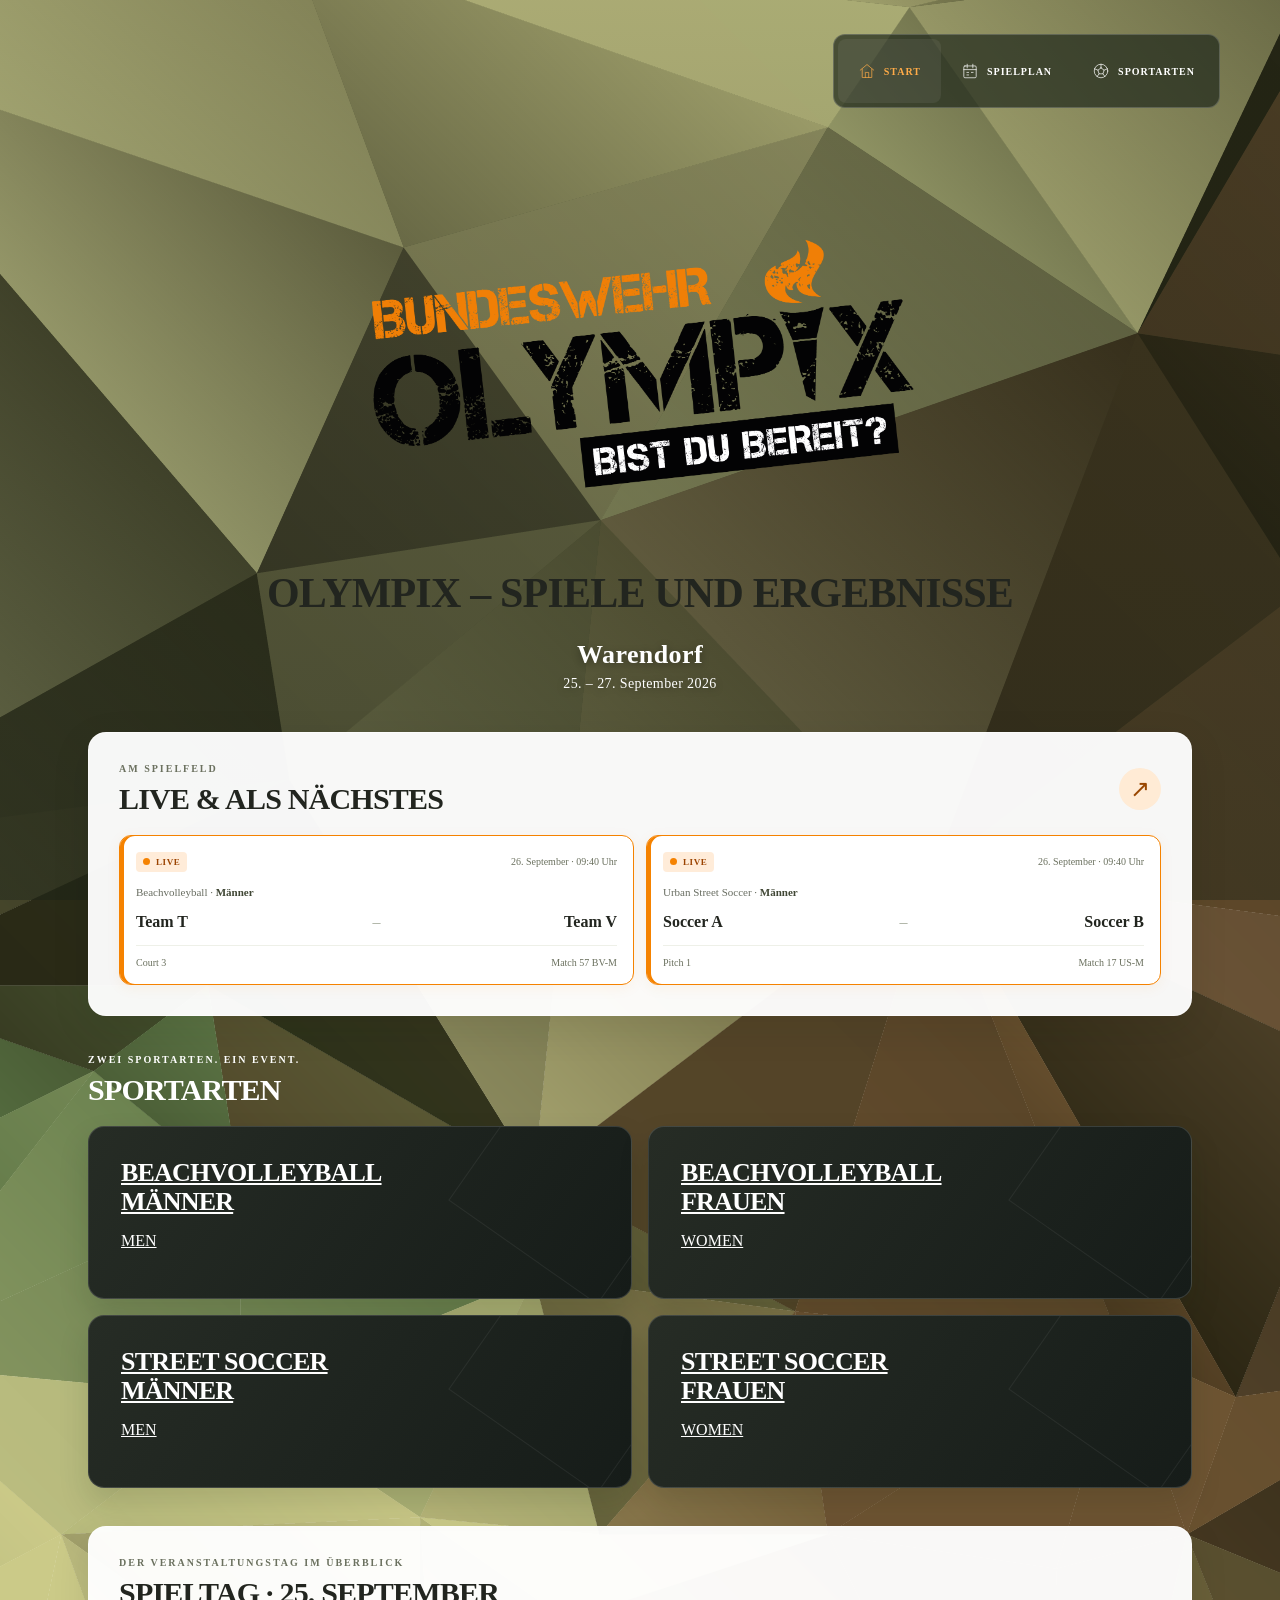
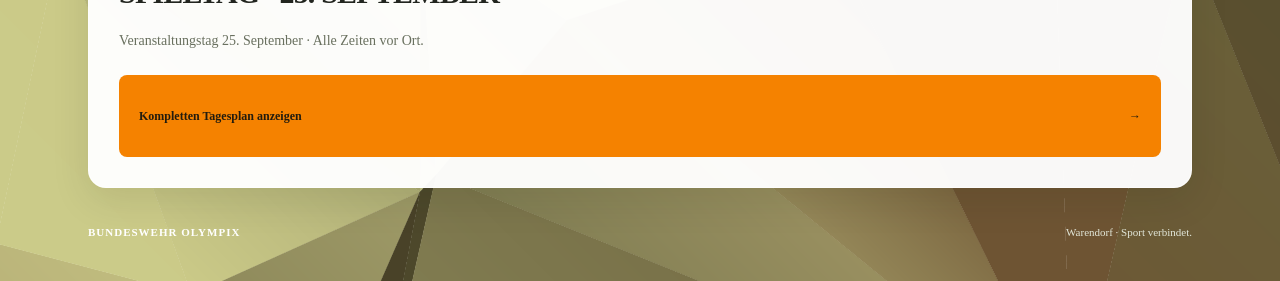
==== index.html @ 8dd614cc "Restore Olympix design on public home page" ====
<!doctype html>
<html lang="de"><head><meta charset="utf-8"><meta name="viewport" content="width=device-width,initial-scale=1"><title>Spiele & Ergebnisse · Olympix</title><link rel="stylesheet" href="public.css"></head>
<body><div class="public-site"><div class="public-backdrop"><img src="branding/polygon.png" alt=""></div><a class="skip-link" href="#public-main">Zum Inhalt</a>
<header class="public-header"><nav class="public-nav" aria-label="Hauptnavigation">
<a href="./index.html" aria-current="page"><svg viewBox="0 0 64 64" fill="none" stroke="currentColor" stroke-width="2.5" stroke-linecap="round" stroke-linejoin="round"><path d="M8 29 32 9l24 20M15 25v30h34V25M26 55V37h12v18"/></svg><span>Start</span></a>
<a href="./spielplan.html"><svg viewBox="0 0 64 64" fill="none" stroke="currentColor" stroke-width="2.5" stroke-linecap="round" stroke-linejoin="round"><rect x="10" y="14" width="44" height="42" rx="4"/><path d="M10 27h44M22 8v13M42 8v13M21 37h6m10 0h6M21 46h6"/></svg><span>Spielplan</span></a>
<a href="./sportarten.html"><svg viewBox="0 0 64 64" fill="none" stroke="currentColor" stroke-width="2.5" stroke-linecap="round" stroke-linejoin="round"><circle cx="32" cy="32" r="24"/><path d="m32 21 11 8-4 13H25l-4-13 11-8ZM32 21V8M43 29l12-5M39 42l7 10M25 42l-7 10M21 29 9 24"/></svg><span>Sportarten</span></a></nav></header>
<main id="public-main" class="public-main">
<section class="public-hero" aria-label="Olympix"><div class="hero-logo"><img src="branding/olympix-transparent.png" alt="Bundeswehr OLYMPIX – Bist du bereit?"></div><h1 class="sr-only">Olympix – Spiele und Ergebnisse</h1><p class="hero-location">Warendorf<span>25. – 27. September 2026</span></p></section>
<section class="public-panel"><div class="section-heading"><div><p class="eyebrow">Am Spielfeld</p><h2>Live & als Nächstes</h2></div><span class="section-mark" aria-hidden="true">↗</span></div><div class="match-grid"><article class="match-card is-live"><div class="match-top"><span class="status status-LIVE"><span class="live-dot"></span> LIVE</span><span>26. September · 09:40 Uhr</span></div><div class="match-meta"><span>Beachvolleyball · <strong>Männer</strong></span></div><div class="match-teams"><strong>Team T</strong><span class="versus">–</span><strong>Team V</strong></div><div class="match-bottom"><span>Court 3</span><span>Match 57 BV-M</span></div></article><article class="match-card is-live"><div class="match-top"><span class="status status-LIVE"><span class="live-dot"></span> LIVE</span><span>26. September · 09:40 Uhr</span></div><div class="match-meta"><span>Urban Street Soccer · <strong>Männer</strong></span></div><div class="match-teams"><strong>Soccer A</strong><span class="versus">–</span><strong>Soccer B</strong></div><div class="match-bottom"><span>Pitch 1</span><span>Match 17 US-M</span></div></article></div></section>
<section class="public-section" id="sportarten"><div class="section-heading light"><div><p class="eyebrow">Zwei Sportarten. Ein Event.</p><h2>Sportarten</h2></div></div><div class="sport-grid"><a class="sport-card" href="competitions/beachvolleyball-maenner.html"><h3>Beachvolleyball Männer</h3><p>MEN</p></a><a class="sport-card" href="competitions/beachvolleyball-frauen.html"><h3>Beachvolleyball Frauen</h3><p>WOMEN</p></a><a class="sport-card" href="competitions/street-soccer-maenner.html"><h3>Street Soccer Männer</h3><p>MEN</p></a><a class="sport-card" href="competitions/street-soccer-frauen.html"><h3>Street Soccer Frauen</h3><p>WOMEN</p></a></div></section>
<section class="public-panel"><div class="section-heading"><div><p class="eyebrow">Der Veranstaltungstag im Überblick</p><h2>Spieltag · 25. September</h2></div></div><p class="day-note">Veranstaltungstag 25. September · Alle Zeiten vor Ort.</p><a class="public-button" href="spielplan.html">Kompletten Tagesplan anzeigen <span aria-hidden="true">→</span></a></section>
</main><footer class="public-footer">BUNDESWEHR OLYMPIX <span>Warendorf · Sport verbindet.</span></footer></div></body></html>
---- public.css ----
.public-site{--orange:#f58200;position:relative;isolation:isolate;min-height:100vh;color:#22251f;padding-bottom:100px}.public-site .public-backdrop{position:fixed;inset:0;z-index:-2;background:#41482e}.public-site .public-backdrop img{object-fit:cover}.public-site .public-backdrop:after{content:"";position:absolute;inset:0;background:linear-gradient(180deg,#18211730,#18211765)}.public-site .public-header{max-width:1160px;margin:auto;padding:26px 28px;display:flex;align-items:center;justify-content:flex-end;gap:20px}.public-site .public-wordmark{margin-right:auto;font-size:10px;letter-spacing:2px;color:white;text-decoration:none;line-height:1.6}.public-site .public-wordmark strong{font-size:19px;letter-spacing:1px;margin-left:8px}.public-site .public-wordmark>span{display:block;font-size:10px;letter-spacing:1px;opacity:.75}.public-site .public-nav{position:fixed;bottom:0;left:0;right:0;z-index:20;display:flex;justify-content:center;background:#fafbf7f5;backdrop-filter:blur(16px);border-top:1px solid #d8dccf;padding:8px 10px calc(8px + env(safe-area-inset-bottom))}.public-site .public-nav a{display:flex;flex:1;max-width:180px;align-items:center;justify-content:center;flex-direction:column;gap:4px;min-height:52px;color:#454b3c;text-decoration:none;font-size:10px;font-weight:800;letter-spacing:1px;text-transform:uppercase;border-radius:8px}.public-site .public-nav svg{width:23px;height:23px}.public-site .public-nav a[aria-current]{color:#a74800;background:#ffedda}.public-site .public-main{max-width:1104px;padding:0 16px;margin:auto}.public-site .public-hero{text-align:center;padding:4px 0 28px}.public-site .hero-logo{width:min(600px,90vw);margin:auto}.public-site .hero-logo img{width:100%;height:auto;display:block}.public-site .hero-logo{background:none}.public-site .hero-location{color:white;font-weight:800;font-size:22px;margin:22px 0 0;letter-spacing:.4px;text-shadow:0 2px 8px #0005}.public-site .hero-location span{display:block;font-weight:400;font-size:14px;margin-top:6px;letter-spacing:.4px}.public-site .public-panel{background:#fffffff5;border:1px solid #fff9;border-radius:18px;padding:22px;margin-bottom:30px;box-shadow:0 12px 38px #17210e1a}.public-site .section-heading{display:flex;justify-content:space-between;align-items:center;margin-bottom:20px;gap:14px}.public-site .eyebrow{text-transform:uppercase;letter-spacing:2px;font-size:10px;font-weight:700;margin:0 0 8px;color:#6b715f}
.public-site h1,.public-site h2,.public-site h3{font-weight:900;line-height:1.1;letter-spacing:-.8px;text-transform:uppercase;margin:0;overflow-wrap:anywhere}
.public-site h1{font-size:clamp(26px,4vw,42px);margin-bottom:24px}
.public-site h2{font-size:clamp(22px,3vw,30px)}
.public-site h3{font-size:26px}.public-site .section-mark{color:#9a4700;background:#ffebd5;border-radius:50%;width:42px;height:42px;display:grid;place-items:center;font-size:24px;flex-shrink:0}.public-site .match-grid{display:grid;gap:12px;grid-template-columns:minmax(0,1fr)}.public-site .match-card{background:white;border:1px solid #e1e4dc;border-radius:12px;padding:16px;min-width:0}.public-site .match-card.is-live{border-color:var(--orange);box-shadow:inset 4px 0 var(--orange),0 3px 14px #f5820012}.public-site .match-top{display:flex;justify-content:space-between;gap:8px;flex-wrap:wrap;align-items:center;font-size:10px;color:#6b715f}.public-site .status{font-size:9px;letter-spacing:.6px;font-weight:800;background:#eef0e9;padding:5px 7px;border-radius:4px}.public-site .status-LIVE{background:#ffecd9;color:#9b4300;display:flex;align-items:center;gap:6px}.public-site .live-dot{width:7px;height:7px;border-radius:50%;background:var(--orange)}.public-site .match-meta{font-size:11px;color:#686d61;margin-top:12px}.public-site .match-teams{display:grid;grid-template-columns:minmax(0,1fr) 18px minmax(0,1fr);gap:8px;align-items:center;font-size:16px;line-height:1.3;margin:12px 0}.public-site .match-teams strong{overflow-wrap:anywhere}.public-site .match-teams strong:last-child{text-align:right}.public-site .versus{color:#a6ac9c;text-align:center}.public-site .score-line{display:flex;flex-wrap:wrap;gap:9px;font-size:12px;align-items:center;margin:10px 0}.public-site .score-line>span{color:#767d6c;font-size:10px}.public-site .score-line strong{background:#f1f3eb;border-radius:4px;padding:4px 6px;font-variant-numeric:tabular-nums}.public-site .match-bottom{display:flex;justify-content:space-between;gap:8px;flex-wrap:wrap;border-top:1px solid #eef0e8;padding-top:11px;font-size:10px;color:#6b715f}.public-site .public-section{margin:38px 0}.public-site .light,.public-site .light .eyebrow{color:white}.public-site .sport-grid{display:grid;grid-template-columns:minmax(0,1fr);gap:16px}.public-site .sport-card{background:linear-gradient(125deg,#262c25,#161c19);border:1px solid #ffffff25;border-radius:16px;padding:26px;color:white;box-shadow:0 15px 30px #18200d25;position:relative;overflow:hidden}.public-site .sport-card:after{content:"";position:absolute;right:-35px;top:-40px;width:180px;height:180px;border:1px solid #ffffff10;transform:rotate(35deg);pointer-events:none}.public-site .sport-art{display:flex;align-items:center;justify-content:space-between;margin-bottom:28px}.public-site .sport-art svg{width:76px;height:76px;color:var(--orange)}.public-site .sport-art span{font-size:9px;letter-spacing:2px;color:#a3ab9b}.public-site .sport-card h3{max-width:300px;min-height:57px}.public-site .sport-buttons{display:grid;grid-template-columns:1fr 1fr;gap:10px;margin-top:22px}.public-site .sport-buttons a,.public-site .unavailable{display:flex;justify-content:space-between;align-items:center;border:1px solid #ffffff45;min-height:50px;padding:12px 16px;border-radius:7px;text-transform:uppercase;font-size:11px;font-weight:800;letter-spacing:1px;text-decoration:none}.public-site .sport-buttons a:hover{background:var(--orange);color:#151911;border-color:var(--orange)}.public-site .sport-buttons a span{color:var(--orange);font-size:19px}.public-site .sport-buttons a:hover span{color:inherit}.public-site .unavailable{opacity:.5}.public-site .public-button{display:flex;justify-content:space-between;align-items:center;gap:15px;min-height:52px;margin-top:22px;background:#f58200;color:#221c0e;font-size:12px;font-weight:800;padding:15px 20px;border-radius:8px;text-decoration:none}.public-site .day-note,.public-site .empty-state{font-size:14px;line-height:1.7;color:#69705f;margin:12px 0 22px}.public-site .public-footer{max-width:1104px;margin:38px auto 0;padding:0 22px;color:#fff;font-size:11px;letter-spacing:1px;font-weight:700;display:flex;justify-content:space-between;gap:16px;flex-wrap:wrap}.public-site .public-footer span{font-weight:400;color:#e2e7d9;letter-spacing:0}.public-site .route-heading{margin-top:35px}.public-site .day-tabs{display:flex;gap:8px;flex-wrap:wrap;margin:20px 0}.public-site .day-tabs a{padding:14px;border:1px solid #d7ddce;border-radius:8px;font-size:13px;text-decoration:none}.public-site .day-tabs a[aria-current]{background:#262c25;color:white}.public-site .schedule-date{margin:24px 0!important}.public-site .skip-link{position:fixed;top:0;left:20px;transform:translateY(-150%);z-index:100;background:white;padding:15px}.public-site .skip-link:focus{transform:translateY(0)}
.public-site a:focus-visible{outline:3px solid #f58200;outline-offset:4px}
@media(min-width:700px){.public-site .public-main{padding:0 28px}.public-site .public-panel{padding:30px}.public-site .match-grid,.public-site .sport-grid{grid-template-columns:repeat(2,minmax(0,1fr))}.public-site .public-hero{padding:12px 0 40px}.public-site .hero-location{font-size:26px}.public-site .sport-card{padding:32px}.public-site .public-nav{position:static;background:#1d261bb0;border:1px solid #ffffff30;border-radius:12px;padding:4px;backdrop-filter:none}.public-site .public-nav a{padding:10px 20px;flex-direction:row;min-height:44px;color:white;gap:8px}.public-site .public-nav a[aria-current]{color:#ffab48;background:#ffffff10}.public-site .public-nav svg{width:18px;height:18px}.public-site{padding-bottom:35px}}

.public-site .match-meta{display:flex;align-items:center;gap:7px;line-height:1.5}
.public-site .match-meta svg{width:22px;height:22px;flex-shrink:0;color:#656e58}
.public-site .match-meta strong{color:#404735}
.public-site .schedule-panel{background:#ffffffe8;backdrop-filter:blur(8px)}
.public-site .schedule-filters{display:grid;gap:18px;margin:24px 0;padding:20px 0;border-top:1px solid #d7ddce;border-bottom:1px solid #d7ddce}
.public-site .filter-label{font-size:10px;letter-spacing:1.5px;text-transform:uppercase;font-weight:800;margin:0 0 8px;color:#58614e}
.public-site .filter-pills{display:flex;gap:7px;flex-wrap:wrap}
.public-site .filter-pills a{display:flex;align-items:center;justify-content:center;min-height:44px;padding:10px 13px;border:1px solid #cbd2c2;border-radius:24px;font-size:12px;font-weight:700;text-decoration:none;background:#fff9}
.public-site .filter-pills a[aria-current]{background:#263021;color:#fff;border-color:#263021}
.public-site .filter-pills a:hover{border-color:#ad5800}
.public-site .schedule-heading{display:flex;align-items:baseline;justify-content:space-between;gap:12px;flex-wrap:wrap;margin:24px 0 18px}
.public-site .schedule-heading>span{font-size:12px;color:#58614e}
.public-site .sport-buttons a:active,.public-site .public-button:active{transform:translateY(1px)}
@media(max-width:699px){.public-site .public-header{padding-top:18px;padding-bottom:10px;min-height:30px}.public-site .hero-location{margin-top:4px}.public-site{padding-bottom:calc(110px + env(safe-area-inset-bottom))}}

.public-site .competition-area{min-width:0}
.public-site .competition-back{display:inline-flex;align-items:center;min-height:44px;color:white;font-size:13px;margin:10px 0;text-decoration:none}
.public-site .competition-header{display:flex;align-items:center;gap:20px;background:#20271fed;color:white;border-radius:16px;padding:26px}
.public-site .competition-header>svg{width:64px;height:64px;flex-shrink:0;color:var(--orange)}
.public-site .competition-header h1{font-size:clamp(24px,4vw,38px);margin:0}
.public-site .competition-header .eyebrow{color:#c6cebd}
.public-site .competition-category{color:#ffac4d;font-weight:800;font-size:17px;margin:10px 0 0}
.public-site .competition-tabs{display:flex;max-width:100%;overflow-x:auto;gap:6px;margin:14px 0 24px;padding:4px 2px 8px}
.public-site .competition-tabs a{flex-shrink:0;min-height:46px;display:flex;align-items:center;padding:12px 17px;background:#f9fbf3ed;color:#293024;border-radius:8px;font-size:12px;font-weight:800;text-decoration:none;text-transform:uppercase}
.public-site .competition-tabs a[aria-current]{background:var(--orange);color:#1c210f}
.public-site .competition-stats{display:grid;grid-template-columns:repeat(3,minmax(0,1fr));gap:12px;margin:24px 0}
.public-site .competition-stats dt{font-size:11px;color:#606b54}
.public-site .competition-stats dd{font-weight:800;font-size:clamp(21px,4vw,30px);margin:8px 0}
.public-site .competition-shortcuts{display:flex;flex-wrap:wrap;gap:10px;margin:20px 0 32px}
.public-site .competition-shortcuts a{padding:13px 15px;border:1px solid #d4dacb;border-radius:8px;font-size:13px;min-height:44px}
.public-site .standings-intro p{font-size:13px;color:#5e6655;line-height:1.6;margin:14px 0 0}
.public-site .group-tables{display:grid;grid-template-columns:minmax(0,1fr);gap:20px}
.public-site .group-card{min-width:0;margin:0;padding:20px}
.public-site .group-heading{display:flex;align-items:center;justify-content:space-between;gap:10px;flex-wrap:wrap}
.public-site .group-heading h3{font-size:22px}
.public-site .group-heading>span{font-size:11px;background:#edf0e6;border-radius:5px;padding:6px 8px}
.public-site .group-progress{font-size:12px;color:#69745d;margin:10px 0 18px}
.public-site .public-standings{width:100%;border-collapse:collapse;font-size:13px;text-align:left}
.public-site .public-standings thead{font-size:10px;text-transform:uppercase;color:#637058}
.public-site .public-standings th,.public-site .public-standings td{padding:12px 6px;border-bottom:1px solid #e1e6da}
.public-site .public-standings td{white-space:nowrap;font-variant-numeric:tabular-nums}
.public-site .standing-team{overflow-wrap:anywhere;min-width:0}
.public-site .standing-team small{display:block;font-size:10px;color:#75623a;font-weight:400;margin-top:5px}
.public-site .standing-rank{font-weight:800;color:#56624a}
.public-site .group-leader{background:#f2f5eb}
@media(min-width:1000px){.public-site .group-tables{grid-template-columns:repeat(2,minmax(0,1fr))}}
@media(max-width:699px){
 .public-site .hero-logo{width:min(480px,74vw)}
 .public-site .public-hero{padding:0 0 18px}
 .public-site .hero-location{margin-top:0;font-size:21px}
 .public-site .hero-location span{margin-top:3px}
 .public-site .section-heading h2{font-size:21px;line-height:1.15;text-wrap:balance}
 .public-site .section-heading{gap:12px}
 .public-site .section-mark{width:34px;height:34px;font-size:22px}
 .public-site .competition-header{padding:20px;gap:14px}
 .public-site .competition-header>svg{width:42px;height:42px}
 .public-site .competition-header h1{font-size:23px}
 .public-site .public-standings,.public-site .public-standings tbody{display:block}
 .public-site .public-standings thead{position:absolute;width:1px;height:1px;padding:0;overflow:hidden;clip-path:inset(50%);white-space:nowrap}
 .public-site .public-standings tr{display:grid;grid-template-columns:repeat(4,minmax(0,1fr));gap:0 6px;padding:12px 8px;border-bottom:1px solid #dce2d3}
 .public-site .public-standings td,.public-site .public-standings th{padding:5px 0;border:0;font-size:14px}
 .public-site .public-standings .standing-rank{grid-column:1;font-size:17px}
 .public-site .public-standings .standing-team{grid-column:2/-1;font-size:15px}
 .public-site .public-standings td[data-label]:before{content:attr(data-label);display:block;font-size:10px;color:#68735c;margin:6px 0 4px}
}
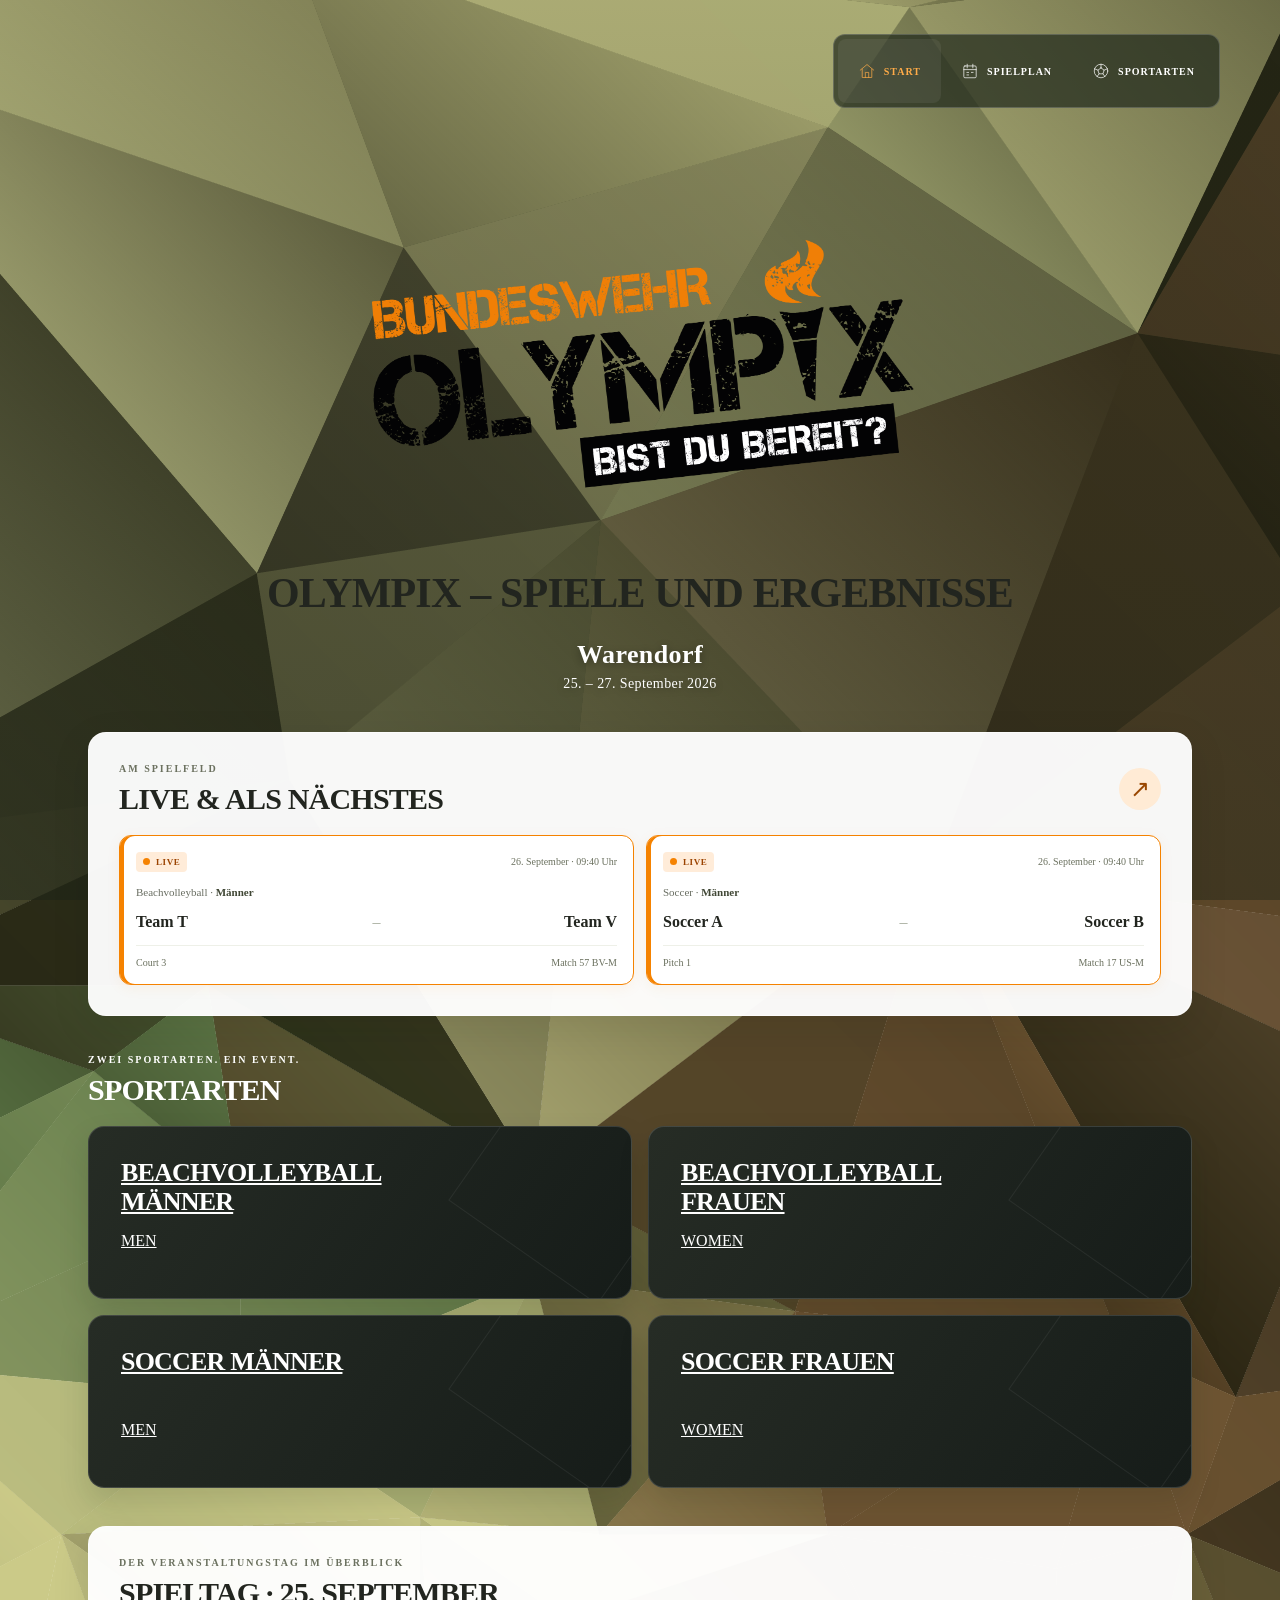
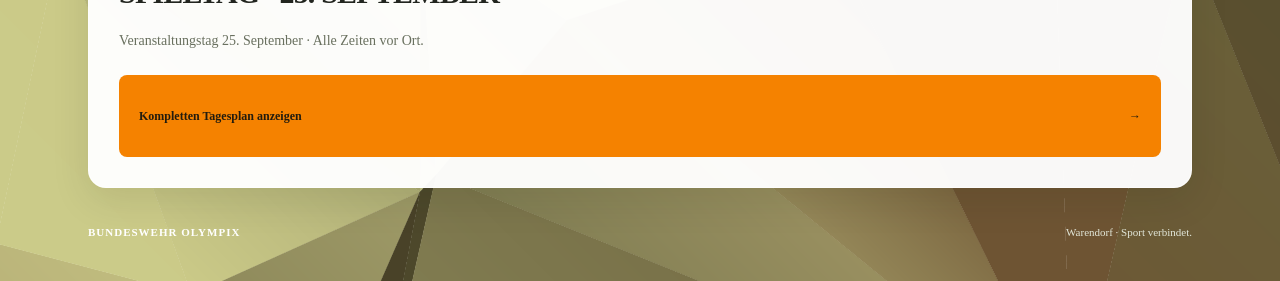
==== commit 28ad7d8f: "Rename Street Soccer wording to Soccer on home page" ====
--- a/index.html
+++ b/index.html
@@ -7,7 +7,7 @@
 <a href="./sportarten.html"><svg viewBox="0 0 64 64" fill="none" stroke="currentColor" stroke-width="2.5" stroke-linecap="round" stroke-linejoin="round"><circle cx="32" cy="32" r="24"/><path d="m32 21 11 8-4 13H25l-4-13 11-8ZM32 21V8M43 29l12-5M39 42l7 10M25 42l-7 10M21 29 9 24"/></svg><span>Sportarten</span></a></nav></header>
 <main id="public-main" class="public-main">
 <section class="public-hero" aria-label="Olympix"><div class="hero-logo"><img src="branding/olympix-transparent.png" alt="Bundeswehr OLYMPIX – Bist du bereit?"></div><h1 class="sr-only">Olympix – Spiele und Ergebnisse</h1><p class="hero-location">Warendorf<span>25. – 27. September 2026</span></p></section>
-<section class="public-panel"><div class="section-heading"><div><p class="eyebrow">Am Spielfeld</p><h2>Live & als Nächstes</h2></div><span class="section-mark" aria-hidden="true">↗</span></div><div class="match-grid"><article class="match-card is-live"><div class="match-top"><span class="status status-LIVE"><span class="live-dot"></span> LIVE</span><span>26. September · 09:40 Uhr</span></div><div class="match-meta"><span>Beachvolleyball · <strong>Männer</strong></span></div><div class="match-teams"><strong>Team T</strong><span class="versus">–</span><strong>Team V</strong></div><div class="match-bottom"><span>Court 3</span><span>Match 57 BV-M</span></div></article><article class="match-card is-live"><div class="match-top"><span class="status status-LIVE"><span class="live-dot"></span> LIVE</span><span>26. September · 09:40 Uhr</span></div><div class="match-meta"><span>Urban Street Soccer · <strong>Männer</strong></span></div><div class="match-teams"><strong>Soccer A</strong><span class="versus">–</span><strong>Soccer B</strong></div><div class="match-bottom"><span>Pitch 1</span><span>Match 17 US-M</span></div></article></div></section>
-<section class="public-section" id="sportarten"><div class="section-heading light"><div><p class="eyebrow">Zwei Sportarten. Ein Event.</p><h2>Sportarten</h2></div></div><div class="sport-grid"><a class="sport-card" href="competitions/beachvolleyball-maenner.html"><h3>Beachvolleyball Männer</h3><p>MEN</p></a><a class="sport-card" href="competitions/beachvolleyball-frauen.html"><h3>Beachvolleyball Frauen</h3><p>WOMEN</p></a><a class="sport-card" href="competitions/street-soccer-maenner.html"><h3>Street Soccer Männer</h3><p>MEN</p></a><a class="sport-card" href="competitions/street-soccer-frauen.html"><h3>Street Soccer Frauen</h3><p>WOMEN</p></a></div></section>
+<section class="public-panel"><div class="section-heading"><div><p class="eyebrow">Am Spielfeld</p><h2>Live & als Nächstes</h2></div><span class="section-mark" aria-hidden="true">↗</span></div><div class="match-grid"><article class="match-card is-live"><div class="match-top"><span class="status status-LIVE"><span class="live-dot"></span> LIVE</span><span>26. September · 09:40 Uhr</span></div><div class="match-meta"><span>Beachvolleyball · <strong>Männer</strong></span></div><div class="match-teams"><strong>Team T</strong><span class="versus">–</span><strong>Team V</strong></div><div class="match-bottom"><span>Court 3</span><span>Match 57 BV-M</span></div></article><article class="match-card is-live"><div class="match-top"><span class="status status-LIVE"><span class="live-dot"></span> LIVE</span><span>26. September · 09:40 Uhr</span></div><div class="match-meta"><span>Soccer · <strong>Männer</strong></span></div><div class="match-teams"><strong>Soccer A</strong><span class="versus">–</span><strong>Soccer B</strong></div><div class="match-bottom"><span>Pitch 1</span><span>Match 17 US-M</span></div></article></div></section>
+<section class="public-section" id="sportarten"><div class="section-heading light"><div><p class="eyebrow">Zwei Sportarten. Ein Event.</p><h2>Sportarten</h2></div></div><div class="sport-grid"><a class="sport-card" href="competitions/beachvolleyball-maenner.html"><h3>Beachvolleyball Männer</h3><p>MEN</p></a><a class="sport-card" href="competitions/beachvolleyball-frauen.html"><h3>Beachvolleyball Frauen</h3><p>WOMEN</p></a><a class="sport-card" href="competitions/street-soccer-maenner.html"><h3>Soccer Männer</h3><p>MEN</p></a><a class="sport-card" href="competitions/street-soccer-frauen.html"><h3>Soccer Frauen</h3><p>WOMEN</p></a></div></section>
 <section class="public-panel"><div class="section-heading"><div><p class="eyebrow">Der Veranstaltungstag im Überblick</p><h2>Spieltag · 25. September</h2></div></div><p class="day-note">Veranstaltungstag 25. September · Alle Zeiten vor Ort.</p><a class="public-button" href="spielplan.html">Kompletten Tagesplan anzeigen <span aria-hidden="true">→</span></a></section>
 </main><footer class="public-footer">BUNDESWEHR OLYMPIX <span>Warendorf · Sport verbindet.</span></footer></div></body></html>
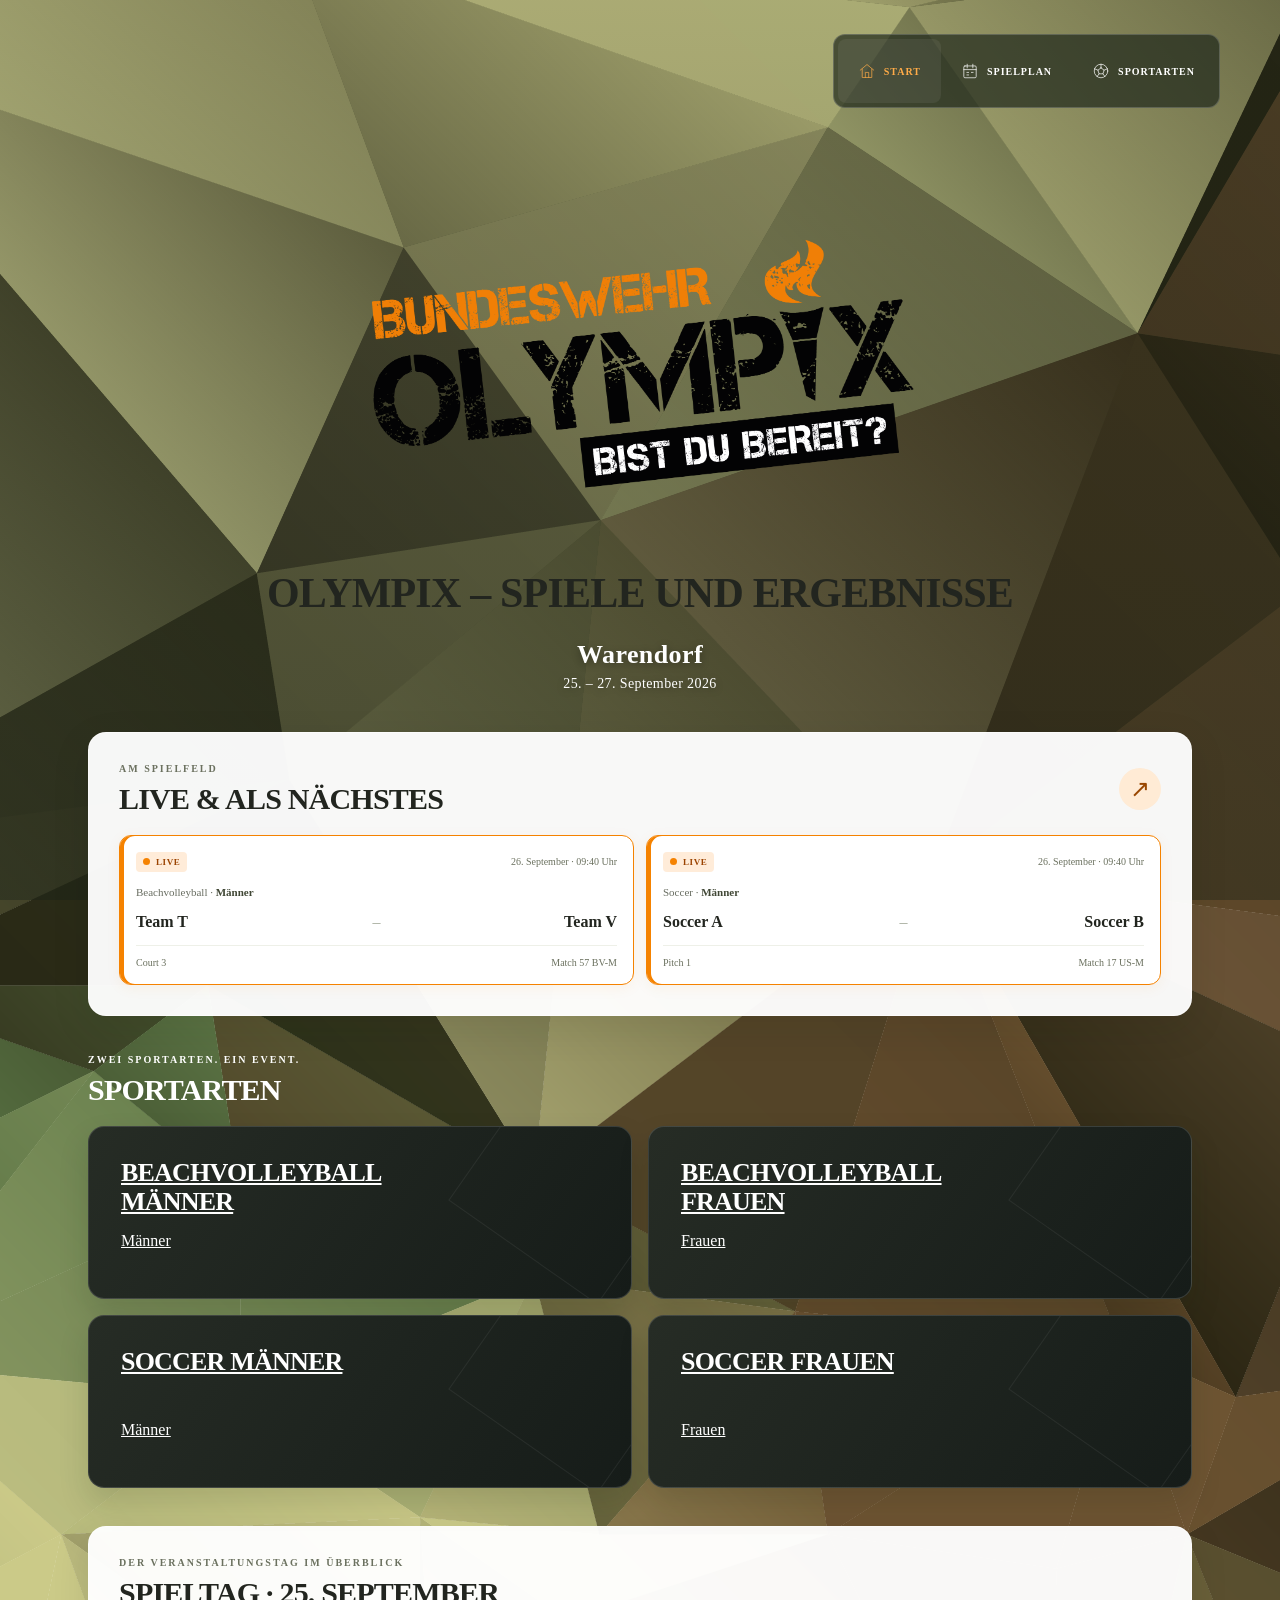
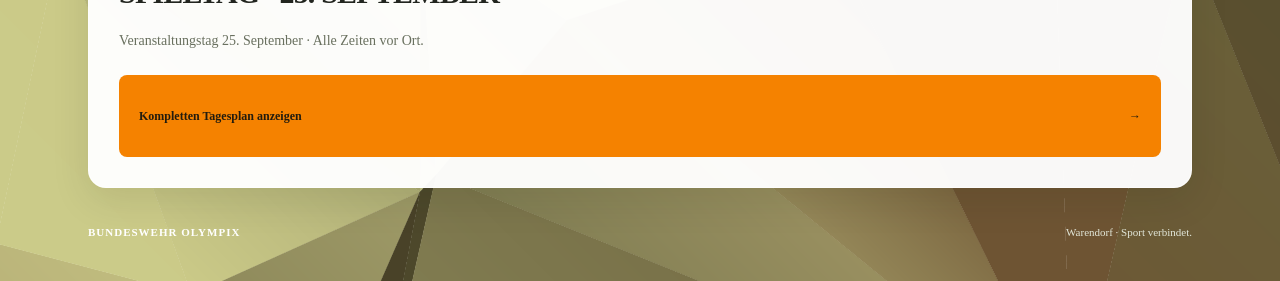
==== commit 63322819: "Translate public competition categories to German" ====
--- a/index.html
+++ b/index.html
@@ -8,6 +8,6 @@
 <main id="public-main" class="public-main">
 <section class="public-hero" aria-label="Olympix"><div class="hero-logo"><img src="branding/olympix-transparent.png" alt="Bundeswehr OLYMPIX – Bist du bereit?"></div><h1 class="sr-only">Olympix – Spiele und Ergebnisse</h1><p class="hero-location">Warendorf<span>25. – 27. September 2026</span></p></section>
 <section class="public-panel"><div class="section-heading"><div><p class="eyebrow">Am Spielfeld</p><h2>Live & als Nächstes</h2></div><span class="section-mark" aria-hidden="true">↗</span></div><div class="match-grid"><article class="match-card is-live"><div class="match-top"><span class="status status-LIVE"><span class="live-dot"></span> LIVE</span><span>26. September · 09:40 Uhr</span></div><div class="match-meta"><span>Beachvolleyball · <strong>Männer</strong></span></div><div class="match-teams"><strong>Team T</strong><span class="versus">–</span><strong>Team V</strong></div><div class="match-bottom"><span>Court 3</span><span>Match 57 BV-M</span></div></article><article class="match-card is-live"><div class="match-top"><span class="status status-LIVE"><span class="live-dot"></span> LIVE</span><span>26. September · 09:40 Uhr</span></div><div class="match-meta"><span>Soccer · <strong>Männer</strong></span></div><div class="match-teams"><strong>Soccer A</strong><span class="versus">–</span><strong>Soccer B</strong></div><div class="match-bottom"><span>Pitch 1</span><span>Match 17 US-M</span></div></article></div></section>
-<section class="public-section" id="sportarten"><div class="section-heading light"><div><p class="eyebrow">Zwei Sportarten. Ein Event.</p><h2>Sportarten</h2></div></div><div class="sport-grid"><a class="sport-card" href="competitions/beachvolleyball-maenner.html"><h3>Beachvolleyball Männer</h3><p>MEN</p></a><a class="sport-card" href="competitions/beachvolleyball-frauen.html"><h3>Beachvolleyball Frauen</h3><p>WOMEN</p></a><a class="sport-card" href="competitions/street-soccer-maenner.html"><h3>Soccer Männer</h3><p>MEN</p></a><a class="sport-card" href="competitions/street-soccer-frauen.html"><h3>Soccer Frauen</h3><p>WOMEN</p></a></div></section>
+<section class="public-section" id="sportarten"><div class="section-heading light"><div><p class="eyebrow">Zwei Sportarten. Ein Event.</p><h2>Sportarten</h2></div></div><div class="sport-grid"><a class="sport-card" href="competitions/beachvolleyball-maenner.html"><h3>Beachvolleyball Männer</h3><p>Männer</p></a><a class="sport-card" href="competitions/beachvolleyball-frauen.html"><h3>Beachvolleyball Frauen</h3><p>Frauen</p></a><a class="sport-card" href="competitions/street-soccer-maenner.html"><h3>Soccer Männer</h3><p>Männer</p></a><a class="sport-card" href="competitions/street-soccer-frauen.html"><h3>Soccer Frauen</h3><p>Frauen</p></a></div></section>
 <section class="public-panel"><div class="section-heading"><div><p class="eyebrow">Der Veranstaltungstag im Überblick</p><h2>Spieltag · 25. September</h2></div></div><p class="day-note">Veranstaltungstag 25. September · Alle Zeiten vor Ort.</p><a class="public-button" href="spielplan.html">Kompletten Tagesplan anzeigen <span aria-hidden="true">→</span></a></section>
 </main><footer class="public-footer">BUNDESWEHR OLYMPIX <span>Warendorf · Sport verbindet.</span></footer></div></body></html>
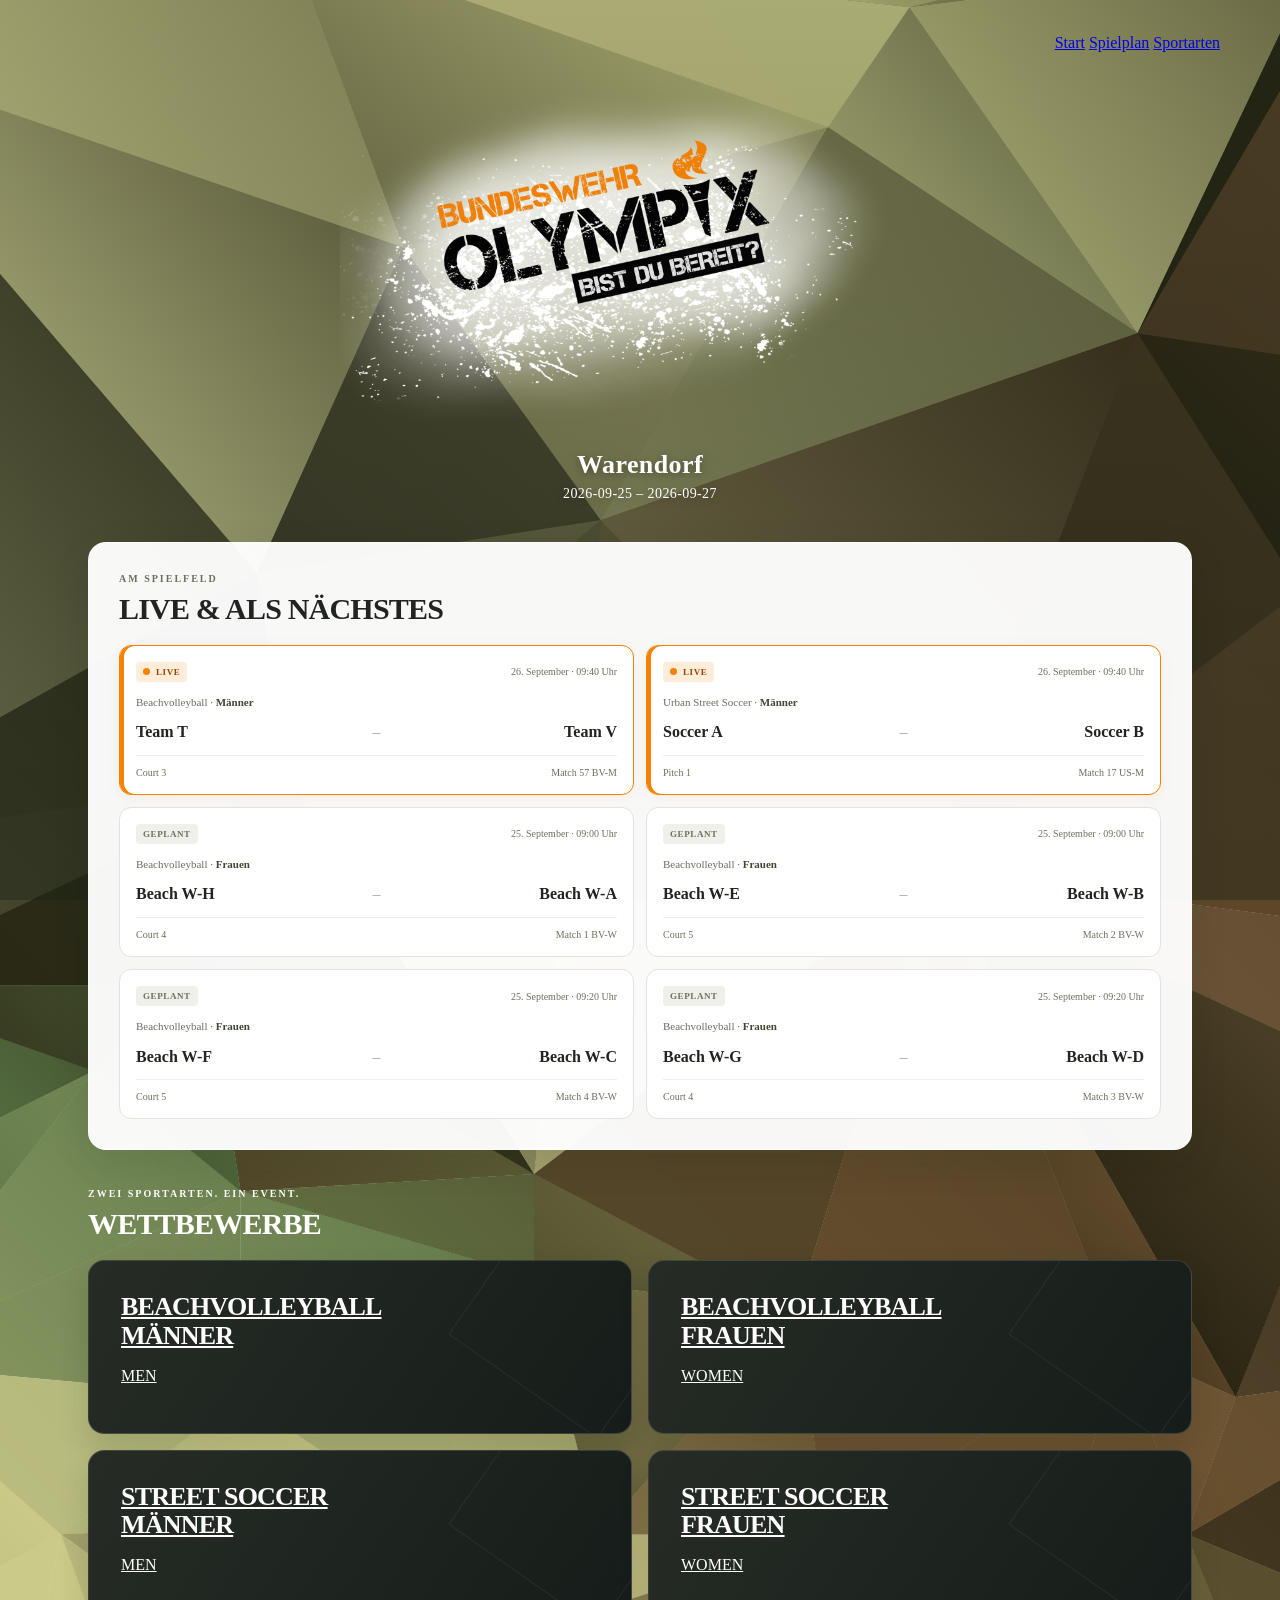
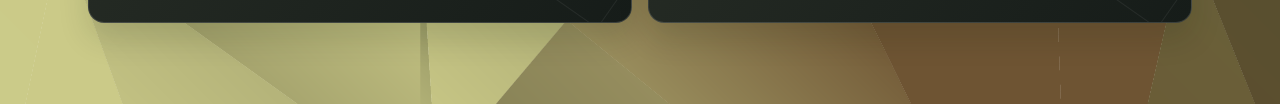
==== commit 8b4c7049: "Add public standings and update branding" ====
--- a/index.html
+++ b/index.html
@@ -1,13 +1,246 @@
 <!doctype html>
-<html lang="de"><head><meta charset="utf-8"><meta name="viewport" content="width=device-width,initial-scale=1"><title>Spiele & Ergebnisse · Olympix</title><link rel="stylesheet" href="public.css"></head>
-<body><div class="public-site"><div class="public-backdrop"><img src="branding/polygon.png" alt=""></div><a class="skip-link" href="#public-main">Zum Inhalt</a>
-<header class="public-header"><nav class="public-nav" aria-label="Hauptnavigation">
-<a href="./index.html" aria-current="page"><svg viewBox="0 0 64 64" fill="none" stroke="currentColor" stroke-width="2.5" stroke-linecap="round" stroke-linejoin="round"><path d="M8 29 32 9l24 20M15 25v30h34V25M26 55V37h12v18"/></svg><span>Start</span></a>
-<a href="./spielplan.html"><svg viewBox="0 0 64 64" fill="none" stroke="currentColor" stroke-width="2.5" stroke-linecap="round" stroke-linejoin="round"><rect x="10" y="14" width="44" height="42" rx="4"/><path d="M10 27h44M22 8v13M42 8v13M21 37h6m10 0h6M21 46h6"/></svg><span>Spielplan</span></a>
-<a href="./sportarten.html"><svg viewBox="0 0 64 64" fill="none" stroke="currentColor" stroke-width="2.5" stroke-linecap="round" stroke-linejoin="round"><circle cx="32" cy="32" r="24"/><path d="m32 21 11 8-4 13H25l-4-13 11-8ZM32 21V8M43 29l12-5M39 42l7 10M25 42l-7 10M21 29 9 24"/></svg><span>Sportarten</span></a></nav></header>
-<main id="public-main" class="public-main">
-<section class="public-hero" aria-label="Olympix"><div class="hero-logo"><img src="branding/olympix-transparent.png" alt="Bundeswehr OLYMPIX – Bist du bereit?"></div><h1 class="sr-only">Olympix – Spiele und Ergebnisse</h1><p class="hero-location">Warendorf<span>25. – 27. September 2026</span></p></section>
-<section class="public-panel"><div class="section-heading"><div><p class="eyebrow">Am Spielfeld</p><h2>Live & als Nächstes</h2></div><span class="section-mark" aria-hidden="true">↗</span></div><div class="match-grid"><article class="match-card is-live"><div class="match-top"><span class="status status-LIVE"><span class="live-dot"></span> LIVE</span><span>26. September · 09:40 Uhr</span></div><div class="match-meta"><span>Beachvolleyball · <strong>Männer</strong></span></div><div class="match-teams"><strong>Team T</strong><span class="versus">–</span><strong>Team V</strong></div><div class="match-bottom"><span>Court 3</span><span>Match 57 BV-M</span></div></article><article class="match-card is-live"><div class="match-top"><span class="status status-LIVE"><span class="live-dot"></span> LIVE</span><span>26. September · 09:40 Uhr</span></div><div class="match-meta"><span>Soccer · <strong>Männer</strong></span></div><div class="match-teams"><strong>Soccer A</strong><span class="versus">–</span><strong>Soccer B</strong></div><div class="match-bottom"><span>Pitch 1</span><span>Match 17 US-M</span></div></article></div></section>
-<section class="public-section" id="sportarten"><div class="section-heading light"><div><p class="eyebrow">Zwei Sportarten. Ein Event.</p><h2>Sportarten</h2></div></div><div class="sport-grid"><a class="sport-card" href="competitions/beachvolleyball-maenner.html"><h3>Beachvolleyball Männer</h3><p>Männer</p></a><a class="sport-card" href="competitions/beachvolleyball-frauen.html"><h3>Beachvolleyball Frauen</h3><p>Frauen</p></a><a class="sport-card" href="competitions/street-soccer-maenner.html"><h3>Soccer Männer</h3><p>Männer</p></a><a class="sport-card" href="competitions/street-soccer-frauen.html"><h3>Soccer Frauen</h3><p>Frauen</p></a></div></section>
-<section class="public-panel"><div class="section-heading"><div><p class="eyebrow">Der Veranstaltungstag im Überblick</p><h2>Spieltag · 25. September</h2></div></div><p class="day-note">Veranstaltungstag 25. September · Alle Zeiten vor Ort.</p><a class="public-button" href="spielplan.html">Kompletten Tagesplan anzeigen <span aria-hidden="true">→</span></a></section>
-</main><footer class="public-footer">BUNDESWEHR OLYMPIX <span>Warendorf · Sport verbindet.</span></footer></div></body></html>+<html lang="de">
+<head>
+<meta charset="utf-8">
+<meta name="viewport" content="width=device-width,initial-scale=1">
+<title>Spiele &amp; Ergebnisse · Olympix</title>
+<link rel="stylesheet" href="public.css">
+</head>
+<body>
+<div class="public-site">
+  <div class="public-backdrop">
+    <img src="branding/polygon.png" alt="">
+  </div>
+
+  <header class="public-header">
+    
+<nav class="public-navigation">
+  <a href="./index.html">Start</a>
+  <a href="./spielplan.html">Spielplan</a>
+  <a href="./sportarten.html">Sportarten</a>
+</nav>
+  </header>
+
+  <main id="public-main" class="public-main">
+    
+<section class="public-hero">
+  <div class="hero-logo">
+    <img src="branding/olympix-transparent.png"
+         alt="Bundeswehr OLYMPIX – Bist du bereit?">
+  </div>
+  <p class="hero-location">
+    Warendorf
+    <span>2026-09-25 – 2026-09-27</span>
+  </p>
+</section>
+
+<section class="public-panel">
+  <div class="section-heading">
+    <div>
+      <p class="eyebrow">Am Spielfeld</p>
+      <h2>Live & als Nächstes</h2>
+    </div>
+  </div>
+
+  <div class="match-grid">
+    
+    <article class="match-card is-live">
+      <div class="match-top">
+        <span class="status status-LIVE">
+          <span class="live-dot"></span>
+          LIVE
+        </span>
+        <span>26. September · 09:40 Uhr</span>
+      </div>
+
+      <div class="match-meta">
+        <span>Beachvolleyball · <strong>Männer</strong></span>
+      </div>
+
+      <div class="match-teams">
+        <strong>Team T</strong>
+        <span class="versus">–</span>
+        <strong>Team V</strong>
+      </div>
+
+      
+      
+
+      <div class="match-bottom">
+        <span>Court 3</span>
+        <span>Match 57 BV-M</span>
+      </div>
+    </article>
+    <article class="match-card is-live">
+      <div class="match-top">
+        <span class="status status-LIVE">
+          <span class="live-dot"></span>
+          LIVE
+        </span>
+        <span>26. September · 09:40 Uhr</span>
+      </div>
+
+      <div class="match-meta">
+        <span>Urban Street Soccer · <strong>Männer</strong></span>
+      </div>
+
+      <div class="match-teams">
+        <strong>Soccer A</strong>
+        <span class="versus">–</span>
+        <strong>Soccer B</strong>
+      </div>
+
+      
+      
+
+      <div class="match-bottom">
+        <span>Pitch 1</span>
+        <span>Match 17 US-M</span>
+      </div>
+    </article>
+    <article class="match-card">
+      <div class="match-top">
+        <span class="status status-SCHEDULED">
+          
+          GEPLANT
+        </span>
+        <span>25. September · 09:00 Uhr</span>
+      </div>
+
+      <div class="match-meta">
+        <span>Beachvolleyball · <strong>Frauen</strong></span>
+      </div>
+
+      <div class="match-teams">
+        <strong>Beach W-H</strong>
+        <span class="versus">–</span>
+        <strong>Beach W-A</strong>
+      </div>
+
+      
+      
+
+      <div class="match-bottom">
+        <span>Court 4</span>
+        <span>Match 1 BV-W</span>
+      </div>
+    </article>
+    <article class="match-card">
+      <div class="match-top">
+        <span class="status status-SCHEDULED">
+          
+          GEPLANT
+        </span>
+        <span>25. September · 09:00 Uhr</span>
+      </div>
+
+      <div class="match-meta">
+        <span>Beachvolleyball · <strong>Frauen</strong></span>
+      </div>
+
+      <div class="match-teams">
+        <strong>Beach W-E</strong>
+        <span class="versus">–</span>
+        <strong>Beach W-B</strong>
+      </div>
+
+      
+      
+
+      <div class="match-bottom">
+        <span>Court 5</span>
+        <span>Match 2 BV-W</span>
+      </div>
+    </article>
+    <article class="match-card">
+      <div class="match-top">
+        <span class="status status-SCHEDULED">
+          
+          GEPLANT
+        </span>
+        <span>25. September · 09:20 Uhr</span>
+      </div>
+
+      <div class="match-meta">
+        <span>Beachvolleyball · <strong>Frauen</strong></span>
+      </div>
+
+      <div class="match-teams">
+        <strong>Beach W-F</strong>
+        <span class="versus">–</span>
+        <strong>Beach W-C</strong>
+      </div>
+
+      
+      
+
+      <div class="match-bottom">
+        <span>Court 5</span>
+        <span>Match 4 BV-W</span>
+      </div>
+    </article>
+    <article class="match-card">
+      <div class="match-top">
+        <span class="status status-SCHEDULED">
+          
+          GEPLANT
+        </span>
+        <span>25. September · 09:20 Uhr</span>
+      </div>
+
+      <div class="match-meta">
+        <span>Beachvolleyball · <strong>Frauen</strong></span>
+      </div>
+
+      <div class="match-teams">
+        <strong>Beach W-G</strong>
+        <span class="versus">–</span>
+        <strong>Beach W-D</strong>
+      </div>
+
+      
+      
+
+      <div class="match-bottom">
+        <span>Court 4</span>
+        <span>Match 3 BV-W</span>
+      </div>
+    </article>
+  </div>
+</section>
+
+<section class="public-section">
+  <div class="section-heading light">
+    <div>
+      <p class="eyebrow">Zwei Sportarten. Ein Event.</p>
+      <h2>Wettbewerbe</h2>
+    </div>
+  </div>
+
+  <div class="sport-grid">
+    
+    <a class="sport-card" href="competitions/beachvolleyball-maenner.html">
+      <h3>Beachvolleyball Männer</h3>
+      <p>MEN</p>
+    </a>
+    <a class="sport-card" href="competitions/beachvolleyball-frauen.html">
+      <h3>Beachvolleyball Frauen</h3>
+      <p>WOMEN</p>
+    </a>
+    <a class="sport-card" href="competitions/street-soccer-maenner.html">
+      <h3>Street Soccer Männer</h3>
+      <p>MEN</p>
+    </a>
+    <a class="sport-card" href="competitions/street-soccer-frauen.html">
+      <h3>Street Soccer Frauen</h3>
+      <p>WOMEN</p>
+    </a>
+  </div>
+</section>
+
+  </main>
+
+
+</div>
+</body>
+</html>
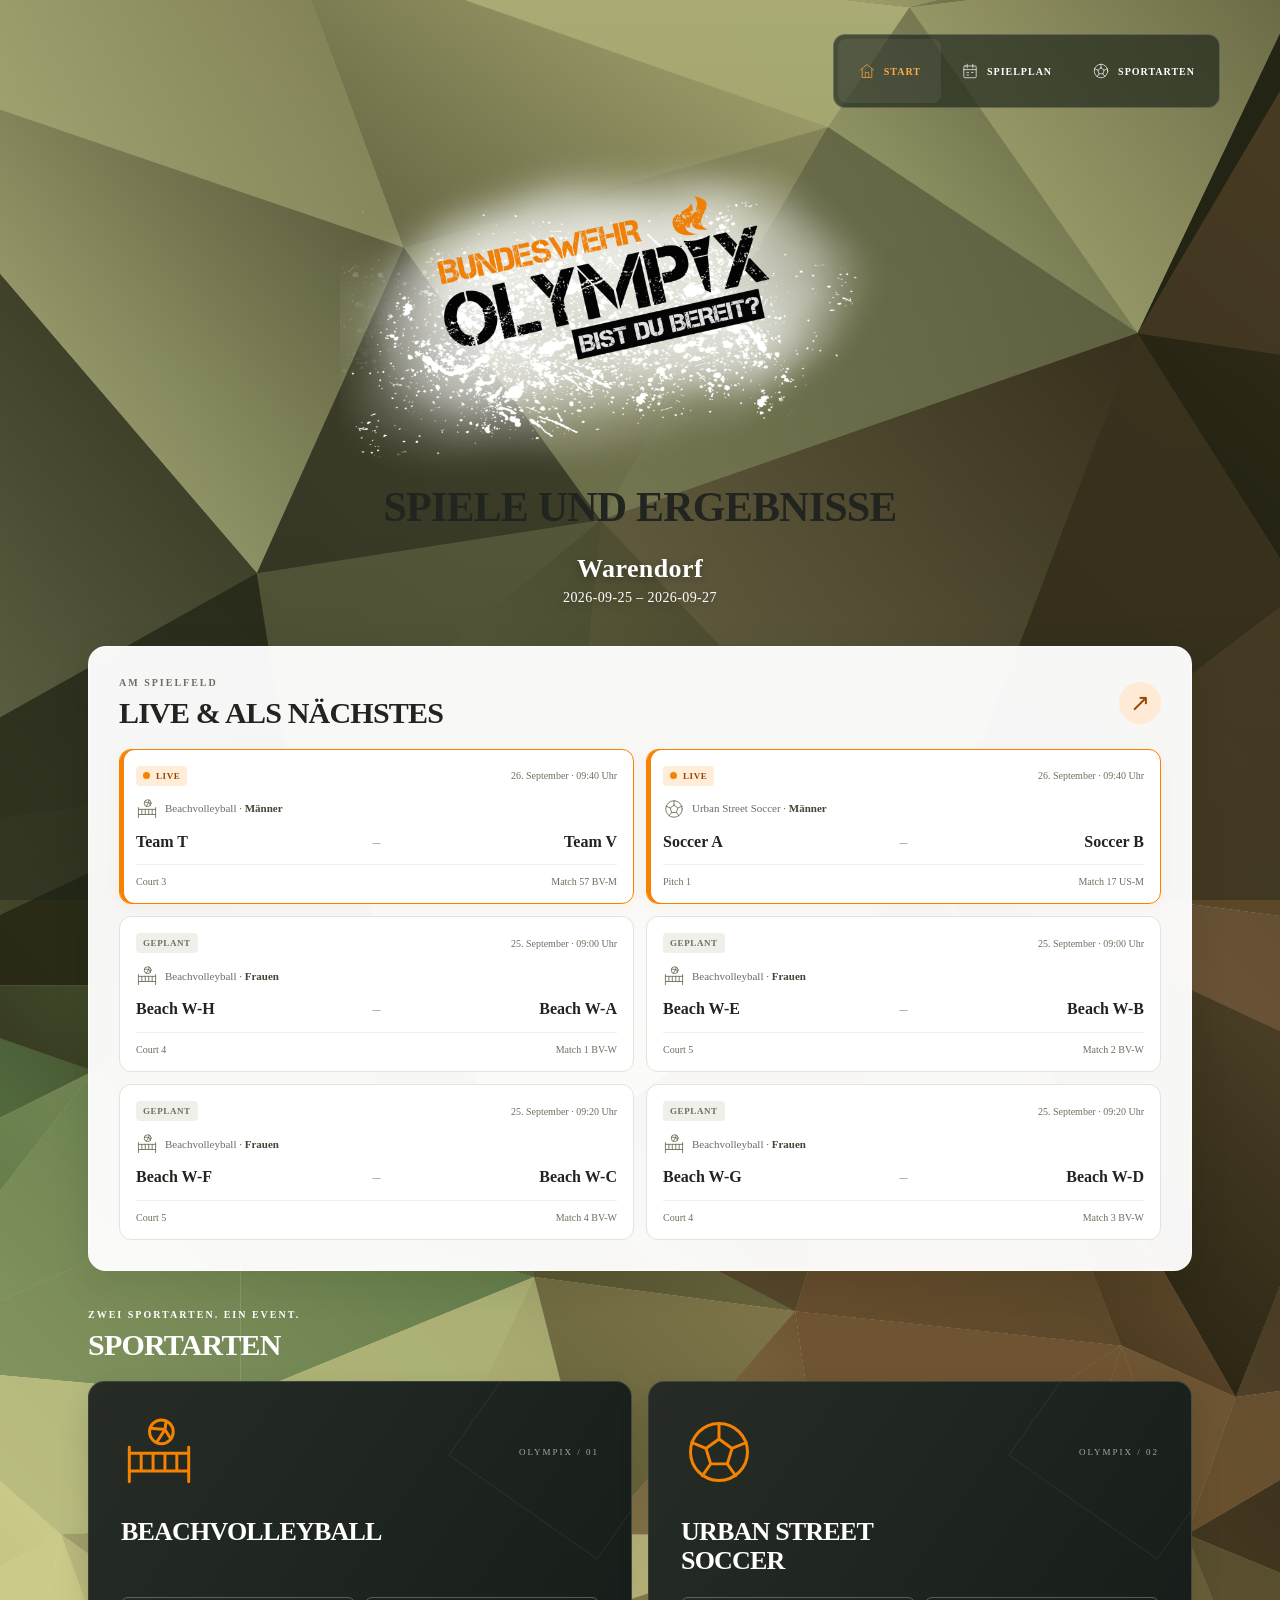
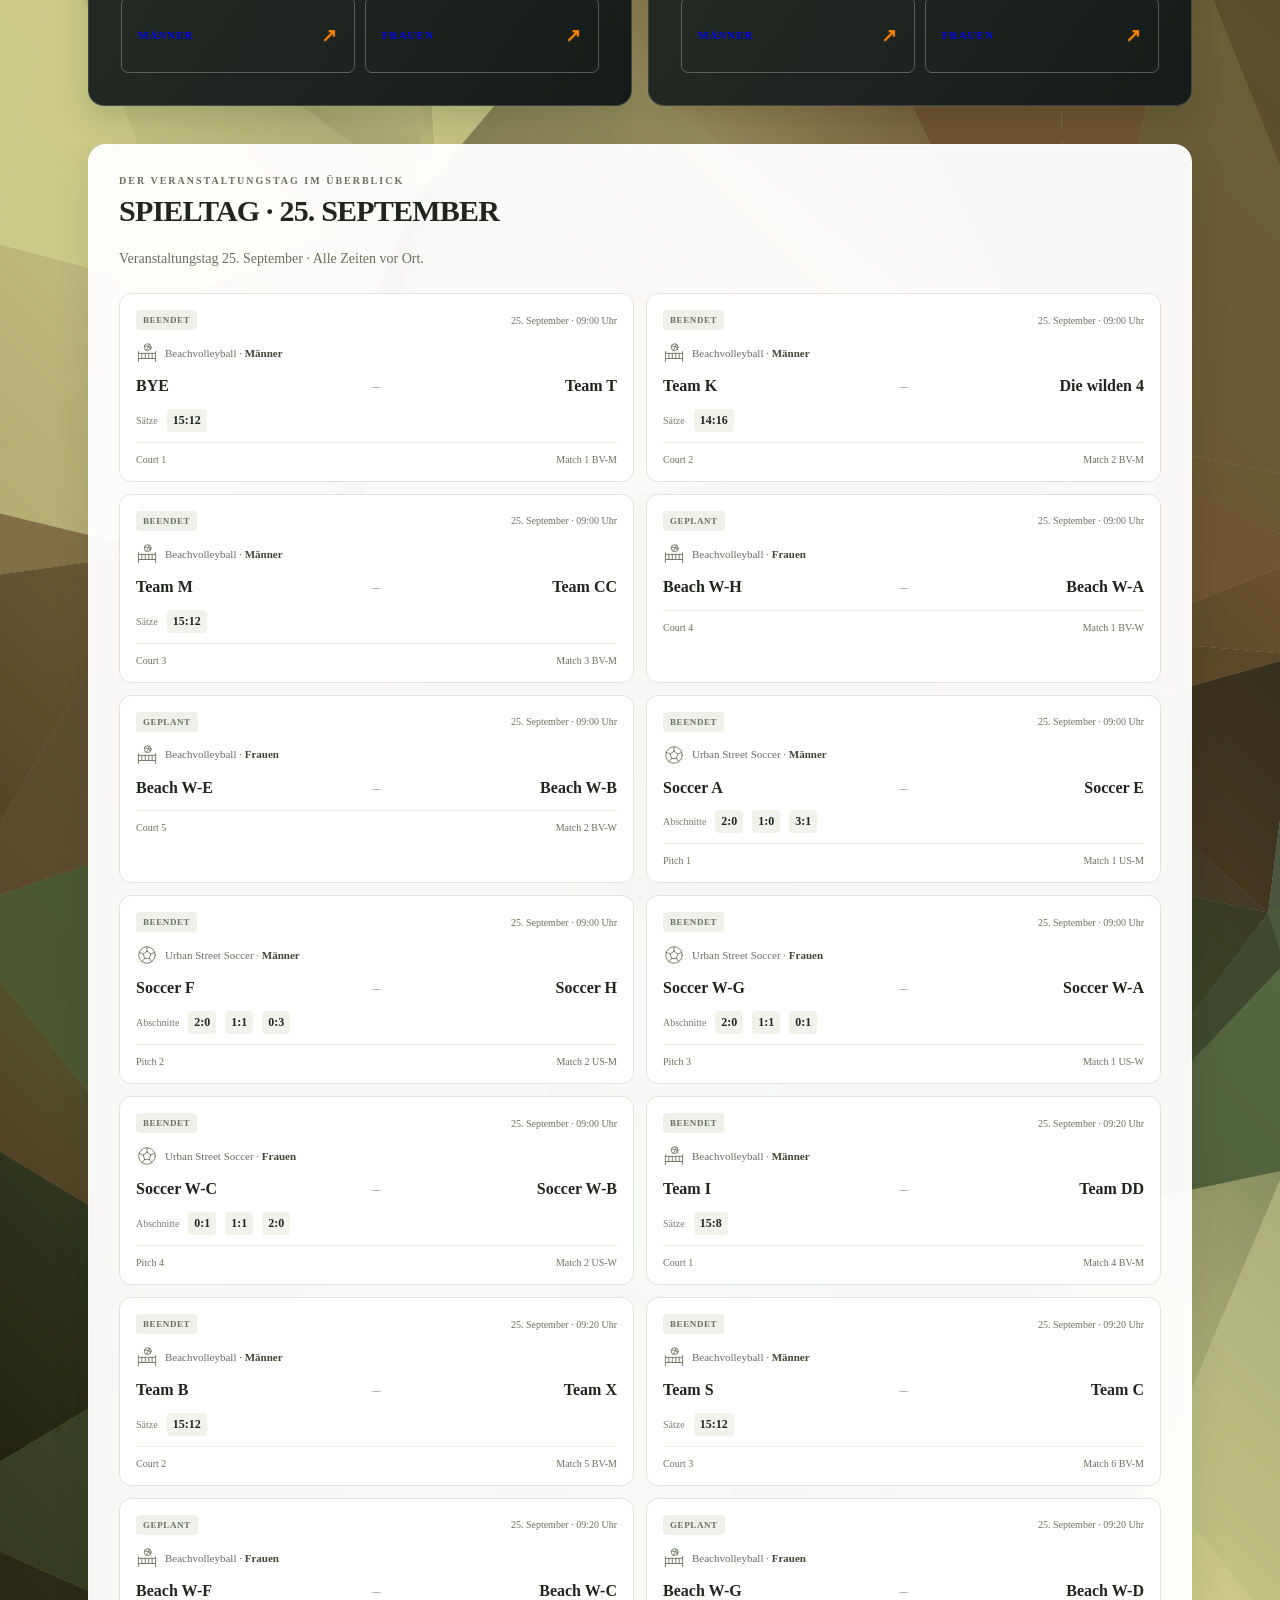
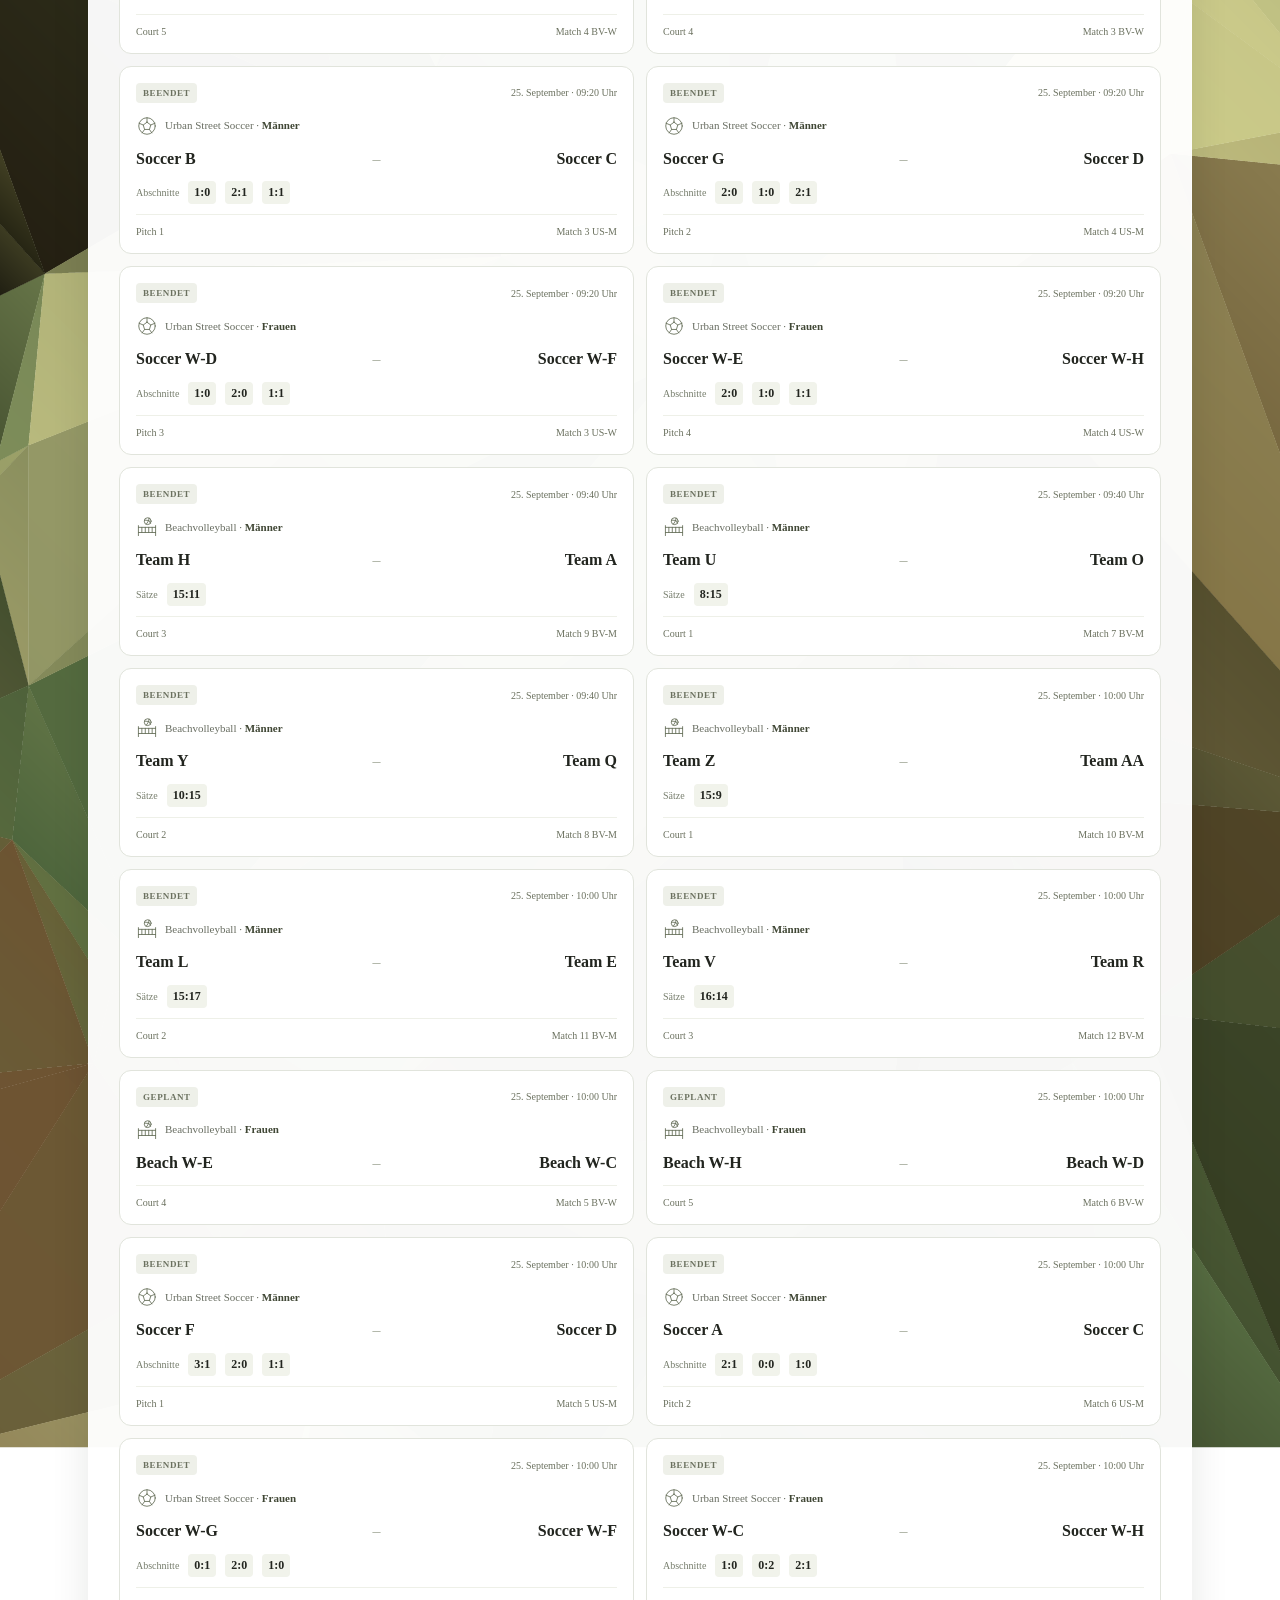
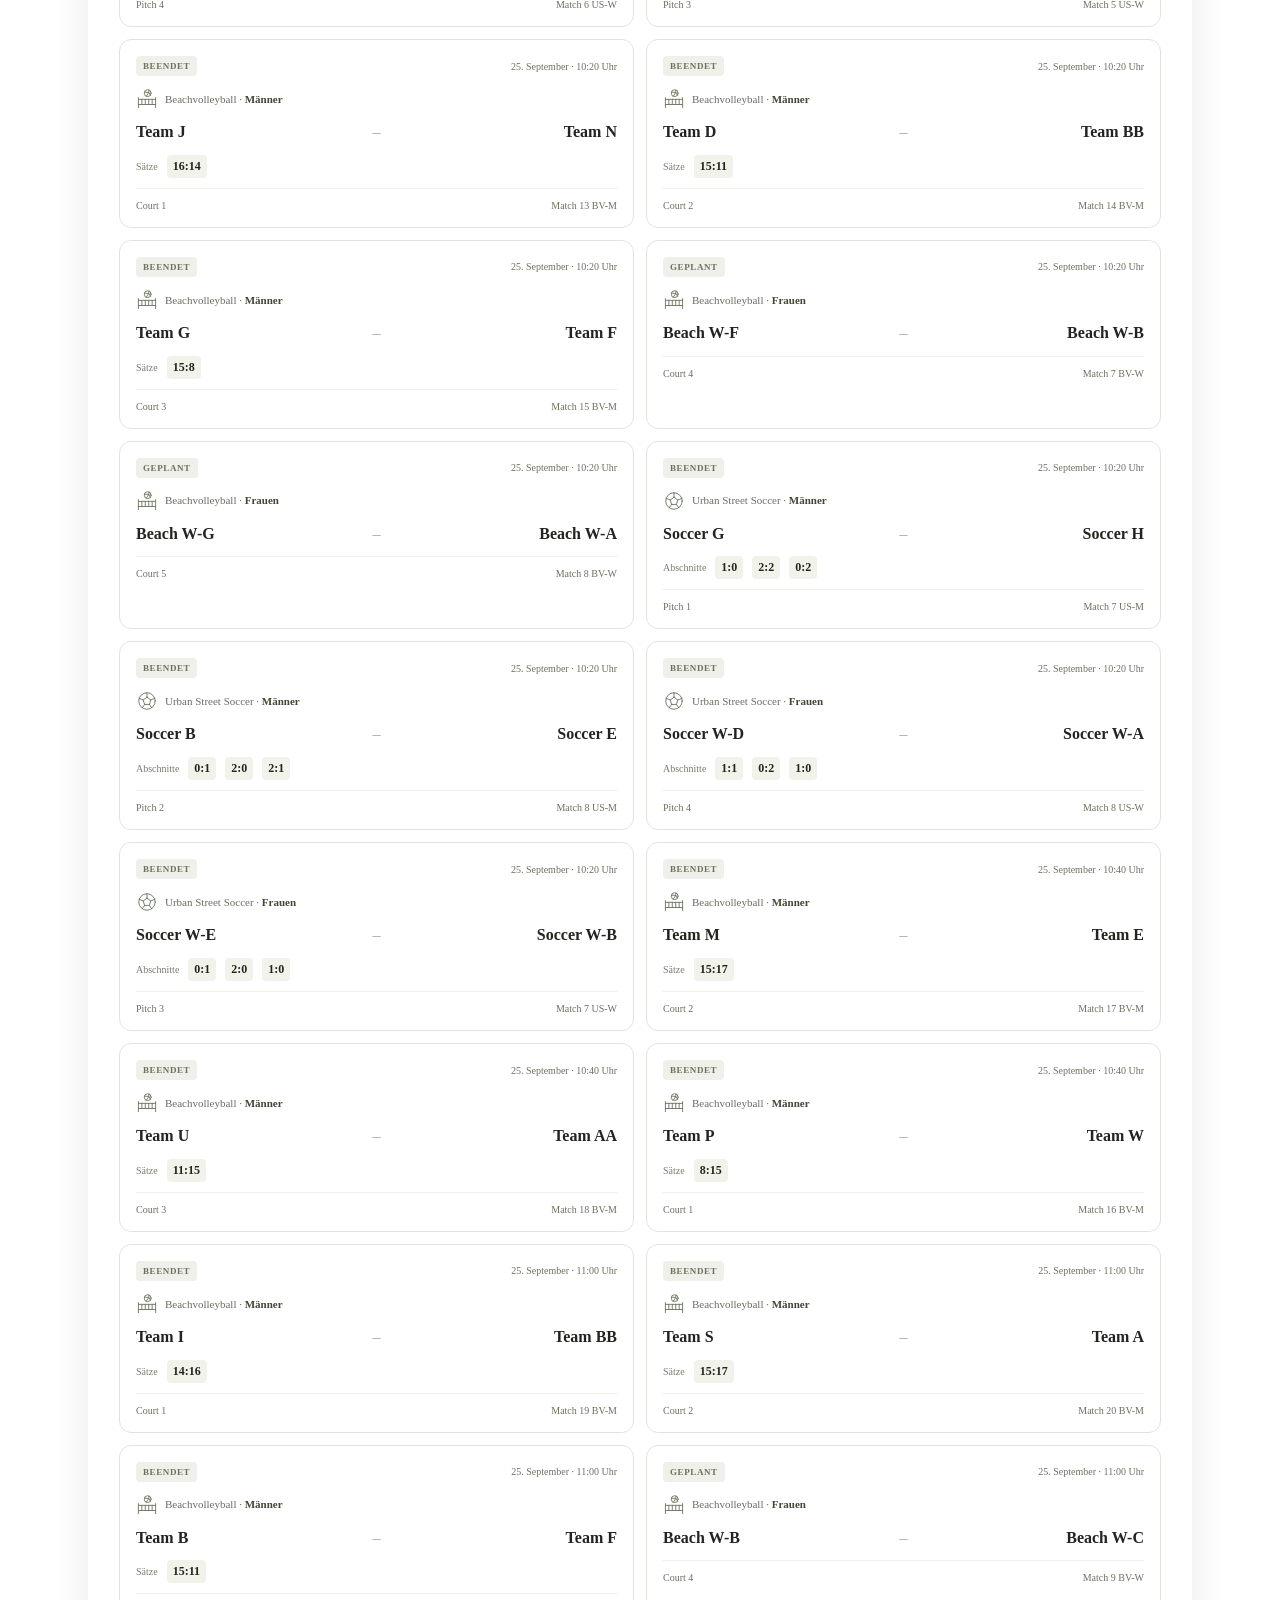
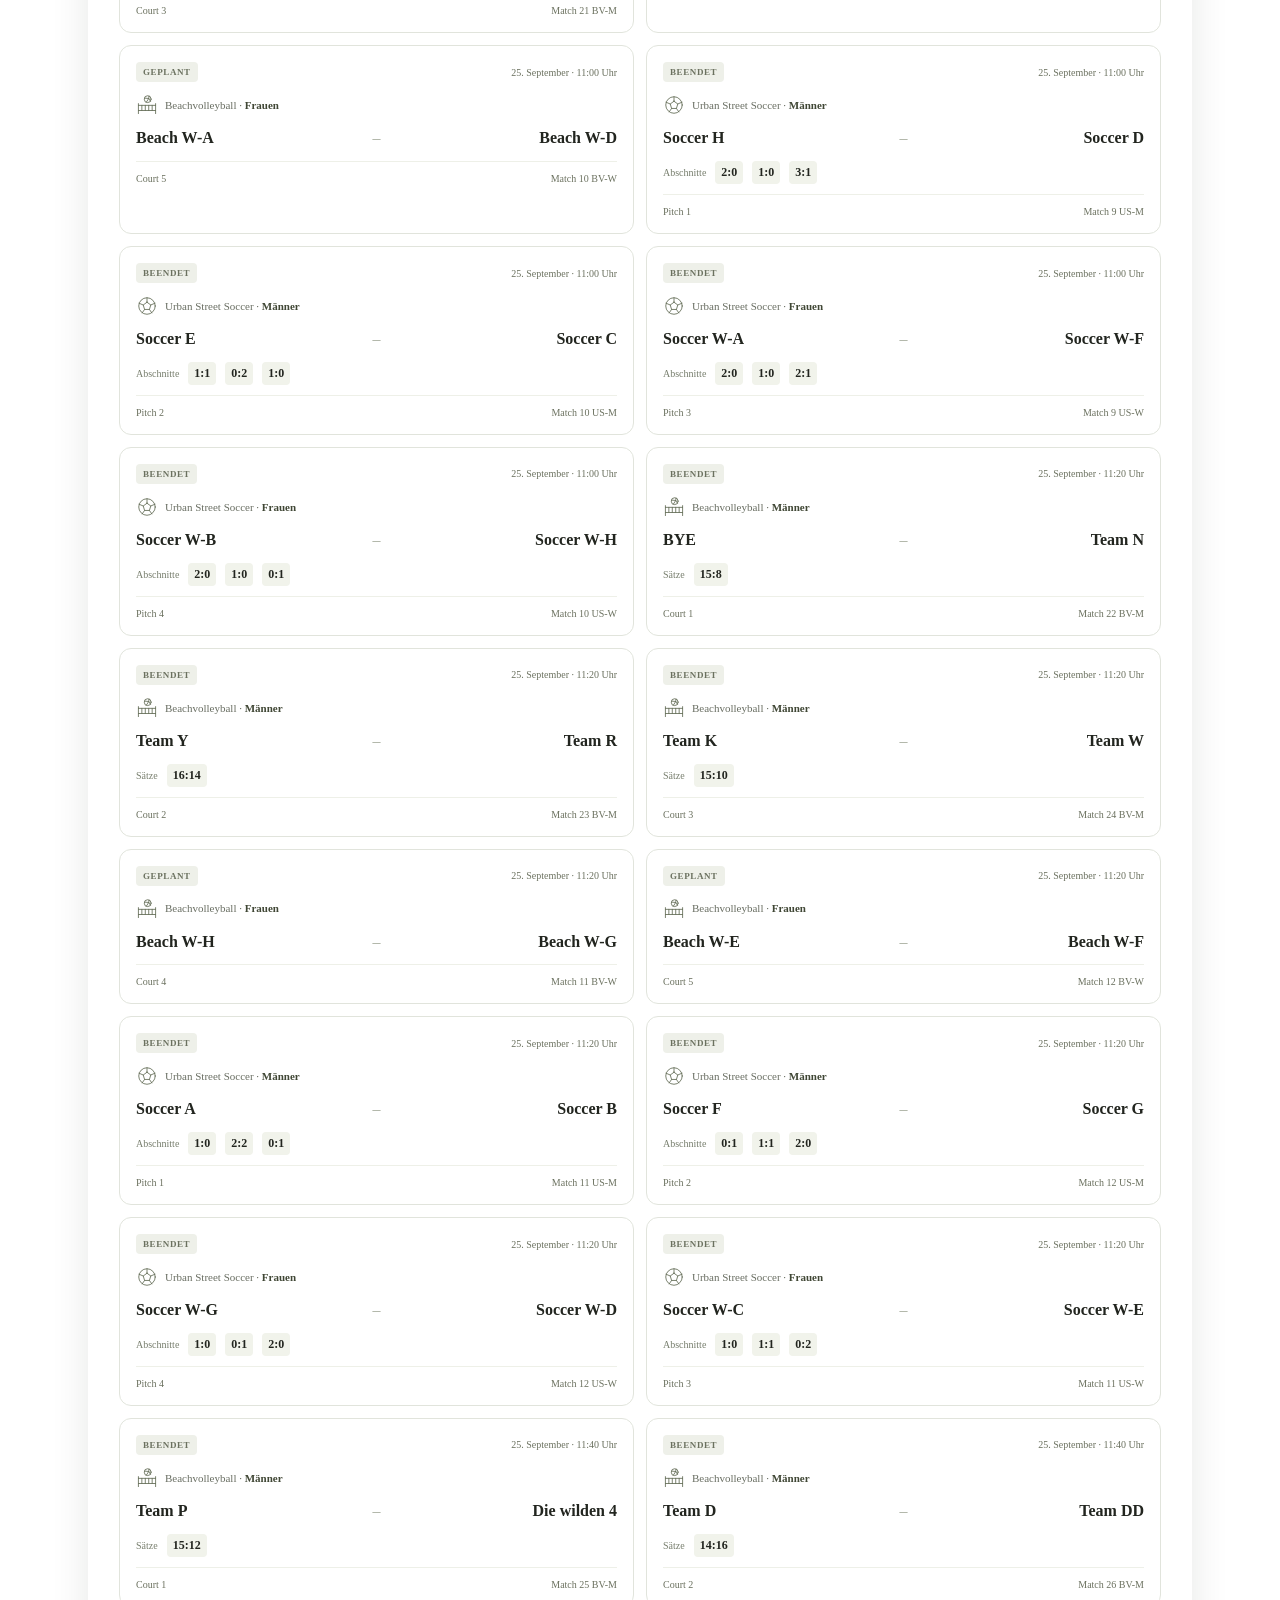
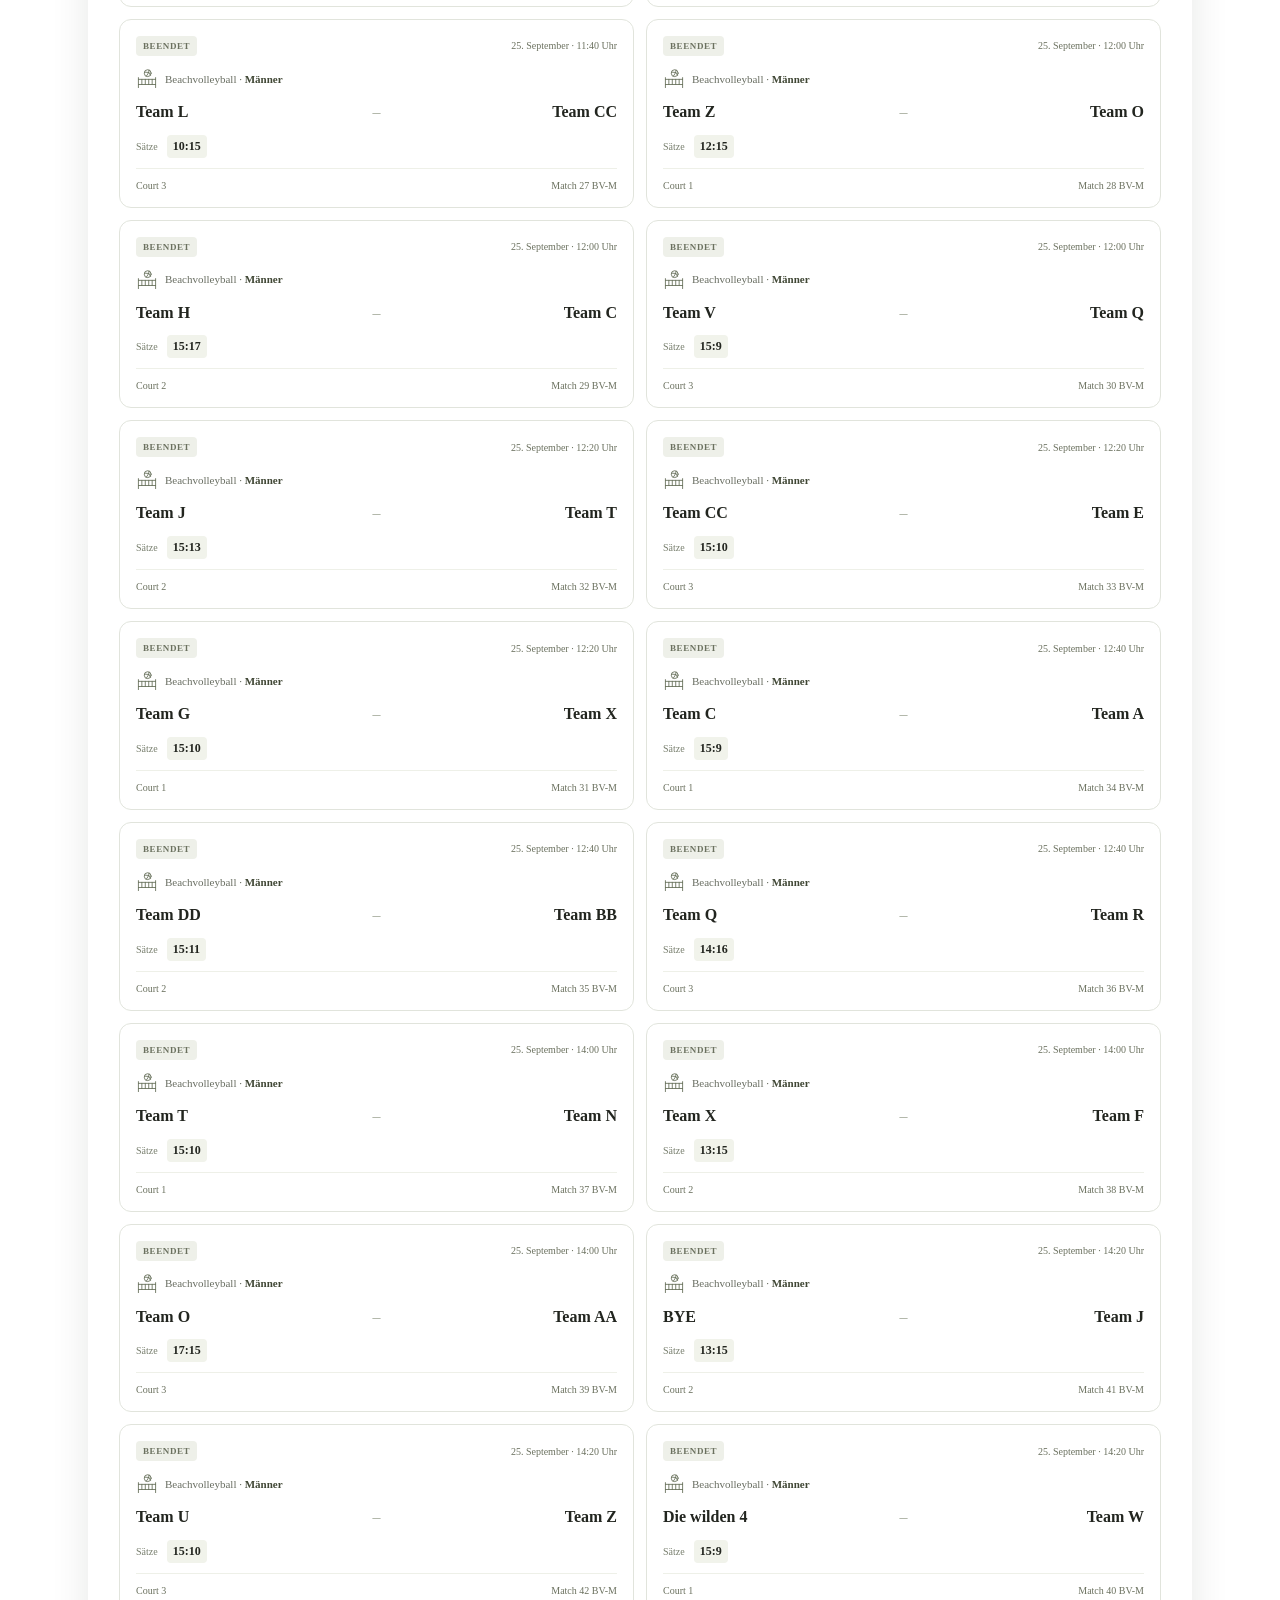
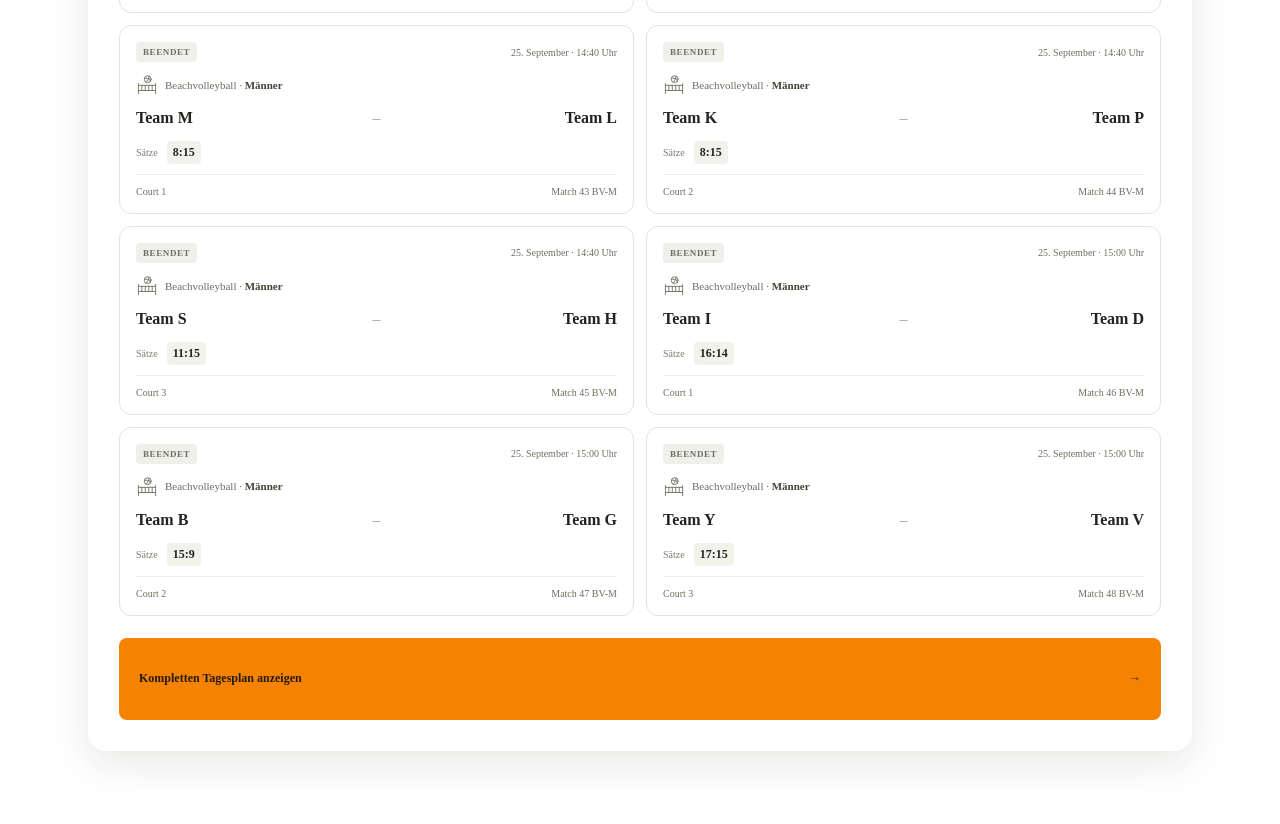
==== commit ffa0d7f7: "Fix public site layout and standings" ====
--- a/index.html
+++ b/index.html
@@ -3,21 +3,61 @@
 <head>
 <meta charset="utf-8">
 <meta name="viewport" content="width=device-width,initial-scale=1">
-<title>Spiele &amp; Ergebnisse · Olympix</title>
+<title>Spiele &amp; Ergebnisse</title>
 <link rel="stylesheet" href="public.css">
 </head>
+
 <body>
 <div class="public-site">
+
   <div class="public-backdrop">
     <img src="branding/polygon.png" alt="">
   </div>
 
+  <a class="skip-link" href="#public-main">Zum Inhalt</a>
+
   <header class="public-header">
     
-<nav class="public-navigation">
-  <a href="./index.html">Start</a>
-  <a href="./spielplan.html">Spielplan</a>
-  <a href="./sportarten.html">Sportarten</a>
+<nav class="public-nav" aria-label="Hauptnavigation">
+
+  <a href="index.html"
+     aria-current="page">
+    <svg viewBox="0 0 64 64"
+    fill="none"
+    stroke="currentColor"
+    stroke-width="2.5"
+    stroke-linecap="round"
+    stroke-linejoin="round"
+    aria-hidden="true"><path d="M8 29 32 9l24 20M15 25v30h34V25M26 55V37h12v18"/></svg>
+    <span>Start</span>
+  </a>
+
+  <a href="spielplan.html"
+     >
+    <svg viewBox="0 0 64 64"
+    fill="none"
+    stroke="currentColor"
+    stroke-width="2.5"
+    stroke-linecap="round"
+    stroke-linejoin="round"
+    aria-hidden="true"><rect x="10" y="14" width="44" height="42" rx="4"/>
+           <path d="M10 27h44M22 8v13M42 8v13M21 37h6m10 0h6M21 46h6"/></svg>
+    <span>Spielplan</span>
+  </a>
+
+  <a href="sportarten.html"
+     >
+    <svg viewBox="0 0 64 64"
+    fill="none"
+    stroke="currentColor"
+    stroke-width="2.5"
+    stroke-linecap="round"
+    stroke-linejoin="round"
+    aria-hidden="true"><circle cx="32" cy="32" r="24"/>
+             <path d="m32 21 11 8-4 13H25l-4-13 11-8ZM32 21V8M43 29l12-5M39 42l7 10M25 42l-7 10M21 29 9 24"/></svg>
+    <span>Sportarten</span>
+  </a>
+
 </nav>
   </header>
 
@@ -25,9 +65,16 @@
     
 <section class="public-hero">
   <div class="hero-logo">
-    <img src="branding/olympix-transparent.png"
-         alt="Bundeswehr OLYMPIX – Bist du bereit?">
-  </div>
+    <img
+      src="branding/olympix-transparent.png"
+      alt="Bundeswehr OLYMPIX – Bist du bereit?"
+    >
+  </div>
+
+  <h1 class="sr-only">
+    Spiele und Ergebnisse
+  </h1>
+
   <p class="hero-location">
     Warendorf
     <span>2026-09-25 – 2026-09-27</span>
@@ -35,211 +82,3921 @@
 </section>
 
 <section class="public-panel">
+
   <div class="section-heading">
     <div>
       <p class="eyebrow">Am Spielfeld</p>
       <h2>Live & als Nächstes</h2>
     </div>
+
+    <span class="section-mark" aria-hidden="true">↗</span>
   </div>
 
   <div class="match-grid">
     
-    <article class="match-card is-live">
-      <div class="match-top">
-        <span class="status status-LIVE">
-          <span class="live-dot"></span>
-          LIVE
-        </span>
-        <span>26. September · 09:40 Uhr</span>
-      </div>
-
-      <div class="match-meta">
-        <span>Beachvolleyball · <strong>Männer</strong></span>
-      </div>
-
-      <div class="match-teams">
-        <strong>Team T</strong>
-        <span class="versus">–</span>
-        <strong>Team V</strong>
-      </div>
-
-      
-      
-
-      <div class="match-bottom">
-        <span>Court 3</span>
-        <span>Match 57 BV-M</span>
-      </div>
-    </article>
-    <article class="match-card is-live">
-      <div class="match-top">
-        <span class="status status-LIVE">
-          <span class="live-dot"></span>
-          LIVE
-        </span>
-        <span>26. September · 09:40 Uhr</span>
-      </div>
-
-      <div class="match-meta">
-        <span>Urban Street Soccer · <strong>Männer</strong></span>
-      </div>
-
-      <div class="match-teams">
-        <strong>Soccer A</strong>
-        <span class="versus">–</span>
-        <strong>Soccer B</strong>
-      </div>
-
-      
-      
-
-      <div class="match-bottom">
-        <span>Pitch 1</span>
-        <span>Match 17 US-M</span>
-      </div>
-    </article>
-    <article class="match-card">
-      <div class="match-top">
-        <span class="status status-SCHEDULED">
-          
-          GEPLANT
-        </span>
-        <span>25. September · 09:00 Uhr</span>
-      </div>
-
-      <div class="match-meta">
-        <span>Beachvolleyball · <strong>Frauen</strong></span>
-      </div>
-
-      <div class="match-teams">
-        <strong>Beach W-H</strong>
-        <span class="versus">–</span>
-        <strong>Beach W-A</strong>
-      </div>
-
-      
-      
-
-      <div class="match-bottom">
-        <span>Court 4</span>
-        <span>Match 1 BV-W</span>
-      </div>
-    </article>
-    <article class="match-card">
-      <div class="match-top">
-        <span class="status status-SCHEDULED">
-          
-          GEPLANT
-        </span>
-        <span>25. September · 09:00 Uhr</span>
-      </div>
-
-      <div class="match-meta">
-        <span>Beachvolleyball · <strong>Frauen</strong></span>
-      </div>
-
-      <div class="match-teams">
-        <strong>Beach W-E</strong>
-        <span class="versus">–</span>
-        <strong>Beach W-B</strong>
-      </div>
-
-      
-      
-
-      <div class="match-bottom">
-        <span>Court 5</span>
-        <span>Match 2 BV-W</span>
-      </div>
-    </article>
-    <article class="match-card">
-      <div class="match-top">
-        <span class="status status-SCHEDULED">
-          
-          GEPLANT
-        </span>
-        <span>25. September · 09:20 Uhr</span>
-      </div>
-
-      <div class="match-meta">
-        <span>Beachvolleyball · <strong>Frauen</strong></span>
-      </div>
-
-      <div class="match-teams">
-        <strong>Beach W-F</strong>
-        <span class="versus">–</span>
-        <strong>Beach W-C</strong>
-      </div>
-
-      
-      
-
-      <div class="match-bottom">
-        <span>Court 5</span>
-        <span>Match 4 BV-W</span>
-      </div>
-    </article>
-    <article class="match-card">
-      <div class="match-top">
-        <span class="status status-SCHEDULED">
-          
-          GEPLANT
-        </span>
-        <span>25. September · 09:20 Uhr</span>
-      </div>
-
-      <div class="match-meta">
-        <span>Beachvolleyball · <strong>Frauen</strong></span>
-      </div>
-
-      <div class="match-teams">
-        <strong>Beach W-G</strong>
-        <span class="versus">–</span>
-        <strong>Beach W-D</strong>
-      </div>
-
-      
-      
-
-      <div class="match-bottom">
-        <span>Court 4</span>
-        <span>Match 3 BV-W</span>
-      </div>
-    </article>
-  </div>
+<article class="match-card is-live">
+  <div class="match-top">
+    <span class="status status-LIVE">
+      <span class="live-dot"></span>
+      LIVE
+    </span>
+
+    <span>
+      26. September · 
+      09:40 Uhr
+    </span>
+  </div>
+
+  <div class="match-meta">
+    <svg viewBox="0 0 64 64"
+    fill="none"
+    stroke="currentColor"
+    stroke-width="2.5"
+    stroke-linecap="round"
+    stroke-linejoin="round"
+    aria-hidden="true"><path d="M7 28v29M57 28v29M7 33h50M7 48h50M17 33v15m10-15v15m10-15v15m10-15v15"/>
+             <circle cx="34" cy="15" r="10"/>
+             <path d="m25 12 12 1 5 8m-5-8 1-7M30 24l7-11"/></svg>
+    <span>Beachvolleyball · <strong>Männer</strong></span>
+  </div>
+
+  <div class="match-teams">
+    <strong>Team T</strong>
+    <span class="versus">–</span>
+    <strong>Team V</strong>
+  </div>
+
+  
+  
+
+  <div class="match-bottom">
+    <span>Court 3</span>
+    <span>Match 57 BV-M</span>
+  </div>
+</article>
+<article class="match-card is-live">
+  <div class="match-top">
+    <span class="status status-LIVE">
+      <span class="live-dot"></span>
+      LIVE
+    </span>
+
+    <span>
+      26. September · 
+      09:40 Uhr
+    </span>
+  </div>
+
+  <div class="match-meta">
+    <svg viewBox="0 0 64 64"
+    fill="none"
+    stroke="currentColor"
+    stroke-width="2.5"
+    stroke-linecap="round"
+    stroke-linejoin="round"
+    aria-hidden="true"><circle cx="32" cy="32" r="24"/>
+             <path d="m32 21 11 8-4 13H25l-4-13 11-8ZM32 21V8M43 29l12-5M39 42l7 10M25 42l-7 10M21 29 9 24"/></svg>
+    <span>Urban Street Soccer · <strong>Männer</strong></span>
+  </div>
+
+  <div class="match-teams">
+    <strong>Soccer A</strong>
+    <span class="versus">–</span>
+    <strong>Soccer B</strong>
+  </div>
+
+  
+  
+
+  <div class="match-bottom">
+    <span>Pitch 1</span>
+    <span>Match 17 US-M</span>
+  </div>
+</article>
+<article class="match-card">
+  <div class="match-top">
+    <span class="status status-SCHEDULED">
+      
+      GEPLANT
+    </span>
+
+    <span>
+      25. September · 
+      09:00 Uhr
+    </span>
+  </div>
+
+  <div class="match-meta">
+    <svg viewBox="0 0 64 64"
+    fill="none"
+    stroke="currentColor"
+    stroke-width="2.5"
+    stroke-linecap="round"
+    stroke-linejoin="round"
+    aria-hidden="true"><path d="M7 28v29M57 28v29M7 33h50M7 48h50M17 33v15m10-15v15m10-15v15m10-15v15"/>
+             <circle cx="34" cy="15" r="10"/>
+             <path d="m25 12 12 1 5 8m-5-8 1-7M30 24l7-11"/></svg>
+    <span>Beachvolleyball · <strong>Frauen</strong></span>
+  </div>
+
+  <div class="match-teams">
+    <strong>Beach W-H</strong>
+    <span class="versus">–</span>
+    <strong>Beach W-A</strong>
+  </div>
+
+  
+  
+
+  <div class="match-bottom">
+    <span>Court 4</span>
+    <span>Match 1 BV-W</span>
+  </div>
+</article>
+<article class="match-card">
+  <div class="match-top">
+    <span class="status status-SCHEDULED">
+      
+      GEPLANT
+    </span>
+
+    <span>
+      25. September · 
+      09:00 Uhr
+    </span>
+  </div>
+
+  <div class="match-meta">
+    <svg viewBox="0 0 64 64"
+    fill="none"
+    stroke="currentColor"
+    stroke-width="2.5"
+    stroke-linecap="round"
+    stroke-linejoin="round"
+    aria-hidden="true"><path d="M7 28v29M57 28v29M7 33h50M7 48h50M17 33v15m10-15v15m10-15v15m10-15v15"/>
+             <circle cx="34" cy="15" r="10"/>
+             <path d="m25 12 12 1 5 8m-5-8 1-7M30 24l7-11"/></svg>
+    <span>Beachvolleyball · <strong>Frauen</strong></span>
+  </div>
+
+  <div class="match-teams">
+    <strong>Beach W-E</strong>
+    <span class="versus">–</span>
+    <strong>Beach W-B</strong>
+  </div>
+
+  
+  
+
+  <div class="match-bottom">
+    <span>Court 5</span>
+    <span>Match 2 BV-W</span>
+  </div>
+</article>
+<article class="match-card">
+  <div class="match-top">
+    <span class="status status-SCHEDULED">
+      
+      GEPLANT
+    </span>
+
+    <span>
+      25. September · 
+      09:20 Uhr
+    </span>
+  </div>
+
+  <div class="match-meta">
+    <svg viewBox="0 0 64 64"
+    fill="none"
+    stroke="currentColor"
+    stroke-width="2.5"
+    stroke-linecap="round"
+    stroke-linejoin="round"
+    aria-hidden="true"><path d="M7 28v29M57 28v29M7 33h50M7 48h50M17 33v15m10-15v15m10-15v15m10-15v15"/>
+             <circle cx="34" cy="15" r="10"/>
+             <path d="m25 12 12 1 5 8m-5-8 1-7M30 24l7-11"/></svg>
+    <span>Beachvolleyball · <strong>Frauen</strong></span>
+  </div>
+
+  <div class="match-teams">
+    <strong>Beach W-F</strong>
+    <span class="versus">–</span>
+    <strong>Beach W-C</strong>
+  </div>
+
+  
+  
+
+  <div class="match-bottom">
+    <span>Court 5</span>
+    <span>Match 4 BV-W</span>
+  </div>
+</article>
+<article class="match-card">
+  <div class="match-top">
+    <span class="status status-SCHEDULED">
+      
+      GEPLANT
+    </span>
+
+    <span>
+      25. September · 
+      09:20 Uhr
+    </span>
+  </div>
+
+  <div class="match-meta">
+    <svg viewBox="0 0 64 64"
+    fill="none"
+    stroke="currentColor"
+    stroke-width="2.5"
+    stroke-linecap="round"
+    stroke-linejoin="round"
+    aria-hidden="true"><path d="M7 28v29M57 28v29M7 33h50M7 48h50M17 33v15m10-15v15m10-15v15m10-15v15"/>
+             <circle cx="34" cy="15" r="10"/>
+             <path d="m25 12 12 1 5 8m-5-8 1-7M30 24l7-11"/></svg>
+    <span>Beachvolleyball · <strong>Frauen</strong></span>
+  </div>
+
+  <div class="match-teams">
+    <strong>Beach W-G</strong>
+    <span class="versus">–</span>
+    <strong>Beach W-D</strong>
+  </div>
+
+  
+  
+
+  <div class="match-bottom">
+    <span>Court 4</span>
+    <span>Match 3 BV-W</span>
+  </div>
+</article>
+  </div>
+
 </section>
 
-<section class="public-section">
+<section class="public-section" id="sportarten">
+
   <div class="section-heading light">
     <div>
       <p class="eyebrow">Zwei Sportarten. Ein Event.</p>
-      <h2>Wettbewerbe</h2>
+      <h2>Sportarten</h2>
     </div>
   </div>
 
-  <div class="sport-grid">
+  
+<div class="sport-grid">
+
+<article class="sport-card">
+
+  <div class="sport-art">
+    <svg viewBox="0 0 64 64"
+    fill="none"
+    stroke="currentColor"
+    stroke-width="2.5"
+    stroke-linecap="round"
+    stroke-linejoin="round"
+    aria-hidden="true"><path d="M7 28v29M57 28v29M7 33h50M7 48h50M17 33v15m10-15v15m10-15v15m10-15v15"/>
+             <circle cx="34" cy="15" r="10"/>
+             <path d="m25 12 12 1 5 8m-5-8 1-7M30 24l7-11"/></svg>
+    <span>OLYMPIX / 01</span>
+  </div>
+
+  <h3>Beachvolleyball</h3>
+
+  <div class="sport-buttons">
+
+    <a href="competitions/beachvolleyball-maenner.html">
+             Männer
+             <span aria-hidden="true">↗</span>
+           </a>
+
+    <a href="competitions/beachvolleyball-frauen.html">
+             Frauen
+             <span aria-hidden="true">↗</span>
+           </a>
+
+  </div>
+
+</article>
+<article class="sport-card">
+
+  <div class="sport-art">
+    <svg viewBox="0 0 64 64"
+    fill="none"
+    stroke="currentColor"
+    stroke-width="2.5"
+    stroke-linecap="round"
+    stroke-linejoin="round"
+    aria-hidden="true"><circle cx="32" cy="32" r="24"/>
+             <path d="m32 21 11 8-4 13H25l-4-13 11-8ZM32 21V8M43 29l12-5M39 42l7 10M25 42l-7 10M21 29 9 24"/></svg>
+    <span>OLYMPIX / 02</span>
+  </div>
+
+  <h3>Urban Street Soccer</h3>
+
+  <div class="sport-buttons">
+
+    <a href="competitions/street-soccer-maenner.html">
+             Männer
+             <span aria-hidden="true">↗</span>
+           </a>
+
+    <a href="competitions/street-soccer-frauen.html">
+             Frauen
+             <span aria-hidden="true">↗</span>
+           </a>
+
+  </div>
+
+</article>
+</div>
+
+</section>
+
+
+<section class="public-panel">
+
+  <div class="section-heading">
+    <div>
+      <p class="eyebrow">
+        Der Veranstaltungstag im Überblick
+      </p>
+      <h2>Spieltag · 25. September</h2>
+    </div>
+  </div>
+
+  <p class="day-note">
+    Veranstaltungstag 25. September · Alle Zeiten vor Ort.
+  </p>
+
+  <div class="match-grid">
     
-    <a class="sport-card" href="competitions/beachvolleyball-maenner.html">
-      <h3>Beachvolleyball Männer</h3>
-      <p>MEN</p>
-    </a>
-    <a class="sport-card" href="competitions/beachvolleyball-frauen.html">
-      <h3>Beachvolleyball Frauen</h3>
-      <p>WOMEN</p>
-    </a>
-    <a class="sport-card" href="competitions/street-soccer-maenner.html">
-      <h3>Street Soccer Männer</h3>
-      <p>MEN</p>
-    </a>
-    <a class="sport-card" href="competitions/street-soccer-frauen.html">
-      <h3>Street Soccer Frauen</h3>
-      <p>WOMEN</p>
-    </a>
-  </div>
+<article class="match-card">
+  <div class="match-top">
+    <span class="status status-FINAL">
+      
+      BEENDET
+    </span>
+
+    <span>
+      25. September · 
+      09:00 Uhr
+    </span>
+  </div>
+
+  <div class="match-meta">
+    <svg viewBox="0 0 64 64"
+    fill="none"
+    stroke="currentColor"
+    stroke-width="2.5"
+    stroke-linecap="round"
+    stroke-linejoin="round"
+    aria-hidden="true"><path d="M7 28v29M57 28v29M7 33h50M7 48h50M17 33v15m10-15v15m10-15v15m10-15v15"/>
+             <circle cx="34" cy="15" r="10"/>
+             <path d="m25 12 12 1 5 8m-5-8 1-7M30 24l7-11"/></svg>
+    <span>Beachvolleyball · <strong>Männer</strong></span>
+  </div>
+
+  <div class="match-teams">
+    <strong>BYE</strong>
+    <span class="versus">–</span>
+    <strong>Team T</strong>
+  </div>
+
+  <div class="score-line">
+          <span>Sätze</span>
+          <strong>15:12</strong>
+        </div>
+  
+
+  <div class="match-bottom">
+    <span>Court 1</span>
+    <span>Match 1 BV-M</span>
+  </div>
+</article>
+<article class="match-card">
+  <div class="match-top">
+    <span class="status status-FINAL">
+      
+      BEENDET
+    </span>
+
+    <span>
+      25. September · 
+      09:00 Uhr
+    </span>
+  </div>
+
+  <div class="match-meta">
+    <svg viewBox="0 0 64 64"
+    fill="none"
+    stroke="currentColor"
+    stroke-width="2.5"
+    stroke-linecap="round"
+    stroke-linejoin="round"
+    aria-hidden="true"><path d="M7 28v29M57 28v29M7 33h50M7 48h50M17 33v15m10-15v15m10-15v15m10-15v15"/>
+             <circle cx="34" cy="15" r="10"/>
+             <path d="m25 12 12 1 5 8m-5-8 1-7M30 24l7-11"/></svg>
+    <span>Beachvolleyball · <strong>Männer</strong></span>
+  </div>
+
+  <div class="match-teams">
+    <strong>Team K</strong>
+    <span class="versus">–</span>
+    <strong>Die wilden 4</strong>
+  </div>
+
+  <div class="score-line">
+          <span>Sätze</span>
+          <strong>14:16</strong>
+        </div>
+  
+
+  <div class="match-bottom">
+    <span>Court 2</span>
+    <span>Match 2 BV-M</span>
+  </div>
+</article>
+<article class="match-card">
+  <div class="match-top">
+    <span class="status status-FINAL">
+      
+      BEENDET
+    </span>
+
+    <span>
+      25. September · 
+      09:00 Uhr
+    </span>
+  </div>
+
+  <div class="match-meta">
+    <svg viewBox="0 0 64 64"
+    fill="none"
+    stroke="currentColor"
+    stroke-width="2.5"
+    stroke-linecap="round"
+    stroke-linejoin="round"
+    aria-hidden="true"><path d="M7 28v29M57 28v29M7 33h50M7 48h50M17 33v15m10-15v15m10-15v15m10-15v15"/>
+             <circle cx="34" cy="15" r="10"/>
+             <path d="m25 12 12 1 5 8m-5-8 1-7M30 24l7-11"/></svg>
+    <span>Beachvolleyball · <strong>Männer</strong></span>
+  </div>
+
+  <div class="match-teams">
+    <strong>Team M</strong>
+    <span class="versus">–</span>
+    <strong>Team CC</strong>
+  </div>
+
+  <div class="score-line">
+          <span>Sätze</span>
+          <strong>15:12</strong>
+        </div>
+  
+
+  <div class="match-bottom">
+    <span>Court 3</span>
+    <span>Match 3 BV-M</span>
+  </div>
+</article>
+<article class="match-card">
+  <div class="match-top">
+    <span class="status status-SCHEDULED">
+      
+      GEPLANT
+    </span>
+
+    <span>
+      25. September · 
+      09:00 Uhr
+    </span>
+  </div>
+
+  <div class="match-meta">
+    <svg viewBox="0 0 64 64"
+    fill="none"
+    stroke="currentColor"
+    stroke-width="2.5"
+    stroke-linecap="round"
+    stroke-linejoin="round"
+    aria-hidden="true"><path d="M7 28v29M57 28v29M7 33h50M7 48h50M17 33v15m10-15v15m10-15v15m10-15v15"/>
+             <circle cx="34" cy="15" r="10"/>
+             <path d="m25 12 12 1 5 8m-5-8 1-7M30 24l7-11"/></svg>
+    <span>Beachvolleyball · <strong>Frauen</strong></span>
+  </div>
+
+  <div class="match-teams">
+    <strong>Beach W-H</strong>
+    <span class="versus">–</span>
+    <strong>Beach W-A</strong>
+  </div>
+
+  
+  
+
+  <div class="match-bottom">
+    <span>Court 4</span>
+    <span>Match 1 BV-W</span>
+  </div>
+</article>
+<article class="match-card">
+  <div class="match-top">
+    <span class="status status-SCHEDULED">
+      
+      GEPLANT
+    </span>
+
+    <span>
+      25. September · 
+      09:00 Uhr
+    </span>
+  </div>
+
+  <div class="match-meta">
+    <svg viewBox="0 0 64 64"
+    fill="none"
+    stroke="currentColor"
+    stroke-width="2.5"
+    stroke-linecap="round"
+    stroke-linejoin="round"
+    aria-hidden="true"><path d="M7 28v29M57 28v29M7 33h50M7 48h50M17 33v15m10-15v15m10-15v15m10-15v15"/>
+             <circle cx="34" cy="15" r="10"/>
+             <path d="m25 12 12 1 5 8m-5-8 1-7M30 24l7-11"/></svg>
+    <span>Beachvolleyball · <strong>Frauen</strong></span>
+  </div>
+
+  <div class="match-teams">
+    <strong>Beach W-E</strong>
+    <span class="versus">–</span>
+    <strong>Beach W-B</strong>
+  </div>
+
+  
+  
+
+  <div class="match-bottom">
+    <span>Court 5</span>
+    <span>Match 2 BV-W</span>
+  </div>
+</article>
+<article class="match-card">
+  <div class="match-top">
+    <span class="status status-FINAL">
+      
+      BEENDET
+    </span>
+
+    <span>
+      25. September · 
+      09:00 Uhr
+    </span>
+  </div>
+
+  <div class="match-meta">
+    <svg viewBox="0 0 64 64"
+    fill="none"
+    stroke="currentColor"
+    stroke-width="2.5"
+    stroke-linecap="round"
+    stroke-linejoin="round"
+    aria-hidden="true"><circle cx="32" cy="32" r="24"/>
+             <path d="m32 21 11 8-4 13H25l-4-13 11-8ZM32 21V8M43 29l12-5M39 42l7 10M25 42l-7 10M21 29 9 24"/></svg>
+    <span>Urban Street Soccer · <strong>Männer</strong></span>
+  </div>
+
+  <div class="match-teams">
+    <strong>Soccer A</strong>
+    <span class="versus">–</span>
+    <strong>Soccer E</strong>
+  </div>
+
+  <div class="score-line">
+          <span>Abschnitte</span>
+          <strong>2:0</strong><strong>1:0</strong><strong>3:1</strong>
+        </div>
+  
+
+  <div class="match-bottom">
+    <span>Pitch 1</span>
+    <span>Match 1 US-M</span>
+  </div>
+</article>
+<article class="match-card">
+  <div class="match-top">
+    <span class="status status-FINAL">
+      
+      BEENDET
+    </span>
+
+    <span>
+      25. September · 
+      09:00 Uhr
+    </span>
+  </div>
+
+  <div class="match-meta">
+    <svg viewBox="0 0 64 64"
+    fill="none"
+    stroke="currentColor"
+    stroke-width="2.5"
+    stroke-linecap="round"
+    stroke-linejoin="round"
+    aria-hidden="true"><circle cx="32" cy="32" r="24"/>
+             <path d="m32 21 11 8-4 13H25l-4-13 11-8ZM32 21V8M43 29l12-5M39 42l7 10M25 42l-7 10M21 29 9 24"/></svg>
+    <span>Urban Street Soccer · <strong>Männer</strong></span>
+  </div>
+
+  <div class="match-teams">
+    <strong>Soccer F</strong>
+    <span class="versus">–</span>
+    <strong>Soccer H</strong>
+  </div>
+
+  <div class="score-line">
+          <span>Abschnitte</span>
+          <strong>2:0</strong><strong>1:1</strong><strong>0:3</strong>
+        </div>
+  
+
+  <div class="match-bottom">
+    <span>Pitch 2</span>
+    <span>Match 2 US-M</span>
+  </div>
+</article>
+<article class="match-card">
+  <div class="match-top">
+    <span class="status status-FINAL">
+      
+      BEENDET
+    </span>
+
+    <span>
+      25. September · 
+      09:00 Uhr
+    </span>
+  </div>
+
+  <div class="match-meta">
+    <svg viewBox="0 0 64 64"
+    fill="none"
+    stroke="currentColor"
+    stroke-width="2.5"
+    stroke-linecap="round"
+    stroke-linejoin="round"
+    aria-hidden="true"><circle cx="32" cy="32" r="24"/>
+             <path d="m32 21 11 8-4 13H25l-4-13 11-8ZM32 21V8M43 29l12-5M39 42l7 10M25 42l-7 10M21 29 9 24"/></svg>
+    <span>Urban Street Soccer · <strong>Frauen</strong></span>
+  </div>
+
+  <div class="match-teams">
+    <strong>Soccer W-G</strong>
+    <span class="versus">–</span>
+    <strong>Soccer W-A</strong>
+  </div>
+
+  <div class="score-line">
+          <span>Abschnitte</span>
+          <strong>2:0</strong><strong>1:1</strong><strong>0:1</strong>
+        </div>
+  
+
+  <div class="match-bottom">
+    <span>Pitch 3</span>
+    <span>Match 1 US-W</span>
+  </div>
+</article>
+<article class="match-card">
+  <div class="match-top">
+    <span class="status status-FINAL">
+      
+      BEENDET
+    </span>
+
+    <span>
+      25. September · 
+      09:00 Uhr
+    </span>
+  </div>
+
+  <div class="match-meta">
+    <svg viewBox="0 0 64 64"
+    fill="none"
+    stroke="currentColor"
+    stroke-width="2.5"
+    stroke-linecap="round"
+    stroke-linejoin="round"
+    aria-hidden="true"><circle cx="32" cy="32" r="24"/>
+             <path d="m32 21 11 8-4 13H25l-4-13 11-8ZM32 21V8M43 29l12-5M39 42l7 10M25 42l-7 10M21 29 9 24"/></svg>
+    <span>Urban Street Soccer · <strong>Frauen</strong></span>
+  </div>
+
+  <div class="match-teams">
+    <strong>Soccer W-C</strong>
+    <span class="versus">–</span>
+    <strong>Soccer W-B</strong>
+  </div>
+
+  <div class="score-line">
+          <span>Abschnitte</span>
+          <strong>0:1</strong><strong>1:1</strong><strong>2:0</strong>
+        </div>
+  
+
+  <div class="match-bottom">
+    <span>Pitch 4</span>
+    <span>Match 2 US-W</span>
+  </div>
+</article>
+<article class="match-card">
+  <div class="match-top">
+    <span class="status status-FINAL">
+      
+      BEENDET
+    </span>
+
+    <span>
+      25. September · 
+      09:20 Uhr
+    </span>
+  </div>
+
+  <div class="match-meta">
+    <svg viewBox="0 0 64 64"
+    fill="none"
+    stroke="currentColor"
+    stroke-width="2.5"
+    stroke-linecap="round"
+    stroke-linejoin="round"
+    aria-hidden="true"><path d="M7 28v29M57 28v29M7 33h50M7 48h50M17 33v15m10-15v15m10-15v15m10-15v15"/>
+             <circle cx="34" cy="15" r="10"/>
+             <path d="m25 12 12 1 5 8m-5-8 1-7M30 24l7-11"/></svg>
+    <span>Beachvolleyball · <strong>Männer</strong></span>
+  </div>
+
+  <div class="match-teams">
+    <strong>Team I</strong>
+    <span class="versus">–</span>
+    <strong>Team DD</strong>
+  </div>
+
+  <div class="score-line">
+          <span>Sätze</span>
+          <strong>15:8</strong>
+        </div>
+  
+
+  <div class="match-bottom">
+    <span>Court 1</span>
+    <span>Match 4 BV-M</span>
+  </div>
+</article>
+<article class="match-card">
+  <div class="match-top">
+    <span class="status status-FINAL">
+      
+      BEENDET
+    </span>
+
+    <span>
+      25. September · 
+      09:20 Uhr
+    </span>
+  </div>
+
+  <div class="match-meta">
+    <svg viewBox="0 0 64 64"
+    fill="none"
+    stroke="currentColor"
+    stroke-width="2.5"
+    stroke-linecap="round"
+    stroke-linejoin="round"
+    aria-hidden="true"><path d="M7 28v29M57 28v29M7 33h50M7 48h50M17 33v15m10-15v15m10-15v15m10-15v15"/>
+             <circle cx="34" cy="15" r="10"/>
+             <path d="m25 12 12 1 5 8m-5-8 1-7M30 24l7-11"/></svg>
+    <span>Beachvolleyball · <strong>Männer</strong></span>
+  </div>
+
+  <div class="match-teams">
+    <strong>Team B</strong>
+    <span class="versus">–</span>
+    <strong>Team X</strong>
+  </div>
+
+  <div class="score-line">
+          <span>Sätze</span>
+          <strong>15:12</strong>
+        </div>
+  
+
+  <div class="match-bottom">
+    <span>Court 2</span>
+    <span>Match 5 BV-M</span>
+  </div>
+</article>
+<article class="match-card">
+  <div class="match-top">
+    <span class="status status-FINAL">
+      
+      BEENDET
+    </span>
+
+    <span>
+      25. September · 
+      09:20 Uhr
+    </span>
+  </div>
+
+  <div class="match-meta">
+    <svg viewBox="0 0 64 64"
+    fill="none"
+    stroke="currentColor"
+    stroke-width="2.5"
+    stroke-linecap="round"
+    stroke-linejoin="round"
+    aria-hidden="true"><path d="M7 28v29M57 28v29M7 33h50M7 48h50M17 33v15m10-15v15m10-15v15m10-15v15"/>
+             <circle cx="34" cy="15" r="10"/>
+             <path d="m25 12 12 1 5 8m-5-8 1-7M30 24l7-11"/></svg>
+    <span>Beachvolleyball · <strong>Männer</strong></span>
+  </div>
+
+  <div class="match-teams">
+    <strong>Team S</strong>
+    <span class="versus">–</span>
+    <strong>Team C</strong>
+  </div>
+
+  <div class="score-line">
+          <span>Sätze</span>
+          <strong>15:12</strong>
+        </div>
+  
+
+  <div class="match-bottom">
+    <span>Court 3</span>
+    <span>Match 6 BV-M</span>
+  </div>
+</article>
+<article class="match-card">
+  <div class="match-top">
+    <span class="status status-SCHEDULED">
+      
+      GEPLANT
+    </span>
+
+    <span>
+      25. September · 
+      09:20 Uhr
+    </span>
+  </div>
+
+  <div class="match-meta">
+    <svg viewBox="0 0 64 64"
+    fill="none"
+    stroke="currentColor"
+    stroke-width="2.5"
+    stroke-linecap="round"
+    stroke-linejoin="round"
+    aria-hidden="true"><path d="M7 28v29M57 28v29M7 33h50M7 48h50M17 33v15m10-15v15m10-15v15m10-15v15"/>
+             <circle cx="34" cy="15" r="10"/>
+             <path d="m25 12 12 1 5 8m-5-8 1-7M30 24l7-11"/></svg>
+    <span>Beachvolleyball · <strong>Frauen</strong></span>
+  </div>
+
+  <div class="match-teams">
+    <strong>Beach W-F</strong>
+    <span class="versus">–</span>
+    <strong>Beach W-C</strong>
+  </div>
+
+  
+  
+
+  <div class="match-bottom">
+    <span>Court 5</span>
+    <span>Match 4 BV-W</span>
+  </div>
+</article>
+<article class="match-card">
+  <div class="match-top">
+    <span class="status status-SCHEDULED">
+      
+      GEPLANT
+    </span>
+
+    <span>
+      25. September · 
+      09:20 Uhr
+    </span>
+  </div>
+
+  <div class="match-meta">
+    <svg viewBox="0 0 64 64"
+    fill="none"
+    stroke="currentColor"
+    stroke-width="2.5"
+    stroke-linecap="round"
+    stroke-linejoin="round"
+    aria-hidden="true"><path d="M7 28v29M57 28v29M7 33h50M7 48h50M17 33v15m10-15v15m10-15v15m10-15v15"/>
+             <circle cx="34" cy="15" r="10"/>
+             <path d="m25 12 12 1 5 8m-5-8 1-7M30 24l7-11"/></svg>
+    <span>Beachvolleyball · <strong>Frauen</strong></span>
+  </div>
+
+  <div class="match-teams">
+    <strong>Beach W-G</strong>
+    <span class="versus">–</span>
+    <strong>Beach W-D</strong>
+  </div>
+
+  
+  
+
+  <div class="match-bottom">
+    <span>Court 4</span>
+    <span>Match 3 BV-W</span>
+  </div>
+</article>
+<article class="match-card">
+  <div class="match-top">
+    <span class="status status-FINAL">
+      
+      BEENDET
+    </span>
+
+    <span>
+      25. September · 
+      09:20 Uhr
+    </span>
+  </div>
+
+  <div class="match-meta">
+    <svg viewBox="0 0 64 64"
+    fill="none"
+    stroke="currentColor"
+    stroke-width="2.5"
+    stroke-linecap="round"
+    stroke-linejoin="round"
+    aria-hidden="true"><circle cx="32" cy="32" r="24"/>
+             <path d="m32 21 11 8-4 13H25l-4-13 11-8ZM32 21V8M43 29l12-5M39 42l7 10M25 42l-7 10M21 29 9 24"/></svg>
+    <span>Urban Street Soccer · <strong>Männer</strong></span>
+  </div>
+
+  <div class="match-teams">
+    <strong>Soccer B</strong>
+    <span class="versus">–</span>
+    <strong>Soccer C</strong>
+  </div>
+
+  <div class="score-line">
+          <span>Abschnitte</span>
+          <strong>1:0</strong><strong>2:1</strong><strong>1:1</strong>
+        </div>
+  
+
+  <div class="match-bottom">
+    <span>Pitch 1</span>
+    <span>Match 3 US-M</span>
+  </div>
+</article>
+<article class="match-card">
+  <div class="match-top">
+    <span class="status status-FINAL">
+      
+      BEENDET
+    </span>
+
+    <span>
+      25. September · 
+      09:20 Uhr
+    </span>
+  </div>
+
+  <div class="match-meta">
+    <svg viewBox="0 0 64 64"
+    fill="none"
+    stroke="currentColor"
+    stroke-width="2.5"
+    stroke-linecap="round"
+    stroke-linejoin="round"
+    aria-hidden="true"><circle cx="32" cy="32" r="24"/>
+             <path d="m32 21 11 8-4 13H25l-4-13 11-8ZM32 21V8M43 29l12-5M39 42l7 10M25 42l-7 10M21 29 9 24"/></svg>
+    <span>Urban Street Soccer · <strong>Männer</strong></span>
+  </div>
+
+  <div class="match-teams">
+    <strong>Soccer G</strong>
+    <span class="versus">–</span>
+    <strong>Soccer D</strong>
+  </div>
+
+  <div class="score-line">
+          <span>Abschnitte</span>
+          <strong>2:0</strong><strong>1:0</strong><strong>2:1</strong>
+        </div>
+  
+
+  <div class="match-bottom">
+    <span>Pitch 2</span>
+    <span>Match 4 US-M</span>
+  </div>
+</article>
+<article class="match-card">
+  <div class="match-top">
+    <span class="status status-FINAL">
+      
+      BEENDET
+    </span>
+
+    <span>
+      25. September · 
+      09:20 Uhr
+    </span>
+  </div>
+
+  <div class="match-meta">
+    <svg viewBox="0 0 64 64"
+    fill="none"
+    stroke="currentColor"
+    stroke-width="2.5"
+    stroke-linecap="round"
+    stroke-linejoin="round"
+    aria-hidden="true"><circle cx="32" cy="32" r="24"/>
+             <path d="m32 21 11 8-4 13H25l-4-13 11-8ZM32 21V8M43 29l12-5M39 42l7 10M25 42l-7 10M21 29 9 24"/></svg>
+    <span>Urban Street Soccer · <strong>Frauen</strong></span>
+  </div>
+
+  <div class="match-teams">
+    <strong>Soccer W-D</strong>
+    <span class="versus">–</span>
+    <strong>Soccer W-F</strong>
+  </div>
+
+  <div class="score-line">
+          <span>Abschnitte</span>
+          <strong>1:0</strong><strong>2:0</strong><strong>1:1</strong>
+        </div>
+  
+
+  <div class="match-bottom">
+    <span>Pitch 3</span>
+    <span>Match 3 US-W</span>
+  </div>
+</article>
+<article class="match-card">
+  <div class="match-top">
+    <span class="status status-FINAL">
+      
+      BEENDET
+    </span>
+
+    <span>
+      25. September · 
+      09:20 Uhr
+    </span>
+  </div>
+
+  <div class="match-meta">
+    <svg viewBox="0 0 64 64"
+    fill="none"
+    stroke="currentColor"
+    stroke-width="2.5"
+    stroke-linecap="round"
+    stroke-linejoin="round"
+    aria-hidden="true"><circle cx="32" cy="32" r="24"/>
+             <path d="m32 21 11 8-4 13H25l-4-13 11-8ZM32 21V8M43 29l12-5M39 42l7 10M25 42l-7 10M21 29 9 24"/></svg>
+    <span>Urban Street Soccer · <strong>Frauen</strong></span>
+  </div>
+
+  <div class="match-teams">
+    <strong>Soccer W-E</strong>
+    <span class="versus">–</span>
+    <strong>Soccer W-H</strong>
+  </div>
+
+  <div class="score-line">
+          <span>Abschnitte</span>
+          <strong>2:0</strong><strong>1:0</strong><strong>1:1</strong>
+        </div>
+  
+
+  <div class="match-bottom">
+    <span>Pitch 4</span>
+    <span>Match 4 US-W</span>
+  </div>
+</article>
+<article class="match-card">
+  <div class="match-top">
+    <span class="status status-FINAL">
+      
+      BEENDET
+    </span>
+
+    <span>
+      25. September · 
+      09:40 Uhr
+    </span>
+  </div>
+
+  <div class="match-meta">
+    <svg viewBox="0 0 64 64"
+    fill="none"
+    stroke="currentColor"
+    stroke-width="2.5"
+    stroke-linecap="round"
+    stroke-linejoin="round"
+    aria-hidden="true"><path d="M7 28v29M57 28v29M7 33h50M7 48h50M17 33v15m10-15v15m10-15v15m10-15v15"/>
+             <circle cx="34" cy="15" r="10"/>
+             <path d="m25 12 12 1 5 8m-5-8 1-7M30 24l7-11"/></svg>
+    <span>Beachvolleyball · <strong>Männer</strong></span>
+  </div>
+
+  <div class="match-teams">
+    <strong>Team H</strong>
+    <span class="versus">–</span>
+    <strong>Team A</strong>
+  </div>
+
+  <div class="score-line">
+          <span>Sätze</span>
+          <strong>15:11</strong>
+        </div>
+  
+
+  <div class="match-bottom">
+    <span>Court 3</span>
+    <span>Match 9 BV-M</span>
+  </div>
+</article>
+<article class="match-card">
+  <div class="match-top">
+    <span class="status status-FINAL">
+      
+      BEENDET
+    </span>
+
+    <span>
+      25. September · 
+      09:40 Uhr
+    </span>
+  </div>
+
+  <div class="match-meta">
+    <svg viewBox="0 0 64 64"
+    fill="none"
+    stroke="currentColor"
+    stroke-width="2.5"
+    stroke-linecap="round"
+    stroke-linejoin="round"
+    aria-hidden="true"><path d="M7 28v29M57 28v29M7 33h50M7 48h50M17 33v15m10-15v15m10-15v15m10-15v15"/>
+             <circle cx="34" cy="15" r="10"/>
+             <path d="m25 12 12 1 5 8m-5-8 1-7M30 24l7-11"/></svg>
+    <span>Beachvolleyball · <strong>Männer</strong></span>
+  </div>
+
+  <div class="match-teams">
+    <strong>Team U</strong>
+    <span class="versus">–</span>
+    <strong>Team O</strong>
+  </div>
+
+  <div class="score-line">
+          <span>Sätze</span>
+          <strong>8:15</strong>
+        </div>
+  
+
+  <div class="match-bottom">
+    <span>Court 1</span>
+    <span>Match 7 BV-M</span>
+  </div>
+</article>
+<article class="match-card">
+  <div class="match-top">
+    <span class="status status-FINAL">
+      
+      BEENDET
+    </span>
+
+    <span>
+      25. September · 
+      09:40 Uhr
+    </span>
+  </div>
+
+  <div class="match-meta">
+    <svg viewBox="0 0 64 64"
+    fill="none"
+    stroke="currentColor"
+    stroke-width="2.5"
+    stroke-linecap="round"
+    stroke-linejoin="round"
+    aria-hidden="true"><path d="M7 28v29M57 28v29M7 33h50M7 48h50M17 33v15m10-15v15m10-15v15m10-15v15"/>
+             <circle cx="34" cy="15" r="10"/>
+             <path d="m25 12 12 1 5 8m-5-8 1-7M30 24l7-11"/></svg>
+    <span>Beachvolleyball · <strong>Männer</strong></span>
+  </div>
+
+  <div class="match-teams">
+    <strong>Team Y</strong>
+    <span class="versus">–</span>
+    <strong>Team Q</strong>
+  </div>
+
+  <div class="score-line">
+          <span>Sätze</span>
+          <strong>10:15</strong>
+        </div>
+  
+
+  <div class="match-bottom">
+    <span>Court 2</span>
+    <span>Match 8 BV-M</span>
+  </div>
+</article>
+<article class="match-card">
+  <div class="match-top">
+    <span class="status status-FINAL">
+      
+      BEENDET
+    </span>
+
+    <span>
+      25. September · 
+      10:00 Uhr
+    </span>
+  </div>
+
+  <div class="match-meta">
+    <svg viewBox="0 0 64 64"
+    fill="none"
+    stroke="currentColor"
+    stroke-width="2.5"
+    stroke-linecap="round"
+    stroke-linejoin="round"
+    aria-hidden="true"><path d="M7 28v29M57 28v29M7 33h50M7 48h50M17 33v15m10-15v15m10-15v15m10-15v15"/>
+             <circle cx="34" cy="15" r="10"/>
+             <path d="m25 12 12 1 5 8m-5-8 1-7M30 24l7-11"/></svg>
+    <span>Beachvolleyball · <strong>Männer</strong></span>
+  </div>
+
+  <div class="match-teams">
+    <strong>Team Z</strong>
+    <span class="versus">–</span>
+    <strong>Team AA</strong>
+  </div>
+
+  <div class="score-line">
+          <span>Sätze</span>
+          <strong>15:9</strong>
+        </div>
+  
+
+  <div class="match-bottom">
+    <span>Court 1</span>
+    <span>Match 10 BV-M</span>
+  </div>
+</article>
+<article class="match-card">
+  <div class="match-top">
+    <span class="status status-FINAL">
+      
+      BEENDET
+    </span>
+
+    <span>
+      25. September · 
+      10:00 Uhr
+    </span>
+  </div>
+
+  <div class="match-meta">
+    <svg viewBox="0 0 64 64"
+    fill="none"
+    stroke="currentColor"
+    stroke-width="2.5"
+    stroke-linecap="round"
+    stroke-linejoin="round"
+    aria-hidden="true"><path d="M7 28v29M57 28v29M7 33h50M7 48h50M17 33v15m10-15v15m10-15v15m10-15v15"/>
+             <circle cx="34" cy="15" r="10"/>
+             <path d="m25 12 12 1 5 8m-5-8 1-7M30 24l7-11"/></svg>
+    <span>Beachvolleyball · <strong>Männer</strong></span>
+  </div>
+
+  <div class="match-teams">
+    <strong>Team L</strong>
+    <span class="versus">–</span>
+    <strong>Team E</strong>
+  </div>
+
+  <div class="score-line">
+          <span>Sätze</span>
+          <strong>15:17</strong>
+        </div>
+  
+
+  <div class="match-bottom">
+    <span>Court 2</span>
+    <span>Match 11 BV-M</span>
+  </div>
+</article>
+<article class="match-card">
+  <div class="match-top">
+    <span class="status status-FINAL">
+      
+      BEENDET
+    </span>
+
+    <span>
+      25. September · 
+      10:00 Uhr
+    </span>
+  </div>
+
+  <div class="match-meta">
+    <svg viewBox="0 0 64 64"
+    fill="none"
+    stroke="currentColor"
+    stroke-width="2.5"
+    stroke-linecap="round"
+    stroke-linejoin="round"
+    aria-hidden="true"><path d="M7 28v29M57 28v29M7 33h50M7 48h50M17 33v15m10-15v15m10-15v15m10-15v15"/>
+             <circle cx="34" cy="15" r="10"/>
+             <path d="m25 12 12 1 5 8m-5-8 1-7M30 24l7-11"/></svg>
+    <span>Beachvolleyball · <strong>Männer</strong></span>
+  </div>
+
+  <div class="match-teams">
+    <strong>Team V</strong>
+    <span class="versus">–</span>
+    <strong>Team R</strong>
+  </div>
+
+  <div class="score-line">
+          <span>Sätze</span>
+          <strong>16:14</strong>
+        </div>
+  
+
+  <div class="match-bottom">
+    <span>Court 3</span>
+    <span>Match 12 BV-M</span>
+  </div>
+</article>
+<article class="match-card">
+  <div class="match-top">
+    <span class="status status-SCHEDULED">
+      
+      GEPLANT
+    </span>
+
+    <span>
+      25. September · 
+      10:00 Uhr
+    </span>
+  </div>
+
+  <div class="match-meta">
+    <svg viewBox="0 0 64 64"
+    fill="none"
+    stroke="currentColor"
+    stroke-width="2.5"
+    stroke-linecap="round"
+    stroke-linejoin="round"
+    aria-hidden="true"><path d="M7 28v29M57 28v29M7 33h50M7 48h50M17 33v15m10-15v15m10-15v15m10-15v15"/>
+             <circle cx="34" cy="15" r="10"/>
+             <path d="m25 12 12 1 5 8m-5-8 1-7M30 24l7-11"/></svg>
+    <span>Beachvolleyball · <strong>Frauen</strong></span>
+  </div>
+
+  <div class="match-teams">
+    <strong>Beach W-E</strong>
+    <span class="versus">–</span>
+    <strong>Beach W-C</strong>
+  </div>
+
+  
+  
+
+  <div class="match-bottom">
+    <span>Court 4</span>
+    <span>Match 5 BV-W</span>
+  </div>
+</article>
+<article class="match-card">
+  <div class="match-top">
+    <span class="status status-SCHEDULED">
+      
+      GEPLANT
+    </span>
+
+    <span>
+      25. September · 
+      10:00 Uhr
+    </span>
+  </div>
+
+  <div class="match-meta">
+    <svg viewBox="0 0 64 64"
+    fill="none"
+    stroke="currentColor"
+    stroke-width="2.5"
+    stroke-linecap="round"
+    stroke-linejoin="round"
+    aria-hidden="true"><path d="M7 28v29M57 28v29M7 33h50M7 48h50M17 33v15m10-15v15m10-15v15m10-15v15"/>
+             <circle cx="34" cy="15" r="10"/>
+             <path d="m25 12 12 1 5 8m-5-8 1-7M30 24l7-11"/></svg>
+    <span>Beachvolleyball · <strong>Frauen</strong></span>
+  </div>
+
+  <div class="match-teams">
+    <strong>Beach W-H</strong>
+    <span class="versus">–</span>
+    <strong>Beach W-D</strong>
+  </div>
+
+  
+  
+
+  <div class="match-bottom">
+    <span>Court 5</span>
+    <span>Match 6 BV-W</span>
+  </div>
+</article>
+<article class="match-card">
+  <div class="match-top">
+    <span class="status status-FINAL">
+      
+      BEENDET
+    </span>
+
+    <span>
+      25. September · 
+      10:00 Uhr
+    </span>
+  </div>
+
+  <div class="match-meta">
+    <svg viewBox="0 0 64 64"
+    fill="none"
+    stroke="currentColor"
+    stroke-width="2.5"
+    stroke-linecap="round"
+    stroke-linejoin="round"
+    aria-hidden="true"><circle cx="32" cy="32" r="24"/>
+             <path d="m32 21 11 8-4 13H25l-4-13 11-8ZM32 21V8M43 29l12-5M39 42l7 10M25 42l-7 10M21 29 9 24"/></svg>
+    <span>Urban Street Soccer · <strong>Männer</strong></span>
+  </div>
+
+  <div class="match-teams">
+    <strong>Soccer F</strong>
+    <span class="versus">–</span>
+    <strong>Soccer D</strong>
+  </div>
+
+  <div class="score-line">
+          <span>Abschnitte</span>
+          <strong>3:1</strong><strong>2:0</strong><strong>1:1</strong>
+        </div>
+  
+
+  <div class="match-bottom">
+    <span>Pitch 1</span>
+    <span>Match 5 US-M</span>
+  </div>
+</article>
+<article class="match-card">
+  <div class="match-top">
+    <span class="status status-FINAL">
+      
+      BEENDET
+    </span>
+
+    <span>
+      25. September · 
+      10:00 Uhr
+    </span>
+  </div>
+
+  <div class="match-meta">
+    <svg viewBox="0 0 64 64"
+    fill="none"
+    stroke="currentColor"
+    stroke-width="2.5"
+    stroke-linecap="round"
+    stroke-linejoin="round"
+    aria-hidden="true"><circle cx="32" cy="32" r="24"/>
+             <path d="m32 21 11 8-4 13H25l-4-13 11-8ZM32 21V8M43 29l12-5M39 42l7 10M25 42l-7 10M21 29 9 24"/></svg>
+    <span>Urban Street Soccer · <strong>Männer</strong></span>
+  </div>
+
+  <div class="match-teams">
+    <strong>Soccer A</strong>
+    <span class="versus">–</span>
+    <strong>Soccer C</strong>
+  </div>
+
+  <div class="score-line">
+          <span>Abschnitte</span>
+          <strong>2:1</strong><strong>0:0</strong><strong>1:0</strong>
+        </div>
+  
+
+  <div class="match-bottom">
+    <span>Pitch 2</span>
+    <span>Match 6 US-M</span>
+  </div>
+</article>
+<article class="match-card">
+  <div class="match-top">
+    <span class="status status-FINAL">
+      
+      BEENDET
+    </span>
+
+    <span>
+      25. September · 
+      10:00 Uhr
+    </span>
+  </div>
+
+  <div class="match-meta">
+    <svg viewBox="0 0 64 64"
+    fill="none"
+    stroke="currentColor"
+    stroke-width="2.5"
+    stroke-linecap="round"
+    stroke-linejoin="round"
+    aria-hidden="true"><circle cx="32" cy="32" r="24"/>
+             <path d="m32 21 11 8-4 13H25l-4-13 11-8ZM32 21V8M43 29l12-5M39 42l7 10M25 42l-7 10M21 29 9 24"/></svg>
+    <span>Urban Street Soccer · <strong>Frauen</strong></span>
+  </div>
+
+  <div class="match-teams">
+    <strong>Soccer W-G</strong>
+    <span class="versus">–</span>
+    <strong>Soccer W-F</strong>
+  </div>
+
+  <div class="score-line">
+          <span>Abschnitte</span>
+          <strong>0:1</strong><strong>2:0</strong><strong>1:0</strong>
+        </div>
+  
+
+  <div class="match-bottom">
+    <span>Pitch 4</span>
+    <span>Match 6 US-W</span>
+  </div>
+</article>
+<article class="match-card">
+  <div class="match-top">
+    <span class="status status-FINAL">
+      
+      BEENDET
+    </span>
+
+    <span>
+      25. September · 
+      10:00 Uhr
+    </span>
+  </div>
+
+  <div class="match-meta">
+    <svg viewBox="0 0 64 64"
+    fill="none"
+    stroke="currentColor"
+    stroke-width="2.5"
+    stroke-linecap="round"
+    stroke-linejoin="round"
+    aria-hidden="true"><circle cx="32" cy="32" r="24"/>
+             <path d="m32 21 11 8-4 13H25l-4-13 11-8ZM32 21V8M43 29l12-5M39 42l7 10M25 42l-7 10M21 29 9 24"/></svg>
+    <span>Urban Street Soccer · <strong>Frauen</strong></span>
+  </div>
+
+  <div class="match-teams">
+    <strong>Soccer W-C</strong>
+    <span class="versus">–</span>
+    <strong>Soccer W-H</strong>
+  </div>
+
+  <div class="score-line">
+          <span>Abschnitte</span>
+          <strong>1:0</strong><strong>0:2</strong><strong>2:1</strong>
+        </div>
+  
+
+  <div class="match-bottom">
+    <span>Pitch 3</span>
+    <span>Match 5 US-W</span>
+  </div>
+</article>
+<article class="match-card">
+  <div class="match-top">
+    <span class="status status-FINAL">
+      
+      BEENDET
+    </span>
+
+    <span>
+      25. September · 
+      10:20 Uhr
+    </span>
+  </div>
+
+  <div class="match-meta">
+    <svg viewBox="0 0 64 64"
+    fill="none"
+    stroke="currentColor"
+    stroke-width="2.5"
+    stroke-linecap="round"
+    stroke-linejoin="round"
+    aria-hidden="true"><path d="M7 28v29M57 28v29M7 33h50M7 48h50M17 33v15m10-15v15m10-15v15m10-15v15"/>
+             <circle cx="34" cy="15" r="10"/>
+             <path d="m25 12 12 1 5 8m-5-8 1-7M30 24l7-11"/></svg>
+    <span>Beachvolleyball · <strong>Männer</strong></span>
+  </div>
+
+  <div class="match-teams">
+    <strong>Team J</strong>
+    <span class="versus">–</span>
+    <strong>Team N</strong>
+  </div>
+
+  <div class="score-line">
+          <span>Sätze</span>
+          <strong>16:14</strong>
+        </div>
+  
+
+  <div class="match-bottom">
+    <span>Court 1</span>
+    <span>Match 13 BV-M</span>
+  </div>
+</article>
+<article class="match-card">
+  <div class="match-top">
+    <span class="status status-FINAL">
+      
+      BEENDET
+    </span>
+
+    <span>
+      25. September · 
+      10:20 Uhr
+    </span>
+  </div>
+
+  <div class="match-meta">
+    <svg viewBox="0 0 64 64"
+    fill="none"
+    stroke="currentColor"
+    stroke-width="2.5"
+    stroke-linecap="round"
+    stroke-linejoin="round"
+    aria-hidden="true"><path d="M7 28v29M57 28v29M7 33h50M7 48h50M17 33v15m10-15v15m10-15v15m10-15v15"/>
+             <circle cx="34" cy="15" r="10"/>
+             <path d="m25 12 12 1 5 8m-5-8 1-7M30 24l7-11"/></svg>
+    <span>Beachvolleyball · <strong>Männer</strong></span>
+  </div>
+
+  <div class="match-teams">
+    <strong>Team D</strong>
+    <span class="versus">–</span>
+    <strong>Team BB</strong>
+  </div>
+
+  <div class="score-line">
+          <span>Sätze</span>
+          <strong>15:11</strong>
+        </div>
+  
+
+  <div class="match-bottom">
+    <span>Court 2</span>
+    <span>Match 14 BV-M</span>
+  </div>
+</article>
+<article class="match-card">
+  <div class="match-top">
+    <span class="status status-FINAL">
+      
+      BEENDET
+    </span>
+
+    <span>
+      25. September · 
+      10:20 Uhr
+    </span>
+  </div>
+
+  <div class="match-meta">
+    <svg viewBox="0 0 64 64"
+    fill="none"
+    stroke="currentColor"
+    stroke-width="2.5"
+    stroke-linecap="round"
+    stroke-linejoin="round"
+    aria-hidden="true"><path d="M7 28v29M57 28v29M7 33h50M7 48h50M17 33v15m10-15v15m10-15v15m10-15v15"/>
+             <circle cx="34" cy="15" r="10"/>
+             <path d="m25 12 12 1 5 8m-5-8 1-7M30 24l7-11"/></svg>
+    <span>Beachvolleyball · <strong>Männer</strong></span>
+  </div>
+
+  <div class="match-teams">
+    <strong>Team G</strong>
+    <span class="versus">–</span>
+    <strong>Team F</strong>
+  </div>
+
+  <div class="score-line">
+          <span>Sätze</span>
+          <strong>15:8</strong>
+        </div>
+  
+
+  <div class="match-bottom">
+    <span>Court 3</span>
+    <span>Match 15 BV-M</span>
+  </div>
+</article>
+<article class="match-card">
+  <div class="match-top">
+    <span class="status status-SCHEDULED">
+      
+      GEPLANT
+    </span>
+
+    <span>
+      25. September · 
+      10:20 Uhr
+    </span>
+  </div>
+
+  <div class="match-meta">
+    <svg viewBox="0 0 64 64"
+    fill="none"
+    stroke="currentColor"
+    stroke-width="2.5"
+    stroke-linecap="round"
+    stroke-linejoin="round"
+    aria-hidden="true"><path d="M7 28v29M57 28v29M7 33h50M7 48h50M17 33v15m10-15v15m10-15v15m10-15v15"/>
+             <circle cx="34" cy="15" r="10"/>
+             <path d="m25 12 12 1 5 8m-5-8 1-7M30 24l7-11"/></svg>
+    <span>Beachvolleyball · <strong>Frauen</strong></span>
+  </div>
+
+  <div class="match-teams">
+    <strong>Beach W-F</strong>
+    <span class="versus">–</span>
+    <strong>Beach W-B</strong>
+  </div>
+
+  
+  
+
+  <div class="match-bottom">
+    <span>Court 4</span>
+    <span>Match 7 BV-W</span>
+  </div>
+</article>
+<article class="match-card">
+  <div class="match-top">
+    <span class="status status-SCHEDULED">
+      
+      GEPLANT
+    </span>
+
+    <span>
+      25. September · 
+      10:20 Uhr
+    </span>
+  </div>
+
+  <div class="match-meta">
+    <svg viewBox="0 0 64 64"
+    fill="none"
+    stroke="currentColor"
+    stroke-width="2.5"
+    stroke-linecap="round"
+    stroke-linejoin="round"
+    aria-hidden="true"><path d="M7 28v29M57 28v29M7 33h50M7 48h50M17 33v15m10-15v15m10-15v15m10-15v15"/>
+             <circle cx="34" cy="15" r="10"/>
+             <path d="m25 12 12 1 5 8m-5-8 1-7M30 24l7-11"/></svg>
+    <span>Beachvolleyball · <strong>Frauen</strong></span>
+  </div>
+
+  <div class="match-teams">
+    <strong>Beach W-G</strong>
+    <span class="versus">–</span>
+    <strong>Beach W-A</strong>
+  </div>
+
+  
+  
+
+  <div class="match-bottom">
+    <span>Court 5</span>
+    <span>Match 8 BV-W</span>
+  </div>
+</article>
+<article class="match-card">
+  <div class="match-top">
+    <span class="status status-FINAL">
+      
+      BEENDET
+    </span>
+
+    <span>
+      25. September · 
+      10:20 Uhr
+    </span>
+  </div>
+
+  <div class="match-meta">
+    <svg viewBox="0 0 64 64"
+    fill="none"
+    stroke="currentColor"
+    stroke-width="2.5"
+    stroke-linecap="round"
+    stroke-linejoin="round"
+    aria-hidden="true"><circle cx="32" cy="32" r="24"/>
+             <path d="m32 21 11 8-4 13H25l-4-13 11-8ZM32 21V8M43 29l12-5M39 42l7 10M25 42l-7 10M21 29 9 24"/></svg>
+    <span>Urban Street Soccer · <strong>Männer</strong></span>
+  </div>
+
+  <div class="match-teams">
+    <strong>Soccer G</strong>
+    <span class="versus">–</span>
+    <strong>Soccer H</strong>
+  </div>
+
+  <div class="score-line">
+          <span>Abschnitte</span>
+          <strong>1:0</strong><strong>2:2</strong><strong>0:2</strong>
+        </div>
+  
+
+  <div class="match-bottom">
+    <span>Pitch 1</span>
+    <span>Match 7 US-M</span>
+  </div>
+</article>
+<article class="match-card">
+  <div class="match-top">
+    <span class="status status-FINAL">
+      
+      BEENDET
+    </span>
+
+    <span>
+      25. September · 
+      10:20 Uhr
+    </span>
+  </div>
+
+  <div class="match-meta">
+    <svg viewBox="0 0 64 64"
+    fill="none"
+    stroke="currentColor"
+    stroke-width="2.5"
+    stroke-linecap="round"
+    stroke-linejoin="round"
+    aria-hidden="true"><circle cx="32" cy="32" r="24"/>
+             <path d="m32 21 11 8-4 13H25l-4-13 11-8ZM32 21V8M43 29l12-5M39 42l7 10M25 42l-7 10M21 29 9 24"/></svg>
+    <span>Urban Street Soccer · <strong>Männer</strong></span>
+  </div>
+
+  <div class="match-teams">
+    <strong>Soccer B</strong>
+    <span class="versus">–</span>
+    <strong>Soccer E</strong>
+  </div>
+
+  <div class="score-line">
+          <span>Abschnitte</span>
+          <strong>0:1</strong><strong>2:0</strong><strong>2:1</strong>
+        </div>
+  
+
+  <div class="match-bottom">
+    <span>Pitch 2</span>
+    <span>Match 8 US-M</span>
+  </div>
+</article>
+<article class="match-card">
+  <div class="match-top">
+    <span class="status status-FINAL">
+      
+      BEENDET
+    </span>
+
+    <span>
+      25. September · 
+      10:20 Uhr
+    </span>
+  </div>
+
+  <div class="match-meta">
+    <svg viewBox="0 0 64 64"
+    fill="none"
+    stroke="currentColor"
+    stroke-width="2.5"
+    stroke-linecap="round"
+    stroke-linejoin="round"
+    aria-hidden="true"><circle cx="32" cy="32" r="24"/>
+             <path d="m32 21 11 8-4 13H25l-4-13 11-8ZM32 21V8M43 29l12-5M39 42l7 10M25 42l-7 10M21 29 9 24"/></svg>
+    <span>Urban Street Soccer · <strong>Frauen</strong></span>
+  </div>
+
+  <div class="match-teams">
+    <strong>Soccer W-D</strong>
+    <span class="versus">–</span>
+    <strong>Soccer W-A</strong>
+  </div>
+
+  <div class="score-line">
+          <span>Abschnitte</span>
+          <strong>1:1</strong><strong>0:2</strong><strong>1:0</strong>
+        </div>
+  
+
+  <div class="match-bottom">
+    <span>Pitch 4</span>
+    <span>Match 8 US-W</span>
+  </div>
+</article>
+<article class="match-card">
+  <div class="match-top">
+    <span class="status status-FINAL">
+      
+      BEENDET
+    </span>
+
+    <span>
+      25. September · 
+      10:20 Uhr
+    </span>
+  </div>
+
+  <div class="match-meta">
+    <svg viewBox="0 0 64 64"
+    fill="none"
+    stroke="currentColor"
+    stroke-width="2.5"
+    stroke-linecap="round"
+    stroke-linejoin="round"
+    aria-hidden="true"><circle cx="32" cy="32" r="24"/>
+             <path d="m32 21 11 8-4 13H25l-4-13 11-8ZM32 21V8M43 29l12-5M39 42l7 10M25 42l-7 10M21 29 9 24"/></svg>
+    <span>Urban Street Soccer · <strong>Frauen</strong></span>
+  </div>
+
+  <div class="match-teams">
+    <strong>Soccer W-E</strong>
+    <span class="versus">–</span>
+    <strong>Soccer W-B</strong>
+  </div>
+
+  <div class="score-line">
+          <span>Abschnitte</span>
+          <strong>0:1</strong><strong>2:0</strong><strong>1:0</strong>
+        </div>
+  
+
+  <div class="match-bottom">
+    <span>Pitch 3</span>
+    <span>Match 7 US-W</span>
+  </div>
+</article>
+<article class="match-card">
+  <div class="match-top">
+    <span class="status status-FINAL">
+      
+      BEENDET
+    </span>
+
+    <span>
+      25. September · 
+      10:40 Uhr
+    </span>
+  </div>
+
+  <div class="match-meta">
+    <svg viewBox="0 0 64 64"
+    fill="none"
+    stroke="currentColor"
+    stroke-width="2.5"
+    stroke-linecap="round"
+    stroke-linejoin="round"
+    aria-hidden="true"><path d="M7 28v29M57 28v29M7 33h50M7 48h50M17 33v15m10-15v15m10-15v15m10-15v15"/>
+             <circle cx="34" cy="15" r="10"/>
+             <path d="m25 12 12 1 5 8m-5-8 1-7M30 24l7-11"/></svg>
+    <span>Beachvolleyball · <strong>Männer</strong></span>
+  </div>
+
+  <div class="match-teams">
+    <strong>Team M</strong>
+    <span class="versus">–</span>
+    <strong>Team E</strong>
+  </div>
+
+  <div class="score-line">
+          <span>Sätze</span>
+          <strong>15:17</strong>
+        </div>
+  
+
+  <div class="match-bottom">
+    <span>Court 2</span>
+    <span>Match 17 BV-M</span>
+  </div>
+</article>
+<article class="match-card">
+  <div class="match-top">
+    <span class="status status-FINAL">
+      
+      BEENDET
+    </span>
+
+    <span>
+      25. September · 
+      10:40 Uhr
+    </span>
+  </div>
+
+  <div class="match-meta">
+    <svg viewBox="0 0 64 64"
+    fill="none"
+    stroke="currentColor"
+    stroke-width="2.5"
+    stroke-linecap="round"
+    stroke-linejoin="round"
+    aria-hidden="true"><path d="M7 28v29M57 28v29M7 33h50M7 48h50M17 33v15m10-15v15m10-15v15m10-15v15"/>
+             <circle cx="34" cy="15" r="10"/>
+             <path d="m25 12 12 1 5 8m-5-8 1-7M30 24l7-11"/></svg>
+    <span>Beachvolleyball · <strong>Männer</strong></span>
+  </div>
+
+  <div class="match-teams">
+    <strong>Team U</strong>
+    <span class="versus">–</span>
+    <strong>Team AA</strong>
+  </div>
+
+  <div class="score-line">
+          <span>Sätze</span>
+          <strong>11:15</strong>
+        </div>
+  
+
+  <div class="match-bottom">
+    <span>Court 3</span>
+    <span>Match 18 BV-M</span>
+  </div>
+</article>
+<article class="match-card">
+  <div class="match-top">
+    <span class="status status-FINAL">
+      
+      BEENDET
+    </span>
+
+    <span>
+      25. September · 
+      10:40 Uhr
+    </span>
+  </div>
+
+  <div class="match-meta">
+    <svg viewBox="0 0 64 64"
+    fill="none"
+    stroke="currentColor"
+    stroke-width="2.5"
+    stroke-linecap="round"
+    stroke-linejoin="round"
+    aria-hidden="true"><path d="M7 28v29M57 28v29M7 33h50M7 48h50M17 33v15m10-15v15m10-15v15m10-15v15"/>
+             <circle cx="34" cy="15" r="10"/>
+             <path d="m25 12 12 1 5 8m-5-8 1-7M30 24l7-11"/></svg>
+    <span>Beachvolleyball · <strong>Männer</strong></span>
+  </div>
+
+  <div class="match-teams">
+    <strong>Team P</strong>
+    <span class="versus">–</span>
+    <strong>Team W</strong>
+  </div>
+
+  <div class="score-line">
+          <span>Sätze</span>
+          <strong>8:15</strong>
+        </div>
+  
+
+  <div class="match-bottom">
+    <span>Court 1</span>
+    <span>Match 16 BV-M</span>
+  </div>
+</article>
+<article class="match-card">
+  <div class="match-top">
+    <span class="status status-FINAL">
+      
+      BEENDET
+    </span>
+
+    <span>
+      25. September · 
+      11:00 Uhr
+    </span>
+  </div>
+
+  <div class="match-meta">
+    <svg viewBox="0 0 64 64"
+    fill="none"
+    stroke="currentColor"
+    stroke-width="2.5"
+    stroke-linecap="round"
+    stroke-linejoin="round"
+    aria-hidden="true"><path d="M7 28v29M57 28v29M7 33h50M7 48h50M17 33v15m10-15v15m10-15v15m10-15v15"/>
+             <circle cx="34" cy="15" r="10"/>
+             <path d="m25 12 12 1 5 8m-5-8 1-7M30 24l7-11"/></svg>
+    <span>Beachvolleyball · <strong>Männer</strong></span>
+  </div>
+
+  <div class="match-teams">
+    <strong>Team I</strong>
+    <span class="versus">–</span>
+    <strong>Team BB</strong>
+  </div>
+
+  <div class="score-line">
+          <span>Sätze</span>
+          <strong>14:16</strong>
+        </div>
+  
+
+  <div class="match-bottom">
+    <span>Court 1</span>
+    <span>Match 19 BV-M</span>
+  </div>
+</article>
+<article class="match-card">
+  <div class="match-top">
+    <span class="status status-FINAL">
+      
+      BEENDET
+    </span>
+
+    <span>
+      25. September · 
+      11:00 Uhr
+    </span>
+  </div>
+
+  <div class="match-meta">
+    <svg viewBox="0 0 64 64"
+    fill="none"
+    stroke="currentColor"
+    stroke-width="2.5"
+    stroke-linecap="round"
+    stroke-linejoin="round"
+    aria-hidden="true"><path d="M7 28v29M57 28v29M7 33h50M7 48h50M17 33v15m10-15v15m10-15v15m10-15v15"/>
+             <circle cx="34" cy="15" r="10"/>
+             <path d="m25 12 12 1 5 8m-5-8 1-7M30 24l7-11"/></svg>
+    <span>Beachvolleyball · <strong>Männer</strong></span>
+  </div>
+
+  <div class="match-teams">
+    <strong>Team S</strong>
+    <span class="versus">–</span>
+    <strong>Team A</strong>
+  </div>
+
+  <div class="score-line">
+          <span>Sätze</span>
+          <strong>15:17</strong>
+        </div>
+  
+
+  <div class="match-bottom">
+    <span>Court 2</span>
+    <span>Match 20 BV-M</span>
+  </div>
+</article>
+<article class="match-card">
+  <div class="match-top">
+    <span class="status status-FINAL">
+      
+      BEENDET
+    </span>
+
+    <span>
+      25. September · 
+      11:00 Uhr
+    </span>
+  </div>
+
+  <div class="match-meta">
+    <svg viewBox="0 0 64 64"
+    fill="none"
+    stroke="currentColor"
+    stroke-width="2.5"
+    stroke-linecap="round"
+    stroke-linejoin="round"
+    aria-hidden="true"><path d="M7 28v29M57 28v29M7 33h50M7 48h50M17 33v15m10-15v15m10-15v15m10-15v15"/>
+             <circle cx="34" cy="15" r="10"/>
+             <path d="m25 12 12 1 5 8m-5-8 1-7M30 24l7-11"/></svg>
+    <span>Beachvolleyball · <strong>Männer</strong></span>
+  </div>
+
+  <div class="match-teams">
+    <strong>Team B</strong>
+    <span class="versus">–</span>
+    <strong>Team F</strong>
+  </div>
+
+  <div class="score-line">
+          <span>Sätze</span>
+          <strong>15:11</strong>
+        </div>
+  
+
+  <div class="match-bottom">
+    <span>Court 3</span>
+    <span>Match 21 BV-M</span>
+  </div>
+</article>
+<article class="match-card">
+  <div class="match-top">
+    <span class="status status-SCHEDULED">
+      
+      GEPLANT
+    </span>
+
+    <span>
+      25. September · 
+      11:00 Uhr
+    </span>
+  </div>
+
+  <div class="match-meta">
+    <svg viewBox="0 0 64 64"
+    fill="none"
+    stroke="currentColor"
+    stroke-width="2.5"
+    stroke-linecap="round"
+    stroke-linejoin="round"
+    aria-hidden="true"><path d="M7 28v29M57 28v29M7 33h50M7 48h50M17 33v15m10-15v15m10-15v15m10-15v15"/>
+             <circle cx="34" cy="15" r="10"/>
+             <path d="m25 12 12 1 5 8m-5-8 1-7M30 24l7-11"/></svg>
+    <span>Beachvolleyball · <strong>Frauen</strong></span>
+  </div>
+
+  <div class="match-teams">
+    <strong>Beach W-B</strong>
+    <span class="versus">–</span>
+    <strong>Beach W-C</strong>
+  </div>
+
+  
+  
+
+  <div class="match-bottom">
+    <span>Court 4</span>
+    <span>Match 9 BV-W</span>
+  </div>
+</article>
+<article class="match-card">
+  <div class="match-top">
+    <span class="status status-SCHEDULED">
+      
+      GEPLANT
+    </span>
+
+    <span>
+      25. September · 
+      11:00 Uhr
+    </span>
+  </div>
+
+  <div class="match-meta">
+    <svg viewBox="0 0 64 64"
+    fill="none"
+    stroke="currentColor"
+    stroke-width="2.5"
+    stroke-linecap="round"
+    stroke-linejoin="round"
+    aria-hidden="true"><path d="M7 28v29M57 28v29M7 33h50M7 48h50M17 33v15m10-15v15m10-15v15m10-15v15"/>
+             <circle cx="34" cy="15" r="10"/>
+             <path d="m25 12 12 1 5 8m-5-8 1-7M30 24l7-11"/></svg>
+    <span>Beachvolleyball · <strong>Frauen</strong></span>
+  </div>
+
+  <div class="match-teams">
+    <strong>Beach W-A</strong>
+    <span class="versus">–</span>
+    <strong>Beach W-D</strong>
+  </div>
+
+  
+  
+
+  <div class="match-bottom">
+    <span>Court 5</span>
+    <span>Match 10 BV-W</span>
+  </div>
+</article>
+<article class="match-card">
+  <div class="match-top">
+    <span class="status status-FINAL">
+      
+      BEENDET
+    </span>
+
+    <span>
+      25. September · 
+      11:00 Uhr
+    </span>
+  </div>
+
+  <div class="match-meta">
+    <svg viewBox="0 0 64 64"
+    fill="none"
+    stroke="currentColor"
+    stroke-width="2.5"
+    stroke-linecap="round"
+    stroke-linejoin="round"
+    aria-hidden="true"><circle cx="32" cy="32" r="24"/>
+             <path d="m32 21 11 8-4 13H25l-4-13 11-8ZM32 21V8M43 29l12-5M39 42l7 10M25 42l-7 10M21 29 9 24"/></svg>
+    <span>Urban Street Soccer · <strong>Männer</strong></span>
+  </div>
+
+  <div class="match-teams">
+    <strong>Soccer H</strong>
+    <span class="versus">–</span>
+    <strong>Soccer D</strong>
+  </div>
+
+  <div class="score-line">
+          <span>Abschnitte</span>
+          <strong>2:0</strong><strong>1:0</strong><strong>3:1</strong>
+        </div>
+  
+
+  <div class="match-bottom">
+    <span>Pitch 1</span>
+    <span>Match 9 US-M</span>
+  </div>
+</article>
+<article class="match-card">
+  <div class="match-top">
+    <span class="status status-FINAL">
+      
+      BEENDET
+    </span>
+
+    <span>
+      25. September · 
+      11:00 Uhr
+    </span>
+  </div>
+
+  <div class="match-meta">
+    <svg viewBox="0 0 64 64"
+    fill="none"
+    stroke="currentColor"
+    stroke-width="2.5"
+    stroke-linecap="round"
+    stroke-linejoin="round"
+    aria-hidden="true"><circle cx="32" cy="32" r="24"/>
+             <path d="m32 21 11 8-4 13H25l-4-13 11-8ZM32 21V8M43 29l12-5M39 42l7 10M25 42l-7 10M21 29 9 24"/></svg>
+    <span>Urban Street Soccer · <strong>Männer</strong></span>
+  </div>
+
+  <div class="match-teams">
+    <strong>Soccer E</strong>
+    <span class="versus">–</span>
+    <strong>Soccer C</strong>
+  </div>
+
+  <div class="score-line">
+          <span>Abschnitte</span>
+          <strong>1:1</strong><strong>0:2</strong><strong>1:0</strong>
+        </div>
+  
+
+  <div class="match-bottom">
+    <span>Pitch 2</span>
+    <span>Match 10 US-M</span>
+  </div>
+</article>
+<article class="match-card">
+  <div class="match-top">
+    <span class="status status-FINAL">
+      
+      BEENDET
+    </span>
+
+    <span>
+      25. September · 
+      11:00 Uhr
+    </span>
+  </div>
+
+  <div class="match-meta">
+    <svg viewBox="0 0 64 64"
+    fill="none"
+    stroke="currentColor"
+    stroke-width="2.5"
+    stroke-linecap="round"
+    stroke-linejoin="round"
+    aria-hidden="true"><circle cx="32" cy="32" r="24"/>
+             <path d="m32 21 11 8-4 13H25l-4-13 11-8ZM32 21V8M43 29l12-5M39 42l7 10M25 42l-7 10M21 29 9 24"/></svg>
+    <span>Urban Street Soccer · <strong>Frauen</strong></span>
+  </div>
+
+  <div class="match-teams">
+    <strong>Soccer W-A</strong>
+    <span class="versus">–</span>
+    <strong>Soccer W-F</strong>
+  </div>
+
+  <div class="score-line">
+          <span>Abschnitte</span>
+          <strong>2:0</strong><strong>1:0</strong><strong>2:1</strong>
+        </div>
+  
+
+  <div class="match-bottom">
+    <span>Pitch 3</span>
+    <span>Match 9 US-W</span>
+  </div>
+</article>
+<article class="match-card">
+  <div class="match-top">
+    <span class="status status-FINAL">
+      
+      BEENDET
+    </span>
+
+    <span>
+      25. September · 
+      11:00 Uhr
+    </span>
+  </div>
+
+  <div class="match-meta">
+    <svg viewBox="0 0 64 64"
+    fill="none"
+    stroke="currentColor"
+    stroke-width="2.5"
+    stroke-linecap="round"
+    stroke-linejoin="round"
+    aria-hidden="true"><circle cx="32" cy="32" r="24"/>
+             <path d="m32 21 11 8-4 13H25l-4-13 11-8ZM32 21V8M43 29l12-5M39 42l7 10M25 42l-7 10M21 29 9 24"/></svg>
+    <span>Urban Street Soccer · <strong>Frauen</strong></span>
+  </div>
+
+  <div class="match-teams">
+    <strong>Soccer W-B</strong>
+    <span class="versus">–</span>
+    <strong>Soccer W-H</strong>
+  </div>
+
+  <div class="score-line">
+          <span>Abschnitte</span>
+          <strong>2:0</strong><strong>1:0</strong><strong>0:1</strong>
+        </div>
+  
+
+  <div class="match-bottom">
+    <span>Pitch 4</span>
+    <span>Match 10 US-W</span>
+  </div>
+</article>
+<article class="match-card">
+  <div class="match-top">
+    <span class="status status-FINAL">
+      
+      BEENDET
+    </span>
+
+    <span>
+      25. September · 
+      11:20 Uhr
+    </span>
+  </div>
+
+  <div class="match-meta">
+    <svg viewBox="0 0 64 64"
+    fill="none"
+    stroke="currentColor"
+    stroke-width="2.5"
+    stroke-linecap="round"
+    stroke-linejoin="round"
+    aria-hidden="true"><path d="M7 28v29M57 28v29M7 33h50M7 48h50M17 33v15m10-15v15m10-15v15m10-15v15"/>
+             <circle cx="34" cy="15" r="10"/>
+             <path d="m25 12 12 1 5 8m-5-8 1-7M30 24l7-11"/></svg>
+    <span>Beachvolleyball · <strong>Männer</strong></span>
+  </div>
+
+  <div class="match-teams">
+    <strong>BYE</strong>
+    <span class="versus">–</span>
+    <strong>Team N</strong>
+  </div>
+
+  <div class="score-line">
+          <span>Sätze</span>
+          <strong>15:8</strong>
+        </div>
+  
+
+  <div class="match-bottom">
+    <span>Court 1</span>
+    <span>Match 22 BV-M</span>
+  </div>
+</article>
+<article class="match-card">
+  <div class="match-top">
+    <span class="status status-FINAL">
+      
+      BEENDET
+    </span>
+
+    <span>
+      25. September · 
+      11:20 Uhr
+    </span>
+  </div>
+
+  <div class="match-meta">
+    <svg viewBox="0 0 64 64"
+    fill="none"
+    stroke="currentColor"
+    stroke-width="2.5"
+    stroke-linecap="round"
+    stroke-linejoin="round"
+    aria-hidden="true"><path d="M7 28v29M57 28v29M7 33h50M7 48h50M17 33v15m10-15v15m10-15v15m10-15v15"/>
+             <circle cx="34" cy="15" r="10"/>
+             <path d="m25 12 12 1 5 8m-5-8 1-7M30 24l7-11"/></svg>
+    <span>Beachvolleyball · <strong>Männer</strong></span>
+  </div>
+
+  <div class="match-teams">
+    <strong>Team Y</strong>
+    <span class="versus">–</span>
+    <strong>Team R</strong>
+  </div>
+
+  <div class="score-line">
+          <span>Sätze</span>
+          <strong>16:14</strong>
+        </div>
+  
+
+  <div class="match-bottom">
+    <span>Court 2</span>
+    <span>Match 23 BV-M</span>
+  </div>
+</article>
+<article class="match-card">
+  <div class="match-top">
+    <span class="status status-FINAL">
+      
+      BEENDET
+    </span>
+
+    <span>
+      25. September · 
+      11:20 Uhr
+    </span>
+  </div>
+
+  <div class="match-meta">
+    <svg viewBox="0 0 64 64"
+    fill="none"
+    stroke="currentColor"
+    stroke-width="2.5"
+    stroke-linecap="round"
+    stroke-linejoin="round"
+    aria-hidden="true"><path d="M7 28v29M57 28v29M7 33h50M7 48h50M17 33v15m10-15v15m10-15v15m10-15v15"/>
+             <circle cx="34" cy="15" r="10"/>
+             <path d="m25 12 12 1 5 8m-5-8 1-7M30 24l7-11"/></svg>
+    <span>Beachvolleyball · <strong>Männer</strong></span>
+  </div>
+
+  <div class="match-teams">
+    <strong>Team K</strong>
+    <span class="versus">–</span>
+    <strong>Team W</strong>
+  </div>
+
+  <div class="score-line">
+          <span>Sätze</span>
+          <strong>15:10</strong>
+        </div>
+  
+
+  <div class="match-bottom">
+    <span>Court 3</span>
+    <span>Match 24 BV-M</span>
+  </div>
+</article>
+<article class="match-card">
+  <div class="match-top">
+    <span class="status status-SCHEDULED">
+      
+      GEPLANT
+    </span>
+
+    <span>
+      25. September · 
+      11:20 Uhr
+    </span>
+  </div>
+
+  <div class="match-meta">
+    <svg viewBox="0 0 64 64"
+    fill="none"
+    stroke="currentColor"
+    stroke-width="2.5"
+    stroke-linecap="round"
+    stroke-linejoin="round"
+    aria-hidden="true"><path d="M7 28v29M57 28v29M7 33h50M7 48h50M17 33v15m10-15v15m10-15v15m10-15v15"/>
+             <circle cx="34" cy="15" r="10"/>
+             <path d="m25 12 12 1 5 8m-5-8 1-7M30 24l7-11"/></svg>
+    <span>Beachvolleyball · <strong>Frauen</strong></span>
+  </div>
+
+  <div class="match-teams">
+    <strong>Beach W-H</strong>
+    <span class="versus">–</span>
+    <strong>Beach W-G</strong>
+  </div>
+
+  
+  
+
+  <div class="match-bottom">
+    <span>Court 4</span>
+    <span>Match 11 BV-W</span>
+  </div>
+</article>
+<article class="match-card">
+  <div class="match-top">
+    <span class="status status-SCHEDULED">
+      
+      GEPLANT
+    </span>
+
+    <span>
+      25. September · 
+      11:20 Uhr
+    </span>
+  </div>
+
+  <div class="match-meta">
+    <svg viewBox="0 0 64 64"
+    fill="none"
+    stroke="currentColor"
+    stroke-width="2.5"
+    stroke-linecap="round"
+    stroke-linejoin="round"
+    aria-hidden="true"><path d="M7 28v29M57 28v29M7 33h50M7 48h50M17 33v15m10-15v15m10-15v15m10-15v15"/>
+             <circle cx="34" cy="15" r="10"/>
+             <path d="m25 12 12 1 5 8m-5-8 1-7M30 24l7-11"/></svg>
+    <span>Beachvolleyball · <strong>Frauen</strong></span>
+  </div>
+
+  <div class="match-teams">
+    <strong>Beach W-E</strong>
+    <span class="versus">–</span>
+    <strong>Beach W-F</strong>
+  </div>
+
+  
+  
+
+  <div class="match-bottom">
+    <span>Court 5</span>
+    <span>Match 12 BV-W</span>
+  </div>
+</article>
+<article class="match-card">
+  <div class="match-top">
+    <span class="status status-FINAL">
+      
+      BEENDET
+    </span>
+
+    <span>
+      25. September · 
+      11:20 Uhr
+    </span>
+  </div>
+
+  <div class="match-meta">
+    <svg viewBox="0 0 64 64"
+    fill="none"
+    stroke="currentColor"
+    stroke-width="2.5"
+    stroke-linecap="round"
+    stroke-linejoin="round"
+    aria-hidden="true"><circle cx="32" cy="32" r="24"/>
+             <path d="m32 21 11 8-4 13H25l-4-13 11-8ZM32 21V8M43 29l12-5M39 42l7 10M25 42l-7 10M21 29 9 24"/></svg>
+    <span>Urban Street Soccer · <strong>Männer</strong></span>
+  </div>
+
+  <div class="match-teams">
+    <strong>Soccer A</strong>
+    <span class="versus">–</span>
+    <strong>Soccer B</strong>
+  </div>
+
+  <div class="score-line">
+          <span>Abschnitte</span>
+          <strong>1:0</strong><strong>2:2</strong><strong>0:1</strong>
+        </div>
+  
+
+  <div class="match-bottom">
+    <span>Pitch 1</span>
+    <span>Match 11 US-M</span>
+  </div>
+</article>
+<article class="match-card">
+  <div class="match-top">
+    <span class="status status-FINAL">
+      
+      BEENDET
+    </span>
+
+    <span>
+      25. September · 
+      11:20 Uhr
+    </span>
+  </div>
+
+  <div class="match-meta">
+    <svg viewBox="0 0 64 64"
+    fill="none"
+    stroke="currentColor"
+    stroke-width="2.5"
+    stroke-linecap="round"
+    stroke-linejoin="round"
+    aria-hidden="true"><circle cx="32" cy="32" r="24"/>
+             <path d="m32 21 11 8-4 13H25l-4-13 11-8ZM32 21V8M43 29l12-5M39 42l7 10M25 42l-7 10M21 29 9 24"/></svg>
+    <span>Urban Street Soccer · <strong>Männer</strong></span>
+  </div>
+
+  <div class="match-teams">
+    <strong>Soccer F</strong>
+    <span class="versus">–</span>
+    <strong>Soccer G</strong>
+  </div>
+
+  <div class="score-line">
+          <span>Abschnitte</span>
+          <strong>0:1</strong><strong>1:1</strong><strong>2:0</strong>
+        </div>
+  
+
+  <div class="match-bottom">
+    <span>Pitch 2</span>
+    <span>Match 12 US-M</span>
+  </div>
+</article>
+<article class="match-card">
+  <div class="match-top">
+    <span class="status status-FINAL">
+      
+      BEENDET
+    </span>
+
+    <span>
+      25. September · 
+      11:20 Uhr
+    </span>
+  </div>
+
+  <div class="match-meta">
+    <svg viewBox="0 0 64 64"
+    fill="none"
+    stroke="currentColor"
+    stroke-width="2.5"
+    stroke-linecap="round"
+    stroke-linejoin="round"
+    aria-hidden="true"><circle cx="32" cy="32" r="24"/>
+             <path d="m32 21 11 8-4 13H25l-4-13 11-8ZM32 21V8M43 29l12-5M39 42l7 10M25 42l-7 10M21 29 9 24"/></svg>
+    <span>Urban Street Soccer · <strong>Frauen</strong></span>
+  </div>
+
+  <div class="match-teams">
+    <strong>Soccer W-G</strong>
+    <span class="versus">–</span>
+    <strong>Soccer W-D</strong>
+  </div>
+
+  <div class="score-line">
+          <span>Abschnitte</span>
+          <strong>1:0</strong><strong>0:1</strong><strong>2:0</strong>
+        </div>
+  
+
+  <div class="match-bottom">
+    <span>Pitch 4</span>
+    <span>Match 12 US-W</span>
+  </div>
+</article>
+<article class="match-card">
+  <div class="match-top">
+    <span class="status status-FINAL">
+      
+      BEENDET
+    </span>
+
+    <span>
+      25. September · 
+      11:20 Uhr
+    </span>
+  </div>
+
+  <div class="match-meta">
+    <svg viewBox="0 0 64 64"
+    fill="none"
+    stroke="currentColor"
+    stroke-width="2.5"
+    stroke-linecap="round"
+    stroke-linejoin="round"
+    aria-hidden="true"><circle cx="32" cy="32" r="24"/>
+             <path d="m32 21 11 8-4 13H25l-4-13 11-8ZM32 21V8M43 29l12-5M39 42l7 10M25 42l-7 10M21 29 9 24"/></svg>
+    <span>Urban Street Soccer · <strong>Frauen</strong></span>
+  </div>
+
+  <div class="match-teams">
+    <strong>Soccer W-C</strong>
+    <span class="versus">–</span>
+    <strong>Soccer W-E</strong>
+  </div>
+
+  <div class="score-line">
+          <span>Abschnitte</span>
+          <strong>1:0</strong><strong>1:1</strong><strong>0:2</strong>
+        </div>
+  
+
+  <div class="match-bottom">
+    <span>Pitch 3</span>
+    <span>Match 11 US-W</span>
+  </div>
+</article>
+<article class="match-card">
+  <div class="match-top">
+    <span class="status status-FINAL">
+      
+      BEENDET
+    </span>
+
+    <span>
+      25. September · 
+      11:40 Uhr
+    </span>
+  </div>
+
+  <div class="match-meta">
+    <svg viewBox="0 0 64 64"
+    fill="none"
+    stroke="currentColor"
+    stroke-width="2.5"
+    stroke-linecap="round"
+    stroke-linejoin="round"
+    aria-hidden="true"><path d="M7 28v29M57 28v29M7 33h50M7 48h50M17 33v15m10-15v15m10-15v15m10-15v15"/>
+             <circle cx="34" cy="15" r="10"/>
+             <path d="m25 12 12 1 5 8m-5-8 1-7M30 24l7-11"/></svg>
+    <span>Beachvolleyball · <strong>Männer</strong></span>
+  </div>
+
+  <div class="match-teams">
+    <strong>Team P</strong>
+    <span class="versus">–</span>
+    <strong>Die wilden 4</strong>
+  </div>
+
+  <div class="score-line">
+          <span>Sätze</span>
+          <strong>15:12</strong>
+        </div>
+  
+
+  <div class="match-bottom">
+    <span>Court 1</span>
+    <span>Match 25 BV-M</span>
+  </div>
+</article>
+<article class="match-card">
+  <div class="match-top">
+    <span class="status status-FINAL">
+      
+      BEENDET
+    </span>
+
+    <span>
+      25. September · 
+      11:40 Uhr
+    </span>
+  </div>
+
+  <div class="match-meta">
+    <svg viewBox="0 0 64 64"
+    fill="none"
+    stroke="currentColor"
+    stroke-width="2.5"
+    stroke-linecap="round"
+    stroke-linejoin="round"
+    aria-hidden="true"><path d="M7 28v29M57 28v29M7 33h50M7 48h50M17 33v15m10-15v15m10-15v15m10-15v15"/>
+             <circle cx="34" cy="15" r="10"/>
+             <path d="m25 12 12 1 5 8m-5-8 1-7M30 24l7-11"/></svg>
+    <span>Beachvolleyball · <strong>Männer</strong></span>
+  </div>
+
+  <div class="match-teams">
+    <strong>Team D</strong>
+    <span class="versus">–</span>
+    <strong>Team DD</strong>
+  </div>
+
+  <div class="score-line">
+          <span>Sätze</span>
+          <strong>14:16</strong>
+        </div>
+  
+
+  <div class="match-bottom">
+    <span>Court 2</span>
+    <span>Match 26 BV-M</span>
+  </div>
+</article>
+<article class="match-card">
+  <div class="match-top">
+    <span class="status status-FINAL">
+      
+      BEENDET
+    </span>
+
+    <span>
+      25. September · 
+      11:40 Uhr
+    </span>
+  </div>
+
+  <div class="match-meta">
+    <svg viewBox="0 0 64 64"
+    fill="none"
+    stroke="currentColor"
+    stroke-width="2.5"
+    stroke-linecap="round"
+    stroke-linejoin="round"
+    aria-hidden="true"><path d="M7 28v29M57 28v29M7 33h50M7 48h50M17 33v15m10-15v15m10-15v15m10-15v15"/>
+             <circle cx="34" cy="15" r="10"/>
+             <path d="m25 12 12 1 5 8m-5-8 1-7M30 24l7-11"/></svg>
+    <span>Beachvolleyball · <strong>Männer</strong></span>
+  </div>
+
+  <div class="match-teams">
+    <strong>Team L</strong>
+    <span class="versus">–</span>
+    <strong>Team CC</strong>
+  </div>
+
+  <div class="score-line">
+          <span>Sätze</span>
+          <strong>10:15</strong>
+        </div>
+  
+
+  <div class="match-bottom">
+    <span>Court 3</span>
+    <span>Match 27 BV-M</span>
+  </div>
+</article>
+<article class="match-card">
+  <div class="match-top">
+    <span class="status status-FINAL">
+      
+      BEENDET
+    </span>
+
+    <span>
+      25. September · 
+      12:00 Uhr
+    </span>
+  </div>
+
+  <div class="match-meta">
+    <svg viewBox="0 0 64 64"
+    fill="none"
+    stroke="currentColor"
+    stroke-width="2.5"
+    stroke-linecap="round"
+    stroke-linejoin="round"
+    aria-hidden="true"><path d="M7 28v29M57 28v29M7 33h50M7 48h50M17 33v15m10-15v15m10-15v15m10-15v15"/>
+             <circle cx="34" cy="15" r="10"/>
+             <path d="m25 12 12 1 5 8m-5-8 1-7M30 24l7-11"/></svg>
+    <span>Beachvolleyball · <strong>Männer</strong></span>
+  </div>
+
+  <div class="match-teams">
+    <strong>Team Z</strong>
+    <span class="versus">–</span>
+    <strong>Team O</strong>
+  </div>
+
+  <div class="score-line">
+          <span>Sätze</span>
+          <strong>12:15</strong>
+        </div>
+  
+
+  <div class="match-bottom">
+    <span>Court 1</span>
+    <span>Match 28 BV-M</span>
+  </div>
+</article>
+<article class="match-card">
+  <div class="match-top">
+    <span class="status status-FINAL">
+      
+      BEENDET
+    </span>
+
+    <span>
+      25. September · 
+      12:00 Uhr
+    </span>
+  </div>
+
+  <div class="match-meta">
+    <svg viewBox="0 0 64 64"
+    fill="none"
+    stroke="currentColor"
+    stroke-width="2.5"
+    stroke-linecap="round"
+    stroke-linejoin="round"
+    aria-hidden="true"><path d="M7 28v29M57 28v29M7 33h50M7 48h50M17 33v15m10-15v15m10-15v15m10-15v15"/>
+             <circle cx="34" cy="15" r="10"/>
+             <path d="m25 12 12 1 5 8m-5-8 1-7M30 24l7-11"/></svg>
+    <span>Beachvolleyball · <strong>Männer</strong></span>
+  </div>
+
+  <div class="match-teams">
+    <strong>Team H</strong>
+    <span class="versus">–</span>
+    <strong>Team C</strong>
+  </div>
+
+  <div class="score-line">
+          <span>Sätze</span>
+          <strong>15:17</strong>
+        </div>
+  
+
+  <div class="match-bottom">
+    <span>Court 2</span>
+    <span>Match 29 BV-M</span>
+  </div>
+</article>
+<article class="match-card">
+  <div class="match-top">
+    <span class="status status-FINAL">
+      
+      BEENDET
+    </span>
+
+    <span>
+      25. September · 
+      12:00 Uhr
+    </span>
+  </div>
+
+  <div class="match-meta">
+    <svg viewBox="0 0 64 64"
+    fill="none"
+    stroke="currentColor"
+    stroke-width="2.5"
+    stroke-linecap="round"
+    stroke-linejoin="round"
+    aria-hidden="true"><path d="M7 28v29M57 28v29M7 33h50M7 48h50M17 33v15m10-15v15m10-15v15m10-15v15"/>
+             <circle cx="34" cy="15" r="10"/>
+             <path d="m25 12 12 1 5 8m-5-8 1-7M30 24l7-11"/></svg>
+    <span>Beachvolleyball · <strong>Männer</strong></span>
+  </div>
+
+  <div class="match-teams">
+    <strong>Team V</strong>
+    <span class="versus">–</span>
+    <strong>Team Q</strong>
+  </div>
+
+  <div class="score-line">
+          <span>Sätze</span>
+          <strong>15:9</strong>
+        </div>
+  
+
+  <div class="match-bottom">
+    <span>Court 3</span>
+    <span>Match 30 BV-M</span>
+  </div>
+</article>
+<article class="match-card">
+  <div class="match-top">
+    <span class="status status-FINAL">
+      
+      BEENDET
+    </span>
+
+    <span>
+      25. September · 
+      12:20 Uhr
+    </span>
+  </div>
+
+  <div class="match-meta">
+    <svg viewBox="0 0 64 64"
+    fill="none"
+    stroke="currentColor"
+    stroke-width="2.5"
+    stroke-linecap="round"
+    stroke-linejoin="round"
+    aria-hidden="true"><path d="M7 28v29M57 28v29M7 33h50M7 48h50M17 33v15m10-15v15m10-15v15m10-15v15"/>
+             <circle cx="34" cy="15" r="10"/>
+             <path d="m25 12 12 1 5 8m-5-8 1-7M30 24l7-11"/></svg>
+    <span>Beachvolleyball · <strong>Männer</strong></span>
+  </div>
+
+  <div class="match-teams">
+    <strong>Team J</strong>
+    <span class="versus">–</span>
+    <strong>Team T</strong>
+  </div>
+
+  <div class="score-line">
+          <span>Sätze</span>
+          <strong>15:13</strong>
+        </div>
+  
+
+  <div class="match-bottom">
+    <span>Court 2</span>
+    <span>Match 32 BV-M</span>
+  </div>
+</article>
+<article class="match-card">
+  <div class="match-top">
+    <span class="status status-FINAL">
+      
+      BEENDET
+    </span>
+
+    <span>
+      25. September · 
+      12:20 Uhr
+    </span>
+  </div>
+
+  <div class="match-meta">
+    <svg viewBox="0 0 64 64"
+    fill="none"
+    stroke="currentColor"
+    stroke-width="2.5"
+    stroke-linecap="round"
+    stroke-linejoin="round"
+    aria-hidden="true"><path d="M7 28v29M57 28v29M7 33h50M7 48h50M17 33v15m10-15v15m10-15v15m10-15v15"/>
+             <circle cx="34" cy="15" r="10"/>
+             <path d="m25 12 12 1 5 8m-5-8 1-7M30 24l7-11"/></svg>
+    <span>Beachvolleyball · <strong>Männer</strong></span>
+  </div>
+
+  <div class="match-teams">
+    <strong>Team CC</strong>
+    <span class="versus">–</span>
+    <strong>Team E</strong>
+  </div>
+
+  <div class="score-line">
+          <span>Sätze</span>
+          <strong>15:10</strong>
+        </div>
+  
+
+  <div class="match-bottom">
+    <span>Court 3</span>
+    <span>Match 33 BV-M</span>
+  </div>
+</article>
+<article class="match-card">
+  <div class="match-top">
+    <span class="status status-FINAL">
+      
+      BEENDET
+    </span>
+
+    <span>
+      25. September · 
+      12:20 Uhr
+    </span>
+  </div>
+
+  <div class="match-meta">
+    <svg viewBox="0 0 64 64"
+    fill="none"
+    stroke="currentColor"
+    stroke-width="2.5"
+    stroke-linecap="round"
+    stroke-linejoin="round"
+    aria-hidden="true"><path d="M7 28v29M57 28v29M7 33h50M7 48h50M17 33v15m10-15v15m10-15v15m10-15v15"/>
+             <circle cx="34" cy="15" r="10"/>
+             <path d="m25 12 12 1 5 8m-5-8 1-7M30 24l7-11"/></svg>
+    <span>Beachvolleyball · <strong>Männer</strong></span>
+  </div>
+
+  <div class="match-teams">
+    <strong>Team G</strong>
+    <span class="versus">–</span>
+    <strong>Team X</strong>
+  </div>
+
+  <div class="score-line">
+          <span>Sätze</span>
+          <strong>15:10</strong>
+        </div>
+  
+
+  <div class="match-bottom">
+    <span>Court 1</span>
+    <span>Match 31 BV-M</span>
+  </div>
+</article>
+<article class="match-card">
+  <div class="match-top">
+    <span class="status status-FINAL">
+      
+      BEENDET
+    </span>
+
+    <span>
+      25. September · 
+      12:40 Uhr
+    </span>
+  </div>
+
+  <div class="match-meta">
+    <svg viewBox="0 0 64 64"
+    fill="none"
+    stroke="currentColor"
+    stroke-width="2.5"
+    stroke-linecap="round"
+    stroke-linejoin="round"
+    aria-hidden="true"><path d="M7 28v29M57 28v29M7 33h50M7 48h50M17 33v15m10-15v15m10-15v15m10-15v15"/>
+             <circle cx="34" cy="15" r="10"/>
+             <path d="m25 12 12 1 5 8m-5-8 1-7M30 24l7-11"/></svg>
+    <span>Beachvolleyball · <strong>Männer</strong></span>
+  </div>
+
+  <div class="match-teams">
+    <strong>Team C</strong>
+    <span class="versus">–</span>
+    <strong>Team A</strong>
+  </div>
+
+  <div class="score-line">
+          <span>Sätze</span>
+          <strong>15:9</strong>
+        </div>
+  
+
+  <div class="match-bottom">
+    <span>Court 1</span>
+    <span>Match 34 BV-M</span>
+  </div>
+</article>
+<article class="match-card">
+  <div class="match-top">
+    <span class="status status-FINAL">
+      
+      BEENDET
+    </span>
+
+    <span>
+      25. September · 
+      12:40 Uhr
+    </span>
+  </div>
+
+  <div class="match-meta">
+    <svg viewBox="0 0 64 64"
+    fill="none"
+    stroke="currentColor"
+    stroke-width="2.5"
+    stroke-linecap="round"
+    stroke-linejoin="round"
+    aria-hidden="true"><path d="M7 28v29M57 28v29M7 33h50M7 48h50M17 33v15m10-15v15m10-15v15m10-15v15"/>
+             <circle cx="34" cy="15" r="10"/>
+             <path d="m25 12 12 1 5 8m-5-8 1-7M30 24l7-11"/></svg>
+    <span>Beachvolleyball · <strong>Männer</strong></span>
+  </div>
+
+  <div class="match-teams">
+    <strong>Team DD</strong>
+    <span class="versus">–</span>
+    <strong>Team BB</strong>
+  </div>
+
+  <div class="score-line">
+          <span>Sätze</span>
+          <strong>15:11</strong>
+        </div>
+  
+
+  <div class="match-bottom">
+    <span>Court 2</span>
+    <span>Match 35 BV-M</span>
+  </div>
+</article>
+<article class="match-card">
+  <div class="match-top">
+    <span class="status status-FINAL">
+      
+      BEENDET
+    </span>
+
+    <span>
+      25. September · 
+      12:40 Uhr
+    </span>
+  </div>
+
+  <div class="match-meta">
+    <svg viewBox="0 0 64 64"
+    fill="none"
+    stroke="currentColor"
+    stroke-width="2.5"
+    stroke-linecap="round"
+    stroke-linejoin="round"
+    aria-hidden="true"><path d="M7 28v29M57 28v29M7 33h50M7 48h50M17 33v15m10-15v15m10-15v15m10-15v15"/>
+             <circle cx="34" cy="15" r="10"/>
+             <path d="m25 12 12 1 5 8m-5-8 1-7M30 24l7-11"/></svg>
+    <span>Beachvolleyball · <strong>Männer</strong></span>
+  </div>
+
+  <div class="match-teams">
+    <strong>Team Q</strong>
+    <span class="versus">–</span>
+    <strong>Team R</strong>
+  </div>
+
+  <div class="score-line">
+          <span>Sätze</span>
+          <strong>14:16</strong>
+        </div>
+  
+
+  <div class="match-bottom">
+    <span>Court 3</span>
+    <span>Match 36 BV-M</span>
+  </div>
+</article>
+<article class="match-card">
+  <div class="match-top">
+    <span class="status status-FINAL">
+      
+      BEENDET
+    </span>
+
+    <span>
+      25. September · 
+      14:00 Uhr
+    </span>
+  </div>
+
+  <div class="match-meta">
+    <svg viewBox="0 0 64 64"
+    fill="none"
+    stroke="currentColor"
+    stroke-width="2.5"
+    stroke-linecap="round"
+    stroke-linejoin="round"
+    aria-hidden="true"><path d="M7 28v29M57 28v29M7 33h50M7 48h50M17 33v15m10-15v15m10-15v15m10-15v15"/>
+             <circle cx="34" cy="15" r="10"/>
+             <path d="m25 12 12 1 5 8m-5-8 1-7M30 24l7-11"/></svg>
+    <span>Beachvolleyball · <strong>Männer</strong></span>
+  </div>
+
+  <div class="match-teams">
+    <strong>Team T</strong>
+    <span class="versus">–</span>
+    <strong>Team N</strong>
+  </div>
+
+  <div class="score-line">
+          <span>Sätze</span>
+          <strong>15:10</strong>
+        </div>
+  
+
+  <div class="match-bottom">
+    <span>Court 1</span>
+    <span>Match 37 BV-M</span>
+  </div>
+</article>
+<article class="match-card">
+  <div class="match-top">
+    <span class="status status-FINAL">
+      
+      BEENDET
+    </span>
+
+    <span>
+      25. September · 
+      14:00 Uhr
+    </span>
+  </div>
+
+  <div class="match-meta">
+    <svg viewBox="0 0 64 64"
+    fill="none"
+    stroke="currentColor"
+    stroke-width="2.5"
+    stroke-linecap="round"
+    stroke-linejoin="round"
+    aria-hidden="true"><path d="M7 28v29M57 28v29M7 33h50M7 48h50M17 33v15m10-15v15m10-15v15m10-15v15"/>
+             <circle cx="34" cy="15" r="10"/>
+             <path d="m25 12 12 1 5 8m-5-8 1-7M30 24l7-11"/></svg>
+    <span>Beachvolleyball · <strong>Männer</strong></span>
+  </div>
+
+  <div class="match-teams">
+    <strong>Team X</strong>
+    <span class="versus">–</span>
+    <strong>Team F</strong>
+  </div>
+
+  <div class="score-line">
+          <span>Sätze</span>
+          <strong>13:15</strong>
+        </div>
+  
+
+  <div class="match-bottom">
+    <span>Court 2</span>
+    <span>Match 38 BV-M</span>
+  </div>
+</article>
+<article class="match-card">
+  <div class="match-top">
+    <span class="status status-FINAL">
+      
+      BEENDET
+    </span>
+
+    <span>
+      25. September · 
+      14:00 Uhr
+    </span>
+  </div>
+
+  <div class="match-meta">
+    <svg viewBox="0 0 64 64"
+    fill="none"
+    stroke="currentColor"
+    stroke-width="2.5"
+    stroke-linecap="round"
+    stroke-linejoin="round"
+    aria-hidden="true"><path d="M7 28v29M57 28v29M7 33h50M7 48h50M17 33v15m10-15v15m10-15v15m10-15v15"/>
+             <circle cx="34" cy="15" r="10"/>
+             <path d="m25 12 12 1 5 8m-5-8 1-7M30 24l7-11"/></svg>
+    <span>Beachvolleyball · <strong>Männer</strong></span>
+  </div>
+
+  <div class="match-teams">
+    <strong>Team O</strong>
+    <span class="versus">–</span>
+    <strong>Team AA</strong>
+  </div>
+
+  <div class="score-line">
+          <span>Sätze</span>
+          <strong>17:15</strong>
+        </div>
+  
+
+  <div class="match-bottom">
+    <span>Court 3</span>
+    <span>Match 39 BV-M</span>
+  </div>
+</article>
+<article class="match-card">
+  <div class="match-top">
+    <span class="status status-FINAL">
+      
+      BEENDET
+    </span>
+
+    <span>
+      25. September · 
+      14:20 Uhr
+    </span>
+  </div>
+
+  <div class="match-meta">
+    <svg viewBox="0 0 64 64"
+    fill="none"
+    stroke="currentColor"
+    stroke-width="2.5"
+    stroke-linecap="round"
+    stroke-linejoin="round"
+    aria-hidden="true"><path d="M7 28v29M57 28v29M7 33h50M7 48h50M17 33v15m10-15v15m10-15v15m10-15v15"/>
+             <circle cx="34" cy="15" r="10"/>
+             <path d="m25 12 12 1 5 8m-5-8 1-7M30 24l7-11"/></svg>
+    <span>Beachvolleyball · <strong>Männer</strong></span>
+  </div>
+
+  <div class="match-teams">
+    <strong>BYE</strong>
+    <span class="versus">–</span>
+    <strong>Team J</strong>
+  </div>
+
+  <div class="score-line">
+          <span>Sätze</span>
+          <strong>13:15</strong>
+        </div>
+  
+
+  <div class="match-bottom">
+    <span>Court 2</span>
+    <span>Match 41 BV-M</span>
+  </div>
+</article>
+<article class="match-card">
+  <div class="match-top">
+    <span class="status status-FINAL">
+      
+      BEENDET
+    </span>
+
+    <span>
+      25. September · 
+      14:20 Uhr
+    </span>
+  </div>
+
+  <div class="match-meta">
+    <svg viewBox="0 0 64 64"
+    fill="none"
+    stroke="currentColor"
+    stroke-width="2.5"
+    stroke-linecap="round"
+    stroke-linejoin="round"
+    aria-hidden="true"><path d="M7 28v29M57 28v29M7 33h50M7 48h50M17 33v15m10-15v15m10-15v15m10-15v15"/>
+             <circle cx="34" cy="15" r="10"/>
+             <path d="m25 12 12 1 5 8m-5-8 1-7M30 24l7-11"/></svg>
+    <span>Beachvolleyball · <strong>Männer</strong></span>
+  </div>
+
+  <div class="match-teams">
+    <strong>Team U</strong>
+    <span class="versus">–</span>
+    <strong>Team Z</strong>
+  </div>
+
+  <div class="score-line">
+          <span>Sätze</span>
+          <strong>15:10</strong>
+        </div>
+  
+
+  <div class="match-bottom">
+    <span>Court 3</span>
+    <span>Match 42 BV-M</span>
+  </div>
+</article>
+<article class="match-card">
+  <div class="match-top">
+    <span class="status status-FINAL">
+      
+      BEENDET
+    </span>
+
+    <span>
+      25. September · 
+      14:20 Uhr
+    </span>
+  </div>
+
+  <div class="match-meta">
+    <svg viewBox="0 0 64 64"
+    fill="none"
+    stroke="currentColor"
+    stroke-width="2.5"
+    stroke-linecap="round"
+    stroke-linejoin="round"
+    aria-hidden="true"><path d="M7 28v29M57 28v29M7 33h50M7 48h50M17 33v15m10-15v15m10-15v15m10-15v15"/>
+             <circle cx="34" cy="15" r="10"/>
+             <path d="m25 12 12 1 5 8m-5-8 1-7M30 24l7-11"/></svg>
+    <span>Beachvolleyball · <strong>Männer</strong></span>
+  </div>
+
+  <div class="match-teams">
+    <strong>Die wilden 4</strong>
+    <span class="versus">–</span>
+    <strong>Team W</strong>
+  </div>
+
+  <div class="score-line">
+          <span>Sätze</span>
+          <strong>15:9</strong>
+        </div>
+  
+
+  <div class="match-bottom">
+    <span>Court 1</span>
+    <span>Match 40 BV-M</span>
+  </div>
+</article>
+<article class="match-card">
+  <div class="match-top">
+    <span class="status status-FINAL">
+      
+      BEENDET
+    </span>
+
+    <span>
+      25. September · 
+      14:40 Uhr
+    </span>
+  </div>
+
+  <div class="match-meta">
+    <svg viewBox="0 0 64 64"
+    fill="none"
+    stroke="currentColor"
+    stroke-width="2.5"
+    stroke-linecap="round"
+    stroke-linejoin="round"
+    aria-hidden="true"><path d="M7 28v29M57 28v29M7 33h50M7 48h50M17 33v15m10-15v15m10-15v15m10-15v15"/>
+             <circle cx="34" cy="15" r="10"/>
+             <path d="m25 12 12 1 5 8m-5-8 1-7M30 24l7-11"/></svg>
+    <span>Beachvolleyball · <strong>Männer</strong></span>
+  </div>
+
+  <div class="match-teams">
+    <strong>Team M</strong>
+    <span class="versus">–</span>
+    <strong>Team L</strong>
+  </div>
+
+  <div class="score-line">
+          <span>Sätze</span>
+          <strong>8:15</strong>
+        </div>
+  
+
+  <div class="match-bottom">
+    <span>Court 1</span>
+    <span>Match 43 BV-M</span>
+  </div>
+</article>
+<article class="match-card">
+  <div class="match-top">
+    <span class="status status-FINAL">
+      
+      BEENDET
+    </span>
+
+    <span>
+      25. September · 
+      14:40 Uhr
+    </span>
+  </div>
+
+  <div class="match-meta">
+    <svg viewBox="0 0 64 64"
+    fill="none"
+    stroke="currentColor"
+    stroke-width="2.5"
+    stroke-linecap="round"
+    stroke-linejoin="round"
+    aria-hidden="true"><path d="M7 28v29M57 28v29M7 33h50M7 48h50M17 33v15m10-15v15m10-15v15m10-15v15"/>
+             <circle cx="34" cy="15" r="10"/>
+             <path d="m25 12 12 1 5 8m-5-8 1-7M30 24l7-11"/></svg>
+    <span>Beachvolleyball · <strong>Männer</strong></span>
+  </div>
+
+  <div class="match-teams">
+    <strong>Team K</strong>
+    <span class="versus">–</span>
+    <strong>Team P</strong>
+  </div>
+
+  <div class="score-line">
+          <span>Sätze</span>
+          <strong>8:15</strong>
+        </div>
+  
+
+  <div class="match-bottom">
+    <span>Court 2</span>
+    <span>Match 44 BV-M</span>
+  </div>
+</article>
+<article class="match-card">
+  <div class="match-top">
+    <span class="status status-FINAL">
+      
+      BEENDET
+    </span>
+
+    <span>
+      25. September · 
+      14:40 Uhr
+    </span>
+  </div>
+
+  <div class="match-meta">
+    <svg viewBox="0 0 64 64"
+    fill="none"
+    stroke="currentColor"
+    stroke-width="2.5"
+    stroke-linecap="round"
+    stroke-linejoin="round"
+    aria-hidden="true"><path d="M7 28v29M57 28v29M7 33h50M7 48h50M17 33v15m10-15v15m10-15v15m10-15v15"/>
+             <circle cx="34" cy="15" r="10"/>
+             <path d="m25 12 12 1 5 8m-5-8 1-7M30 24l7-11"/></svg>
+    <span>Beachvolleyball · <strong>Männer</strong></span>
+  </div>
+
+  <div class="match-teams">
+    <strong>Team S</strong>
+    <span class="versus">–</span>
+    <strong>Team H</strong>
+  </div>
+
+  <div class="score-line">
+          <span>Sätze</span>
+          <strong>11:15</strong>
+        </div>
+  
+
+  <div class="match-bottom">
+    <span>Court 3</span>
+    <span>Match 45 BV-M</span>
+  </div>
+</article>
+<article class="match-card">
+  <div class="match-top">
+    <span class="status status-FINAL">
+      
+      BEENDET
+    </span>
+
+    <span>
+      25. September · 
+      15:00 Uhr
+    </span>
+  </div>
+
+  <div class="match-meta">
+    <svg viewBox="0 0 64 64"
+    fill="none"
+    stroke="currentColor"
+    stroke-width="2.5"
+    stroke-linecap="round"
+    stroke-linejoin="round"
+    aria-hidden="true"><path d="M7 28v29M57 28v29M7 33h50M7 48h50M17 33v15m10-15v15m10-15v15m10-15v15"/>
+             <circle cx="34" cy="15" r="10"/>
+             <path d="m25 12 12 1 5 8m-5-8 1-7M30 24l7-11"/></svg>
+    <span>Beachvolleyball · <strong>Männer</strong></span>
+  </div>
+
+  <div class="match-teams">
+    <strong>Team I</strong>
+    <span class="versus">–</span>
+    <strong>Team D</strong>
+  </div>
+
+  <div class="score-line">
+          <span>Sätze</span>
+          <strong>16:14</strong>
+        </div>
+  
+
+  <div class="match-bottom">
+    <span>Court 1</span>
+    <span>Match 46 BV-M</span>
+  </div>
+</article>
+<article class="match-card">
+  <div class="match-top">
+    <span class="status status-FINAL">
+      
+      BEENDET
+    </span>
+
+    <span>
+      25. September · 
+      15:00 Uhr
+    </span>
+  </div>
+
+  <div class="match-meta">
+    <svg viewBox="0 0 64 64"
+    fill="none"
+    stroke="currentColor"
+    stroke-width="2.5"
+    stroke-linecap="round"
+    stroke-linejoin="round"
+    aria-hidden="true"><path d="M7 28v29M57 28v29M7 33h50M7 48h50M17 33v15m10-15v15m10-15v15m10-15v15"/>
+             <circle cx="34" cy="15" r="10"/>
+             <path d="m25 12 12 1 5 8m-5-8 1-7M30 24l7-11"/></svg>
+    <span>Beachvolleyball · <strong>Männer</strong></span>
+  </div>
+
+  <div class="match-teams">
+    <strong>Team B</strong>
+    <span class="versus">–</span>
+    <strong>Team G</strong>
+  </div>
+
+  <div class="score-line">
+          <span>Sätze</span>
+          <strong>15:9</strong>
+        </div>
+  
+
+  <div class="match-bottom">
+    <span>Court 2</span>
+    <span>Match 47 BV-M</span>
+  </div>
+</article>
+<article class="match-card">
+  <div class="match-top">
+    <span class="status status-FINAL">
+      
+      BEENDET
+    </span>
+
+    <span>
+      25. September · 
+      15:00 Uhr
+    </span>
+  </div>
+
+  <div class="match-meta">
+    <svg viewBox="0 0 64 64"
+    fill="none"
+    stroke="currentColor"
+    stroke-width="2.5"
+    stroke-linecap="round"
+    stroke-linejoin="round"
+    aria-hidden="true"><path d="M7 28v29M57 28v29M7 33h50M7 48h50M17 33v15m10-15v15m10-15v15m10-15v15"/>
+             <circle cx="34" cy="15" r="10"/>
+             <path d="m25 12 12 1 5 8m-5-8 1-7M30 24l7-11"/></svg>
+    <span>Beachvolleyball · <strong>Männer</strong></span>
+  </div>
+
+  <div class="match-teams">
+    <strong>Team Y</strong>
+    <span class="versus">–</span>
+    <strong>Team V</strong>
+  </div>
+
+  <div class="score-line">
+          <span>Sätze</span>
+          <strong>17:15</strong>
+        </div>
+  
+
+  <div class="match-bottom">
+    <span>Court 3</span>
+    <span>Match 48 BV-M</span>
+  </div>
+</article>
+  </div>
+
+  <a class="public-button"
+     href="spielplan.html">
+    Kompletten Tagesplan anzeigen
+    <span aria-hidden="true">→</span>
+  </a>
+
 </section>
 
   </main>
-
 
 </div>
 </body>
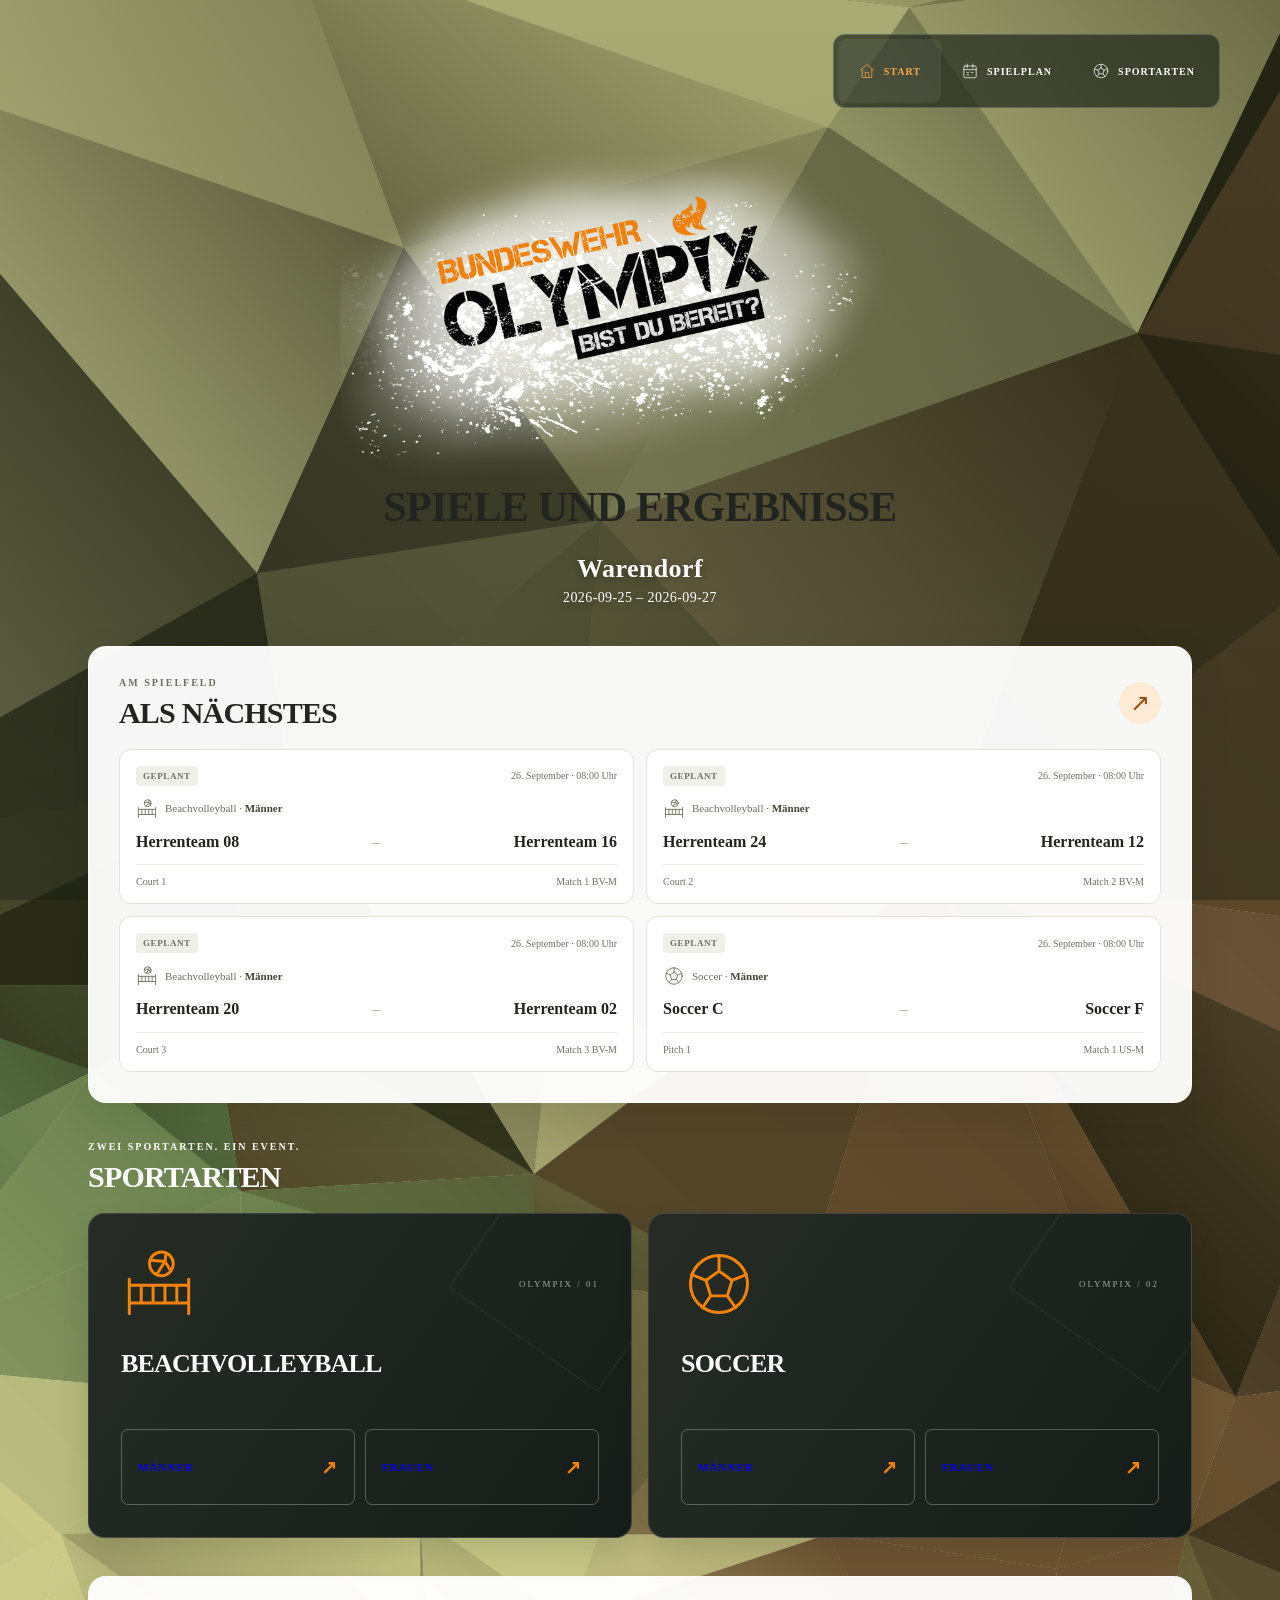
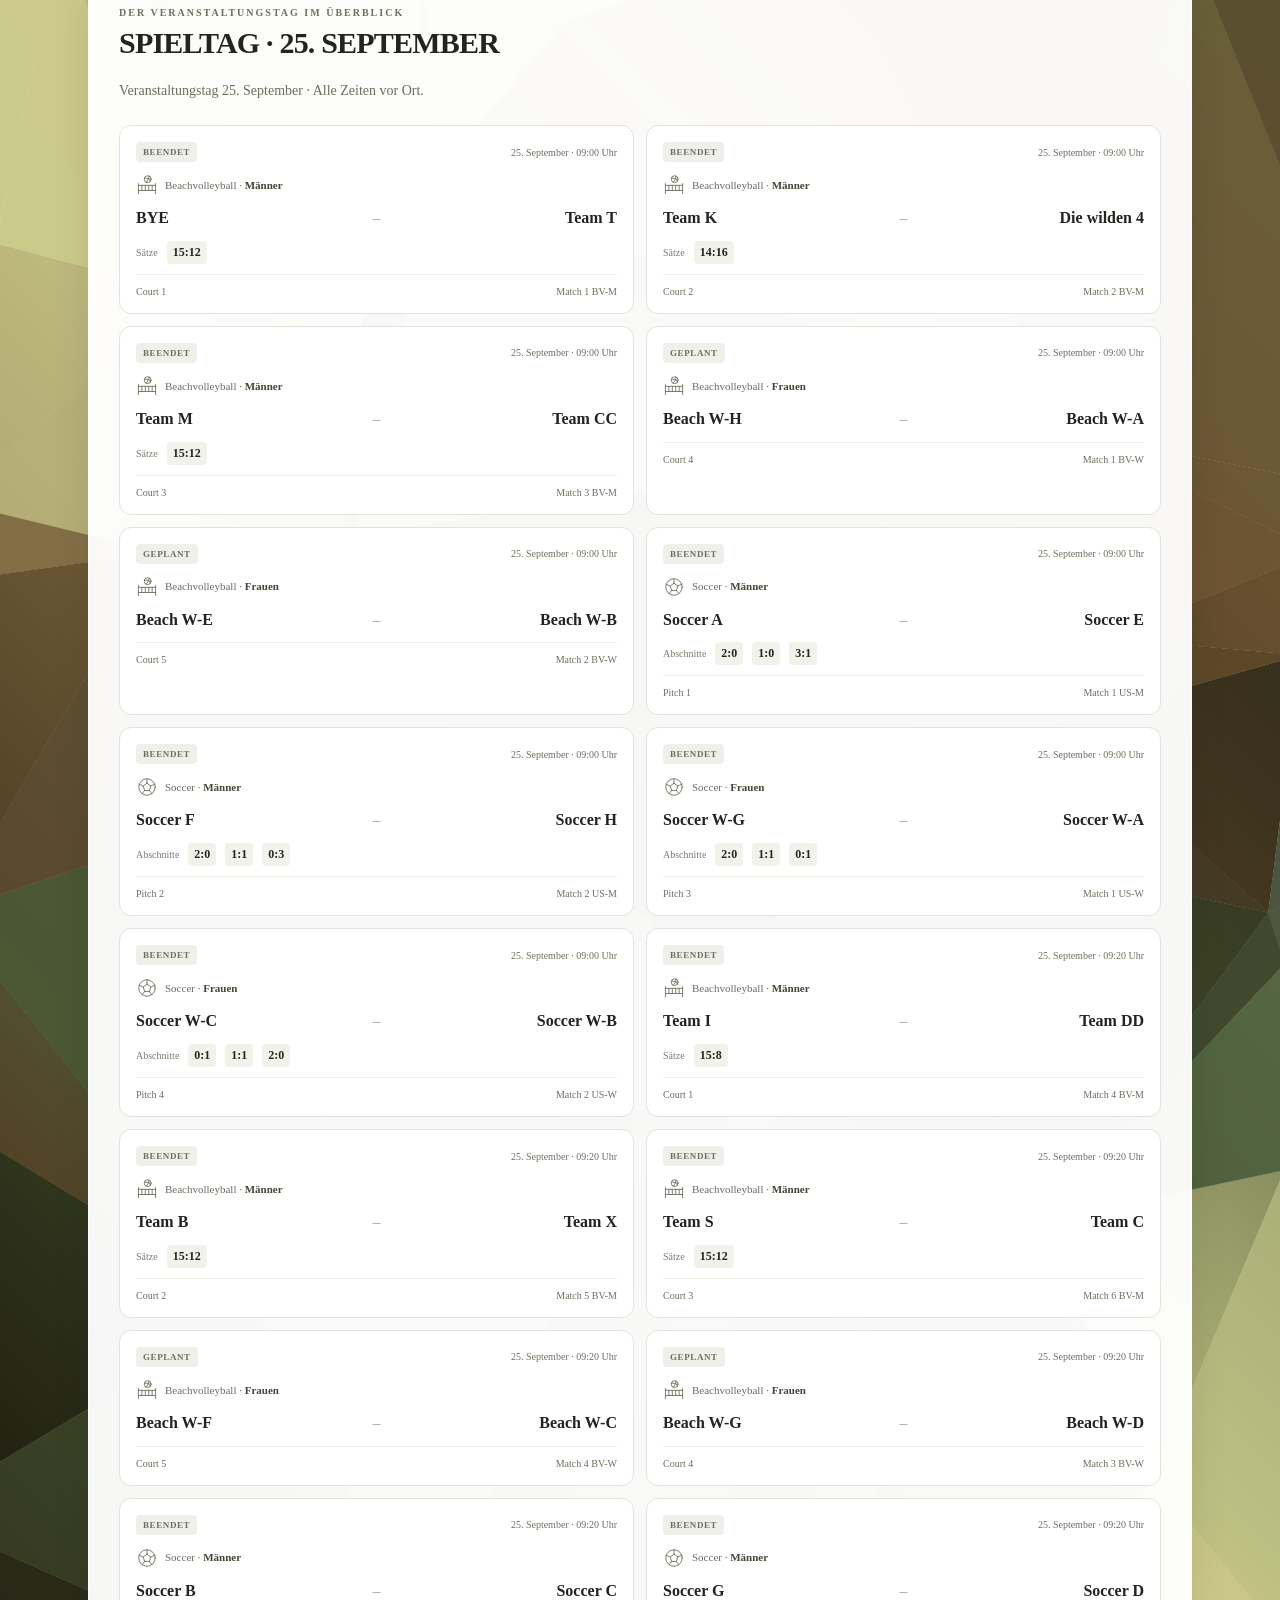
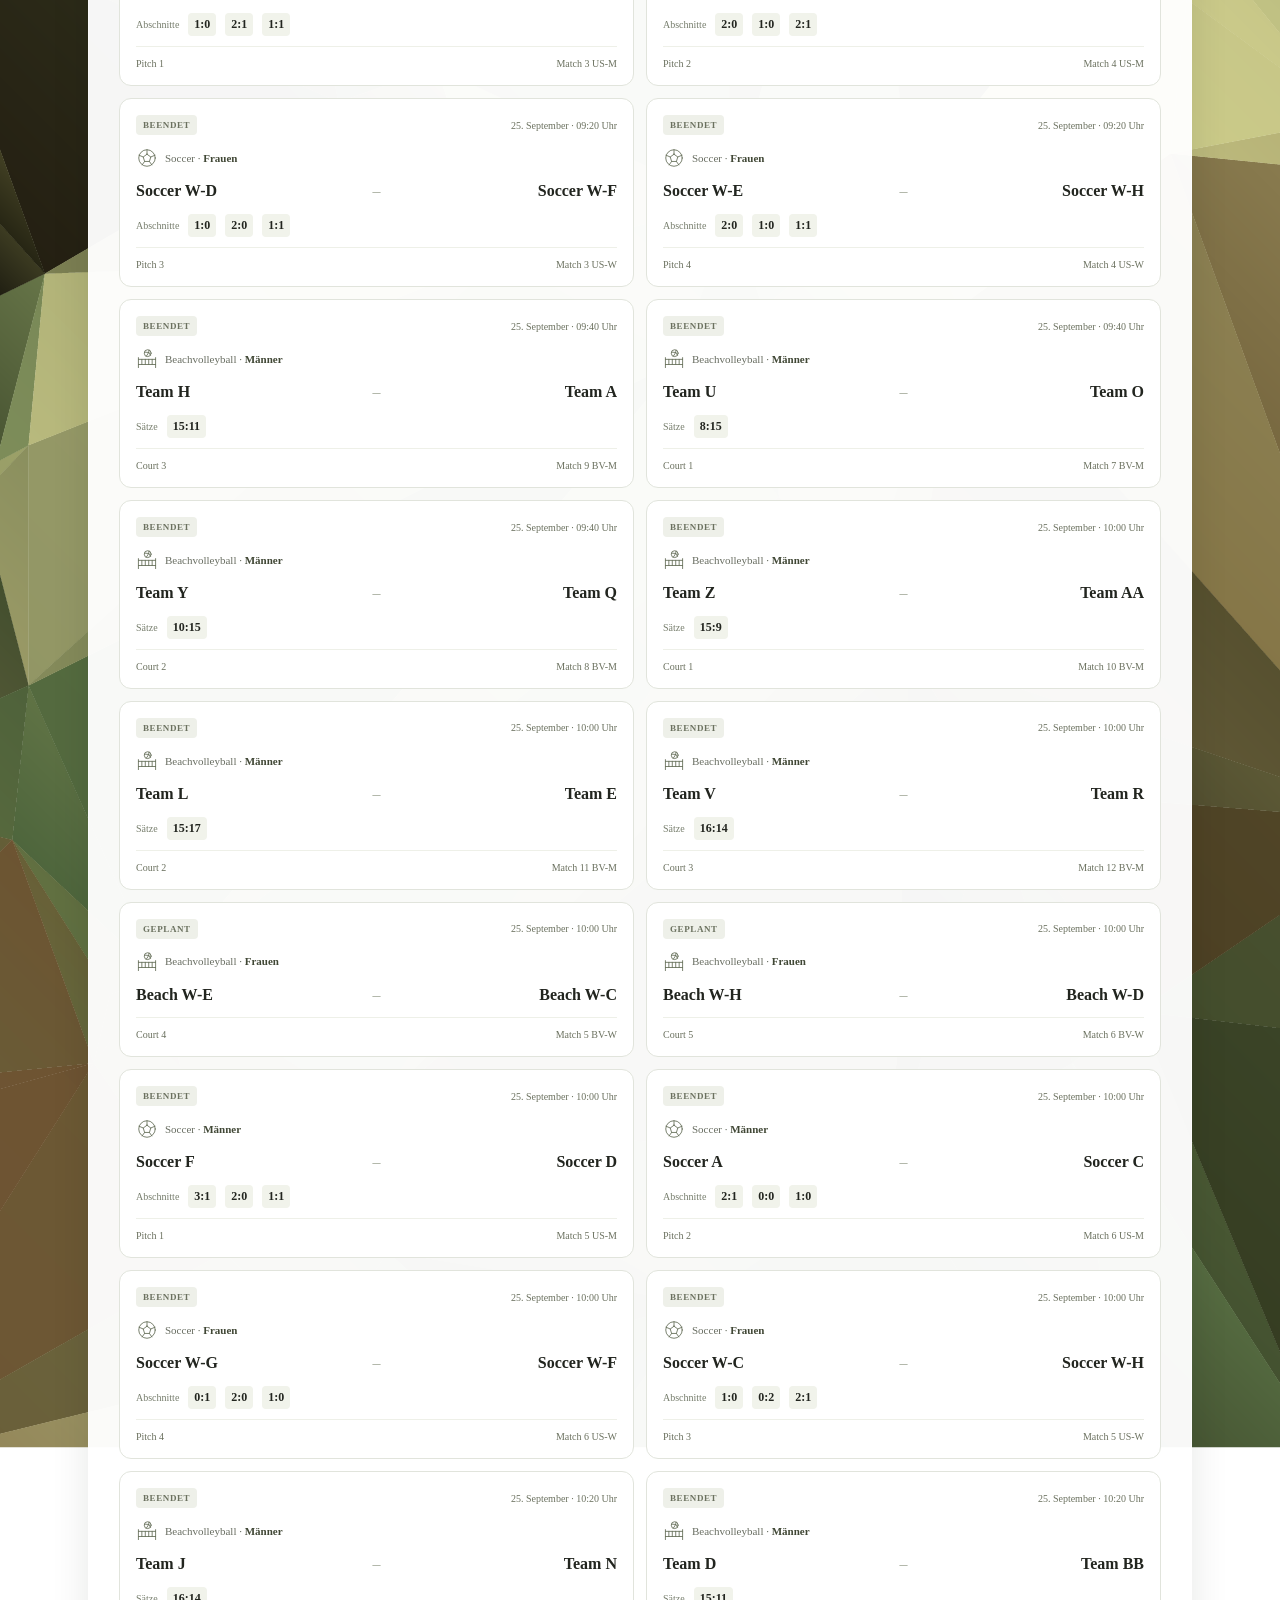
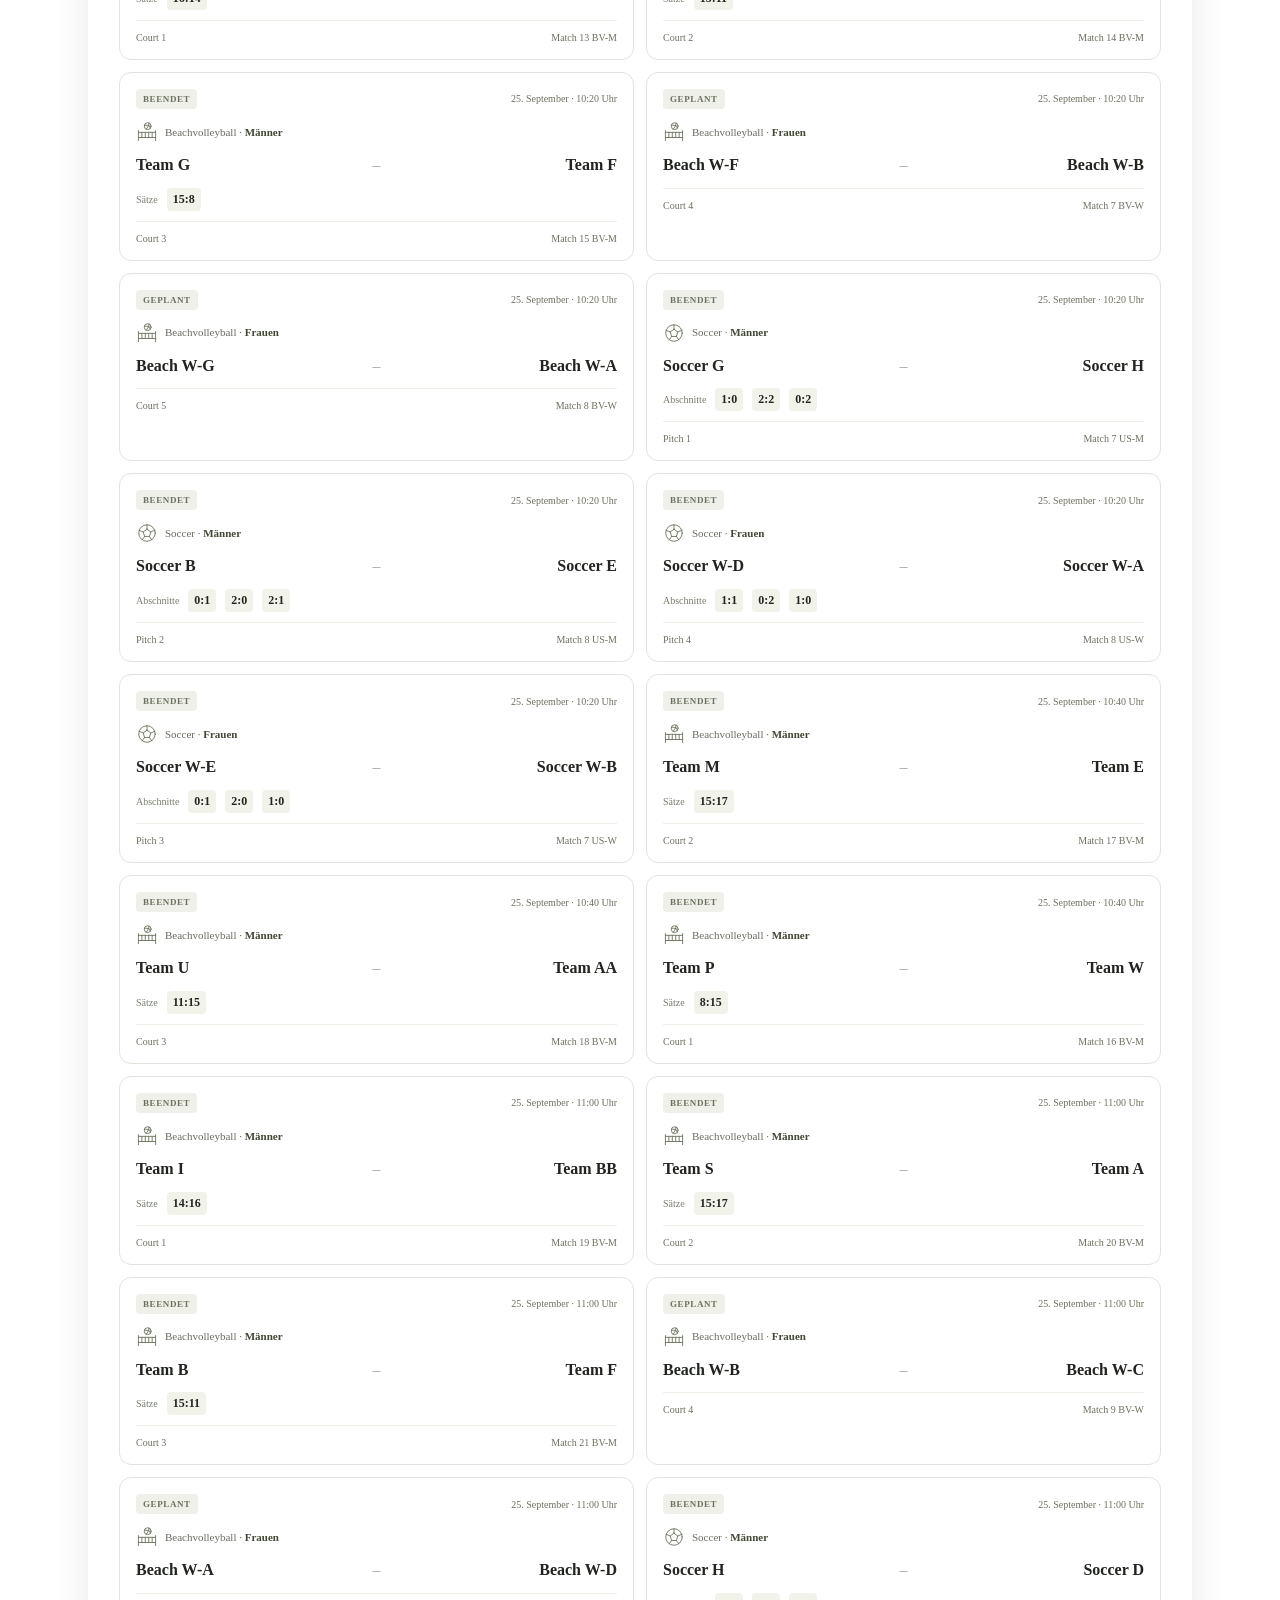
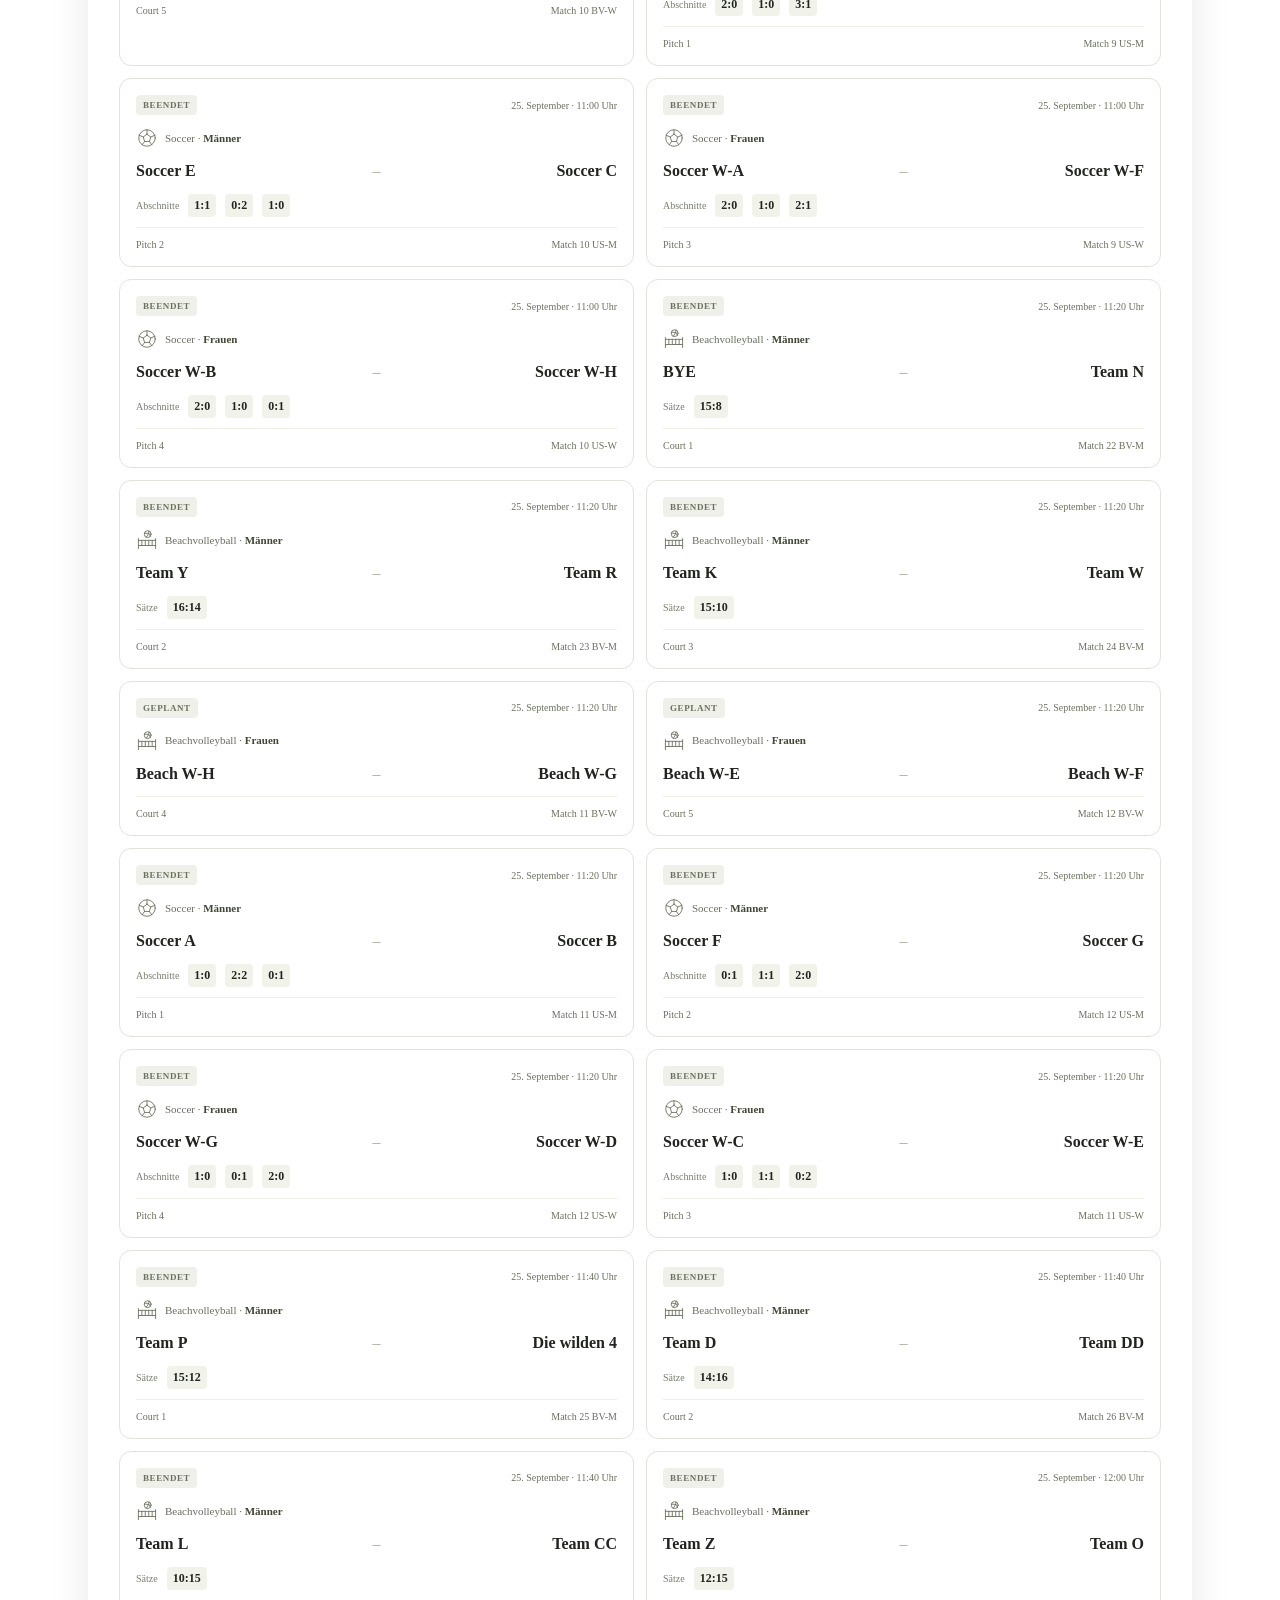
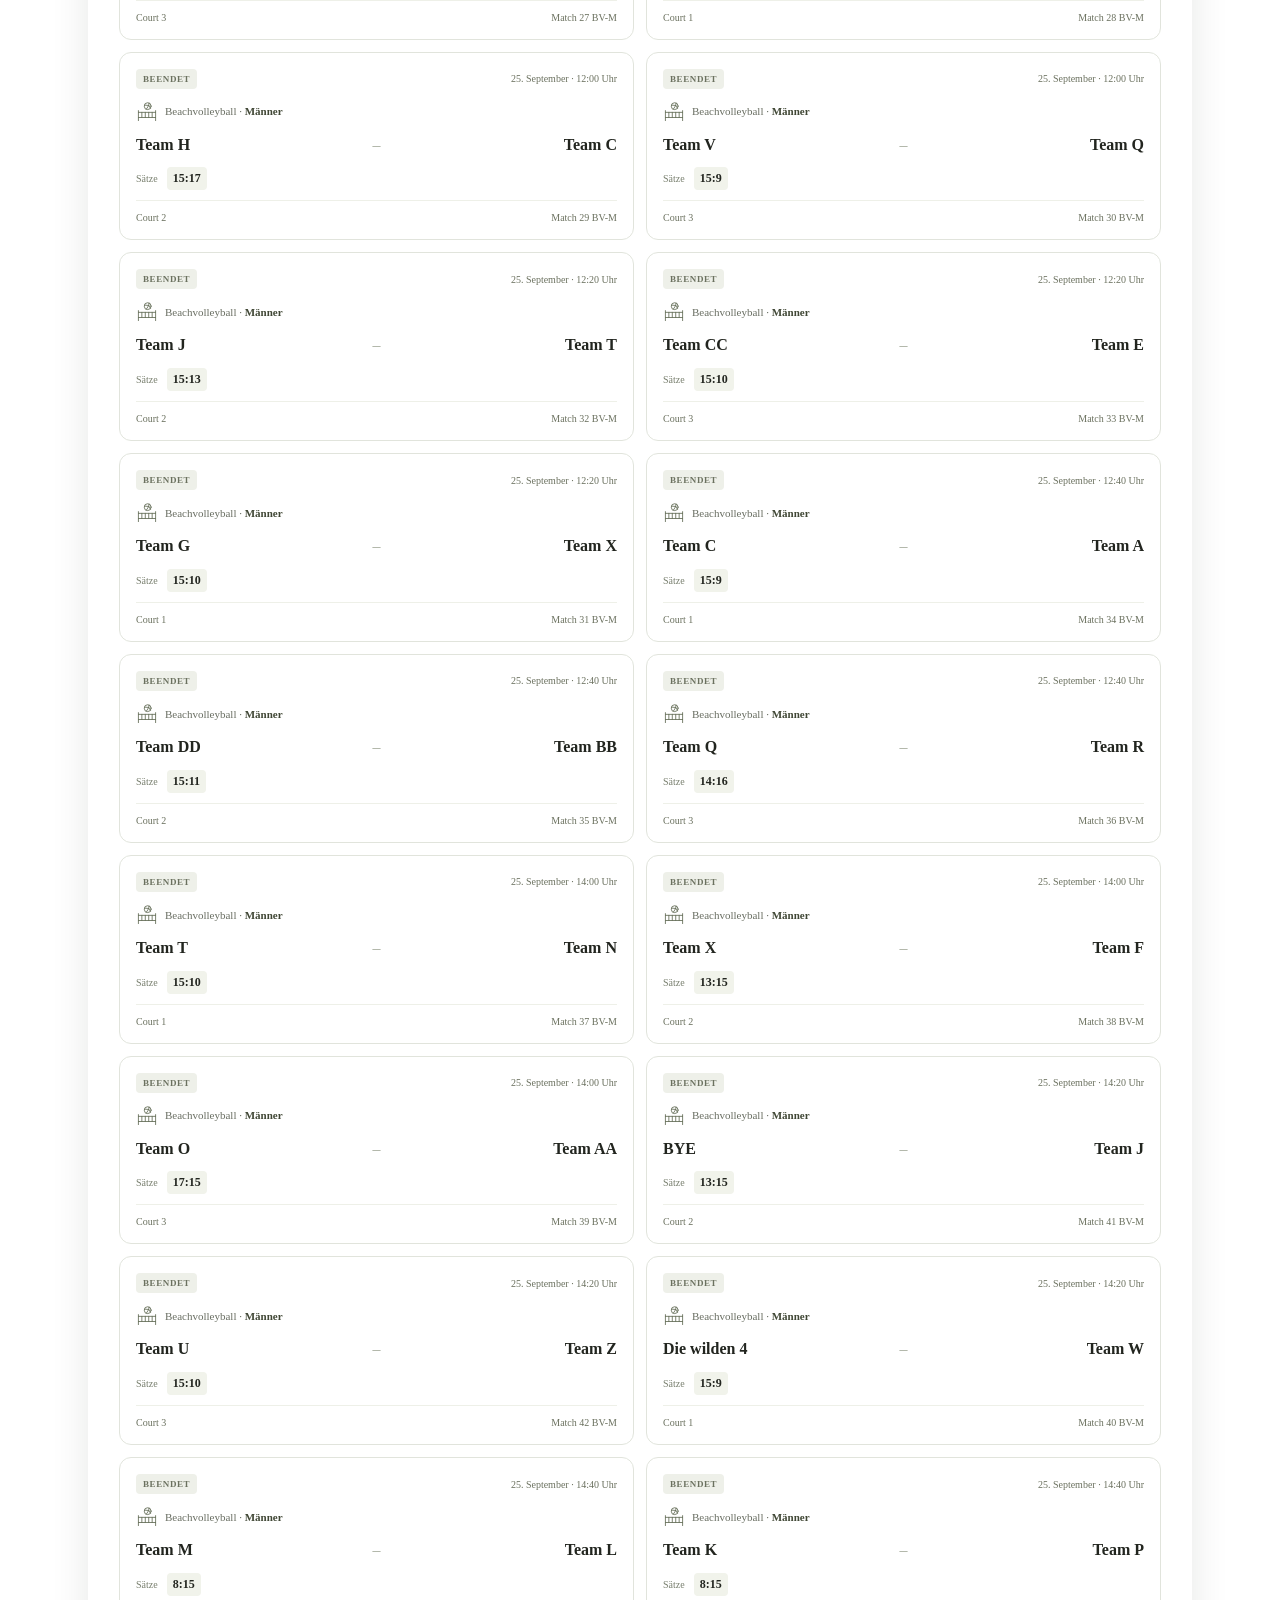
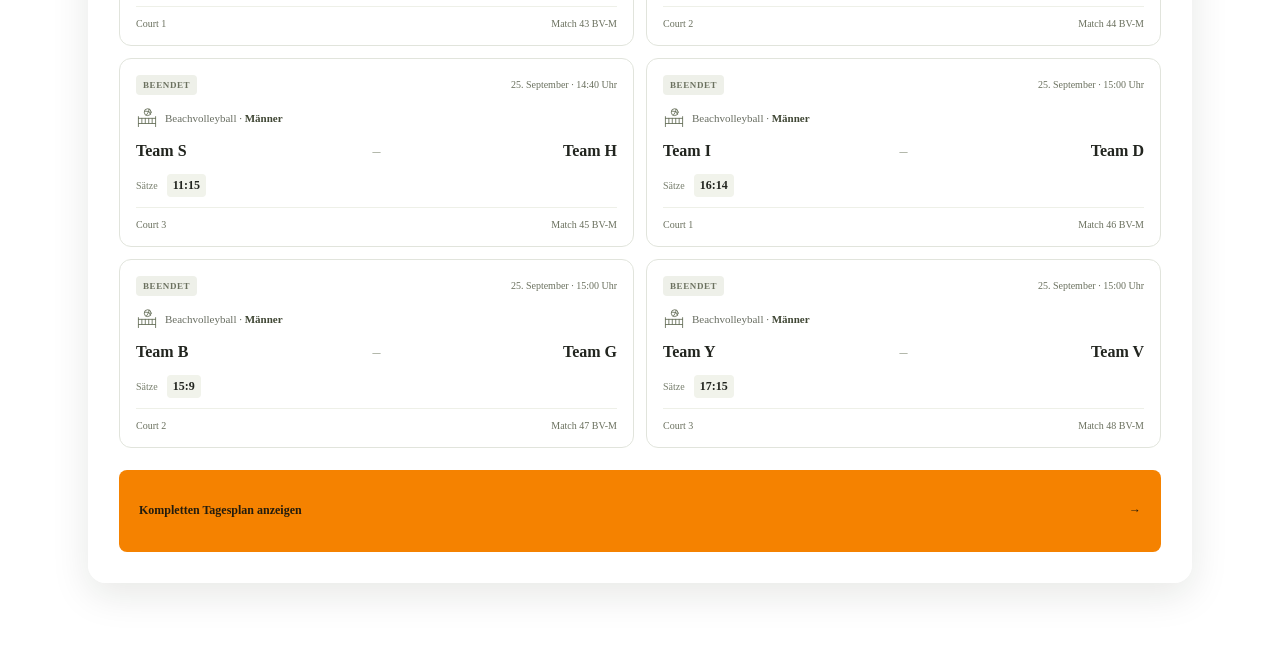
==== commit d00b887d: "Add live homepage updates and rename Soccer" ====
--- a/index.html
+++ b/index.html
@@ -86,13 +86,13 @@
   <div class="section-heading">
     <div>
       <p class="eyebrow">Am Spielfeld</p>
-      <h2>Live & als Nächstes</h2>
+      <h2 data-home-heading>Live & als Nächstes</h2>
     </div>
 
     <span class="section-mark" aria-hidden="true">↗</span>
   </div>
 
-  <div class="match-grid">
+  <div class="match-grid" data-home-matches>
     
 <article class="match-card is-live">
   <div class="match-top">
@@ -156,7 +156,7 @@
     stroke-linejoin="round"
     aria-hidden="true"><circle cx="32" cy="32" r="24"/>
              <path d="m32 21 11 8-4 13H25l-4-13 11-8ZM32 21V8M43 29l12-5M39 42l7 10M25 42l-7 10M21 29 9 24"/></svg>
-    <span>Urban Street Soccer · <strong>Männer</strong></span>
+    <span>Soccer · <strong>Männer</strong></span>
   </div>
 
   <div class="match-teams">
@@ -395,7 +395,7 @@
     <span>OLYMPIX / 02</span>
   </div>
 
-  <h3>Urban Street Soccer</h3>
+  <h3>Soccer</h3>
 
   <div class="sport-buttons">
 
@@ -665,7 +665,7 @@
     stroke-linejoin="round"
     aria-hidden="true"><circle cx="32" cy="32" r="24"/>
              <path d="m32 21 11 8-4 13H25l-4-13 11-8ZM32 21V8M43 29l12-5M39 42l7 10M25 42l-7 10M21 29 9 24"/></svg>
-    <span>Urban Street Soccer · <strong>Männer</strong></span>
+    <span>Soccer · <strong>Männer</strong></span>
   </div>
 
   <div class="match-teams">
@@ -707,7 +707,7 @@
     stroke-linejoin="round"
     aria-hidden="true"><circle cx="32" cy="32" r="24"/>
              <path d="m32 21 11 8-4 13H25l-4-13 11-8ZM32 21V8M43 29l12-5M39 42l7 10M25 42l-7 10M21 29 9 24"/></svg>
-    <span>Urban Street Soccer · <strong>Männer</strong></span>
+    <span>Soccer · <strong>Männer</strong></span>
   </div>
 
   <div class="match-teams">
@@ -749,7 +749,7 @@
     stroke-linejoin="round"
     aria-hidden="true"><circle cx="32" cy="32" r="24"/>
              <path d="m32 21 11 8-4 13H25l-4-13 11-8ZM32 21V8M43 29l12-5M39 42l7 10M25 42l-7 10M21 29 9 24"/></svg>
-    <span>Urban Street Soccer · <strong>Frauen</strong></span>
+    <span>Soccer · <strong>Frauen</strong></span>
   </div>
 
   <div class="match-teams">
@@ -791,7 +791,7 @@
     stroke-linejoin="round"
     aria-hidden="true"><circle cx="32" cy="32" r="24"/>
              <path d="m32 21 11 8-4 13H25l-4-13 11-8ZM32 21V8M43 29l12-5M39 42l7 10M25 42l-7 10M21 29 9 24"/></svg>
-    <span>Urban Street Soccer · <strong>Frauen</strong></span>
+    <span>Soccer · <strong>Frauen</strong></span>
   </div>
 
   <div class="match-teams">
@@ -1042,7 +1042,7 @@
     stroke-linejoin="round"
     aria-hidden="true"><circle cx="32" cy="32" r="24"/>
              <path d="m32 21 11 8-4 13H25l-4-13 11-8ZM32 21V8M43 29l12-5M39 42l7 10M25 42l-7 10M21 29 9 24"/></svg>
-    <span>Urban Street Soccer · <strong>Männer</strong></span>
+    <span>Soccer · <strong>Männer</strong></span>
   </div>
 
   <div class="match-teams">
@@ -1084,7 +1084,7 @@
     stroke-linejoin="round"
     aria-hidden="true"><circle cx="32" cy="32" r="24"/>
              <path d="m32 21 11 8-4 13H25l-4-13 11-8ZM32 21V8M43 29l12-5M39 42l7 10M25 42l-7 10M21 29 9 24"/></svg>
-    <span>Urban Street Soccer · <strong>Männer</strong></span>
+    <span>Soccer · <strong>Männer</strong></span>
   </div>
 
   <div class="match-teams">
@@ -1126,7 +1126,7 @@
     stroke-linejoin="round"
     aria-hidden="true"><circle cx="32" cy="32" r="24"/>
              <path d="m32 21 11 8-4 13H25l-4-13 11-8ZM32 21V8M43 29l12-5M39 42l7 10M25 42l-7 10M21 29 9 24"/></svg>
-    <span>Urban Street Soccer · <strong>Frauen</strong></span>
+    <span>Soccer · <strong>Frauen</strong></span>
   </div>
 
   <div class="match-teams">
@@ -1168,7 +1168,7 @@
     stroke-linejoin="round"
     aria-hidden="true"><circle cx="32" cy="32" r="24"/>
              <path d="m32 21 11 8-4 13H25l-4-13 11-8ZM32 21V8M43 29l12-5M39 42l7 10M25 42l-7 10M21 29 9 24"/></svg>
-    <span>Urban Street Soccer · <strong>Frauen</strong></span>
+    <span>Soccer · <strong>Frauen</strong></span>
   </div>
 
   <div class="match-teams">
@@ -1548,7 +1548,7 @@
     stroke-linejoin="round"
     aria-hidden="true"><circle cx="32" cy="32" r="24"/>
              <path d="m32 21 11 8-4 13H25l-4-13 11-8ZM32 21V8M43 29l12-5M39 42l7 10M25 42l-7 10M21 29 9 24"/></svg>
-    <span>Urban Street Soccer · <strong>Männer</strong></span>
+    <span>Soccer · <strong>Männer</strong></span>
   </div>
 
   <div class="match-teams">
@@ -1590,7 +1590,7 @@
     stroke-linejoin="round"
     aria-hidden="true"><circle cx="32" cy="32" r="24"/>
              <path d="m32 21 11 8-4 13H25l-4-13 11-8ZM32 21V8M43 29l12-5M39 42l7 10M25 42l-7 10M21 29 9 24"/></svg>
-    <span>Urban Street Soccer · <strong>Männer</strong></span>
+    <span>Soccer · <strong>Männer</strong></span>
   </div>
 
   <div class="match-teams">
@@ -1632,7 +1632,7 @@
     stroke-linejoin="round"
     aria-hidden="true"><circle cx="32" cy="32" r="24"/>
              <path d="m32 21 11 8-4 13H25l-4-13 11-8ZM32 21V8M43 29l12-5M39 42l7 10M25 42l-7 10M21 29 9 24"/></svg>
-    <span>Urban Street Soccer · <strong>Frauen</strong></span>
+    <span>Soccer · <strong>Frauen</strong></span>
   </div>
 
   <div class="match-teams">
@@ -1674,7 +1674,7 @@
     stroke-linejoin="round"
     aria-hidden="true"><circle cx="32" cy="32" r="24"/>
              <path d="m32 21 11 8-4 13H25l-4-13 11-8ZM32 21V8M43 29l12-5M39 42l7 10M25 42l-7 10M21 29 9 24"/></svg>
-    <span>Urban Street Soccer · <strong>Frauen</strong></span>
+    <span>Soccer · <strong>Frauen</strong></span>
   </div>
 
   <div class="match-teams">
@@ -1925,7 +1925,7 @@
     stroke-linejoin="round"
     aria-hidden="true"><circle cx="32" cy="32" r="24"/>
              <path d="m32 21 11 8-4 13H25l-4-13 11-8ZM32 21V8M43 29l12-5M39 42l7 10M25 42l-7 10M21 29 9 24"/></svg>
-    <span>Urban Street Soccer · <strong>Männer</strong></span>
+    <span>Soccer · <strong>Männer</strong></span>
   </div>
 
   <div class="match-teams">
@@ -1967,7 +1967,7 @@
     stroke-linejoin="round"
     aria-hidden="true"><circle cx="32" cy="32" r="24"/>
              <path d="m32 21 11 8-4 13H25l-4-13 11-8ZM32 21V8M43 29l12-5M39 42l7 10M25 42l-7 10M21 29 9 24"/></svg>
-    <span>Urban Street Soccer · <strong>Männer</strong></span>
+    <span>Soccer · <strong>Männer</strong></span>
   </div>
 
   <div class="match-teams">
@@ -2009,7 +2009,7 @@
     stroke-linejoin="round"
     aria-hidden="true"><circle cx="32" cy="32" r="24"/>
              <path d="m32 21 11 8-4 13H25l-4-13 11-8ZM32 21V8M43 29l12-5M39 42l7 10M25 42l-7 10M21 29 9 24"/></svg>
-    <span>Urban Street Soccer · <strong>Frauen</strong></span>
+    <span>Soccer · <strong>Frauen</strong></span>
   </div>
 
   <div class="match-teams">
@@ -2051,7 +2051,7 @@
     stroke-linejoin="round"
     aria-hidden="true"><circle cx="32" cy="32" r="24"/>
              <path d="m32 21 11 8-4 13H25l-4-13 11-8ZM32 21V8M43 29l12-5M39 42l7 10M25 42l-7 10M21 29 9 24"/></svg>
-    <span>Urban Street Soccer · <strong>Frauen</strong></span>
+    <span>Soccer · <strong>Frauen</strong></span>
   </div>
 
   <div class="match-teams">
@@ -2431,7 +2431,7 @@
     stroke-linejoin="round"
     aria-hidden="true"><circle cx="32" cy="32" r="24"/>
              <path d="m32 21 11 8-4 13H25l-4-13 11-8ZM32 21V8M43 29l12-5M39 42l7 10M25 42l-7 10M21 29 9 24"/></svg>
-    <span>Urban Street Soccer · <strong>Männer</strong></span>
+    <span>Soccer · <strong>Männer</strong></span>
   </div>
 
   <div class="match-teams">
@@ -2473,7 +2473,7 @@
     stroke-linejoin="round"
     aria-hidden="true"><circle cx="32" cy="32" r="24"/>
              <path d="m32 21 11 8-4 13H25l-4-13 11-8ZM32 21V8M43 29l12-5M39 42l7 10M25 42l-7 10M21 29 9 24"/></svg>
-    <span>Urban Street Soccer · <strong>Männer</strong></span>
+    <span>Soccer · <strong>Männer</strong></span>
   </div>
 
   <div class="match-teams">
@@ -2515,7 +2515,7 @@
     stroke-linejoin="round"
     aria-hidden="true"><circle cx="32" cy="32" r="24"/>
              <path d="m32 21 11 8-4 13H25l-4-13 11-8ZM32 21V8M43 29l12-5M39 42l7 10M25 42l-7 10M21 29 9 24"/></svg>
-    <span>Urban Street Soccer · <strong>Frauen</strong></span>
+    <span>Soccer · <strong>Frauen</strong></span>
   </div>
 
   <div class="match-teams">
@@ -2557,7 +2557,7 @@
     stroke-linejoin="round"
     aria-hidden="true"><circle cx="32" cy="32" r="24"/>
              <path d="m32 21 11 8-4 13H25l-4-13 11-8ZM32 21V8M43 29l12-5M39 42l7 10M25 42l-7 10M21 29 9 24"/></svg>
-    <span>Urban Street Soccer · <strong>Frauen</strong></span>
+    <span>Soccer · <strong>Frauen</strong></span>
   </div>
 
   <div class="match-teams">
@@ -2808,7 +2808,7 @@
     stroke-linejoin="round"
     aria-hidden="true"><circle cx="32" cy="32" r="24"/>
              <path d="m32 21 11 8-4 13H25l-4-13 11-8ZM32 21V8M43 29l12-5M39 42l7 10M25 42l-7 10M21 29 9 24"/></svg>
-    <span>Urban Street Soccer · <strong>Männer</strong></span>
+    <span>Soccer · <strong>Männer</strong></span>
   </div>
 
   <div class="match-teams">
@@ -2850,7 +2850,7 @@
     stroke-linejoin="round"
     aria-hidden="true"><circle cx="32" cy="32" r="24"/>
              <path d="m32 21 11 8-4 13H25l-4-13 11-8ZM32 21V8M43 29l12-5M39 42l7 10M25 42l-7 10M21 29 9 24"/></svg>
-    <span>Urban Street Soccer · <strong>Männer</strong></span>
+    <span>Soccer · <strong>Männer</strong></span>
   </div>
 
   <div class="match-teams">
@@ -2892,7 +2892,7 @@
     stroke-linejoin="round"
     aria-hidden="true"><circle cx="32" cy="32" r="24"/>
              <path d="m32 21 11 8-4 13H25l-4-13 11-8ZM32 21V8M43 29l12-5M39 42l7 10M25 42l-7 10M21 29 9 24"/></svg>
-    <span>Urban Street Soccer · <strong>Frauen</strong></span>
+    <span>Soccer · <strong>Frauen</strong></span>
   </div>
 
   <div class="match-teams">
@@ -2934,7 +2934,7 @@
     stroke-linejoin="round"
     aria-hidden="true"><circle cx="32" cy="32" r="24"/>
              <path d="m32 21 11 8-4 13H25l-4-13 11-8ZM32 21V8M43 29l12-5M39 42l7 10M25 42l-7 10M21 29 9 24"/></svg>
-    <span>Urban Street Soccer · <strong>Frauen</strong></span>
+    <span>Soccer · <strong>Frauen</strong></span>
   </div>
 
   <div class="match-teams">
@@ -3995,6 +3995,7 @@
   </a>
 
 </section>
+<script src="live-home.js"></script>
 
   </main>
 
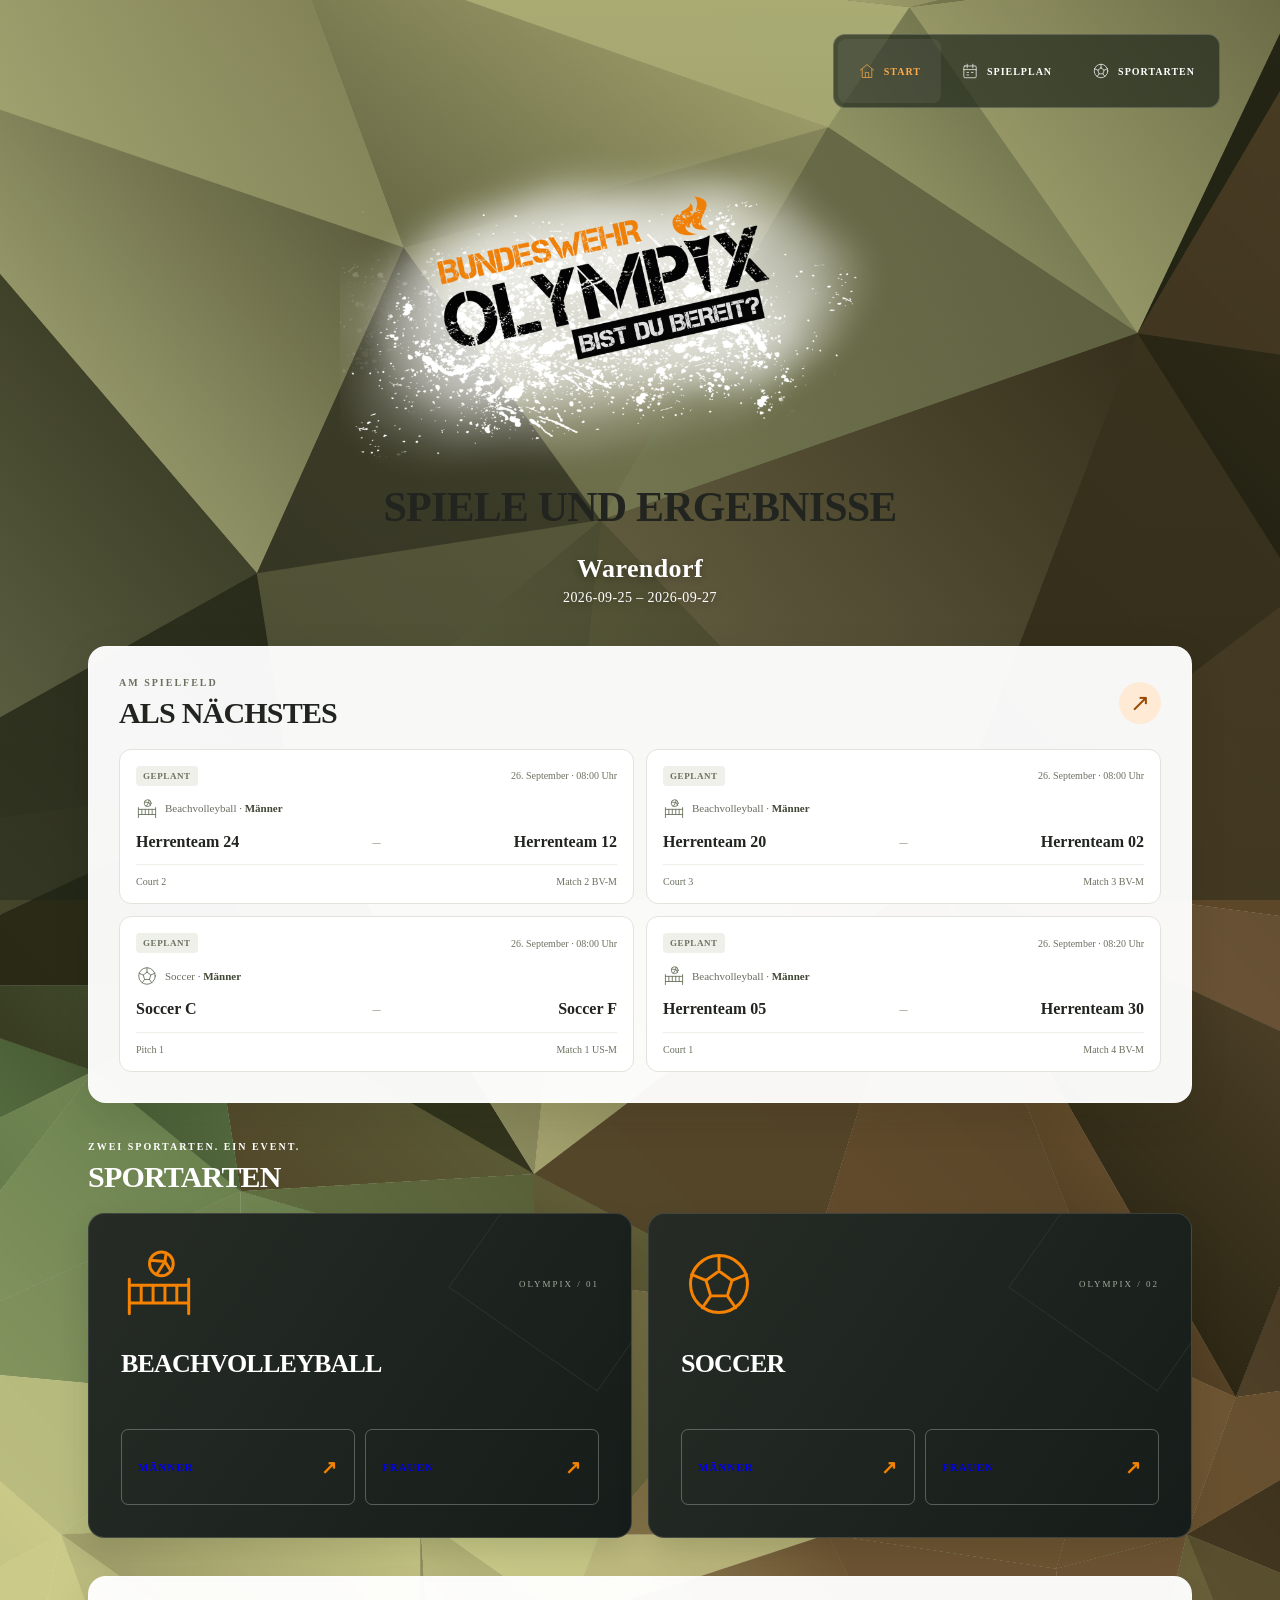
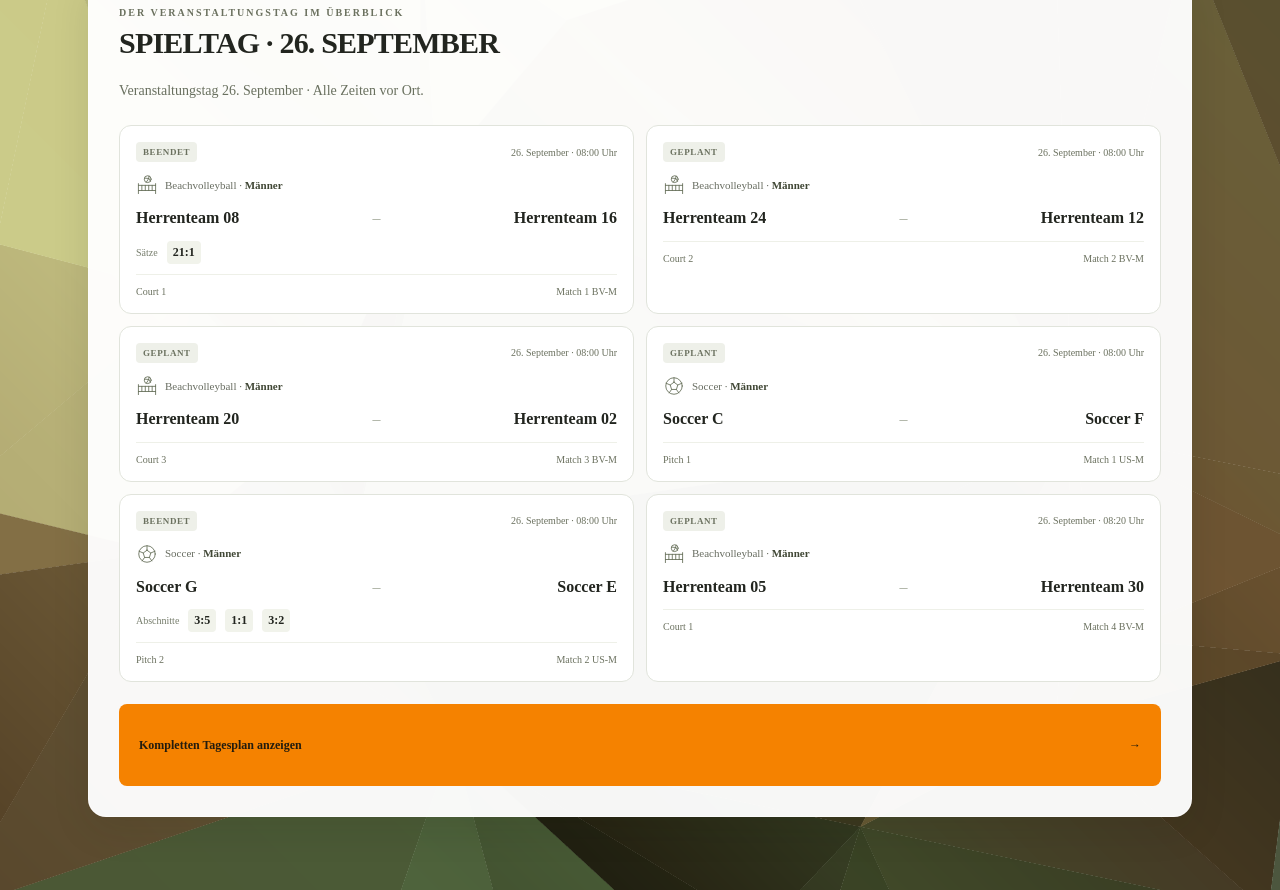
==== commit 0a380559: "Make landing page schedule live" ====
--- a/index.html
+++ b/index.html
@@ -416,22 +416,15 @@
 
 </section>
 
-
-<section class="public-panel">
+<section class="public-panel" data-home-day>
 
   <div class="section-heading">
     <div>
-      <p class="eyebrow">
-        Der Veranstaltungstag im Überblick
-      </p>
-      <h2>Spieltag · 25. September</h2>
+      <p class="eyebrow">Dein Tag am Spielfeld</p>
+      <h2>Heute · 25. September</h2>
     </div>
   </div>
-
-  <p class="day-note">
-    Veranstaltungstag 25. September · Alle Zeiten vor Ort.
-  </p>
-
+  
   <div class="match-grid">
     
 <article class="match-card">
@@ -443,7 +436,7 @@
 
     <span>
       25. September · 
-      09:00 Uhr
+      14:40 Uhr
     </span>
   </div>
 
@@ -461,806 +454,9 @@
   </div>
 
   <div class="match-teams">
-    <strong>BYE</strong>
-    <span class="versus">–</span>
-    <strong>Team T</strong>
-  </div>
-
-  <div class="score-line">
-          <span>Sätze</span>
-          <strong>15:12</strong>
-        </div>
-  
-
-  <div class="match-bottom">
-    <span>Court 1</span>
-    <span>Match 1 BV-M</span>
-  </div>
-</article>
-<article class="match-card">
-  <div class="match-top">
-    <span class="status status-FINAL">
-      
-      BEENDET
-    </span>
-
-    <span>
-      25. September · 
-      09:00 Uhr
-    </span>
-  </div>
-
-  <div class="match-meta">
-    <svg viewBox="0 0 64 64"
-    fill="none"
-    stroke="currentColor"
-    stroke-width="2.5"
-    stroke-linecap="round"
-    stroke-linejoin="round"
-    aria-hidden="true"><path d="M7 28v29M57 28v29M7 33h50M7 48h50M17 33v15m10-15v15m10-15v15m10-15v15"/>
-             <circle cx="34" cy="15" r="10"/>
-             <path d="m25 12 12 1 5 8m-5-8 1-7M30 24l7-11"/></svg>
-    <span>Beachvolleyball · <strong>Männer</strong></span>
-  </div>
-
-  <div class="match-teams">
-    <strong>Team K</strong>
-    <span class="versus">–</span>
-    <strong>Die wilden 4</strong>
-  </div>
-
-  <div class="score-line">
-          <span>Sätze</span>
-          <strong>14:16</strong>
-        </div>
-  
-
-  <div class="match-bottom">
-    <span>Court 2</span>
-    <span>Match 2 BV-M</span>
-  </div>
-</article>
-<article class="match-card">
-  <div class="match-top">
-    <span class="status status-FINAL">
-      
-      BEENDET
-    </span>
-
-    <span>
-      25. September · 
-      09:00 Uhr
-    </span>
-  </div>
-
-  <div class="match-meta">
-    <svg viewBox="0 0 64 64"
-    fill="none"
-    stroke="currentColor"
-    stroke-width="2.5"
-    stroke-linecap="round"
-    stroke-linejoin="round"
-    aria-hidden="true"><path d="M7 28v29M57 28v29M7 33h50M7 48h50M17 33v15m10-15v15m10-15v15m10-15v15"/>
-             <circle cx="34" cy="15" r="10"/>
-             <path d="m25 12 12 1 5 8m-5-8 1-7M30 24l7-11"/></svg>
-    <span>Beachvolleyball · <strong>Männer</strong></span>
-  </div>
-
-  <div class="match-teams">
     <strong>Team M</strong>
     <span class="versus">–</span>
-    <strong>Team CC</strong>
-  </div>
-
-  <div class="score-line">
-          <span>Sätze</span>
-          <strong>15:12</strong>
-        </div>
-  
-
-  <div class="match-bottom">
-    <span>Court 3</span>
-    <span>Match 3 BV-M</span>
-  </div>
-</article>
-<article class="match-card">
-  <div class="match-top">
-    <span class="status status-SCHEDULED">
-      
-      GEPLANT
-    </span>
-
-    <span>
-      25. September · 
-      09:00 Uhr
-    </span>
-  </div>
-
-  <div class="match-meta">
-    <svg viewBox="0 0 64 64"
-    fill="none"
-    stroke="currentColor"
-    stroke-width="2.5"
-    stroke-linecap="round"
-    stroke-linejoin="round"
-    aria-hidden="true"><path d="M7 28v29M57 28v29M7 33h50M7 48h50M17 33v15m10-15v15m10-15v15m10-15v15"/>
-             <circle cx="34" cy="15" r="10"/>
-             <path d="m25 12 12 1 5 8m-5-8 1-7M30 24l7-11"/></svg>
-    <span>Beachvolleyball · <strong>Frauen</strong></span>
-  </div>
-
-  <div class="match-teams">
-    <strong>Beach W-H</strong>
-    <span class="versus">–</span>
-    <strong>Beach W-A</strong>
-  </div>
-
-  
-  
-
-  <div class="match-bottom">
-    <span>Court 4</span>
-    <span>Match 1 BV-W</span>
-  </div>
-</article>
-<article class="match-card">
-  <div class="match-top">
-    <span class="status status-SCHEDULED">
-      
-      GEPLANT
-    </span>
-
-    <span>
-      25. September · 
-      09:00 Uhr
-    </span>
-  </div>
-
-  <div class="match-meta">
-    <svg viewBox="0 0 64 64"
-    fill="none"
-    stroke="currentColor"
-    stroke-width="2.5"
-    stroke-linecap="round"
-    stroke-linejoin="round"
-    aria-hidden="true"><path d="M7 28v29M57 28v29M7 33h50M7 48h50M17 33v15m10-15v15m10-15v15m10-15v15"/>
-             <circle cx="34" cy="15" r="10"/>
-             <path d="m25 12 12 1 5 8m-5-8 1-7M30 24l7-11"/></svg>
-    <span>Beachvolleyball · <strong>Frauen</strong></span>
-  </div>
-
-  <div class="match-teams">
-    <strong>Beach W-E</strong>
-    <span class="versus">–</span>
-    <strong>Beach W-B</strong>
-  </div>
-
-  
-  
-
-  <div class="match-bottom">
-    <span>Court 5</span>
-    <span>Match 2 BV-W</span>
-  </div>
-</article>
-<article class="match-card">
-  <div class="match-top">
-    <span class="status status-FINAL">
-      
-      BEENDET
-    </span>
-
-    <span>
-      25. September · 
-      09:00 Uhr
-    </span>
-  </div>
-
-  <div class="match-meta">
-    <svg viewBox="0 0 64 64"
-    fill="none"
-    stroke="currentColor"
-    stroke-width="2.5"
-    stroke-linecap="round"
-    stroke-linejoin="round"
-    aria-hidden="true"><circle cx="32" cy="32" r="24"/>
-             <path d="m32 21 11 8-4 13H25l-4-13 11-8ZM32 21V8M43 29l12-5M39 42l7 10M25 42l-7 10M21 29 9 24"/></svg>
-    <span>Soccer · <strong>Männer</strong></span>
-  </div>
-
-  <div class="match-teams">
-    <strong>Soccer A</strong>
-    <span class="versus">–</span>
-    <strong>Soccer E</strong>
-  </div>
-
-  <div class="score-line">
-          <span>Abschnitte</span>
-          <strong>2:0</strong><strong>1:0</strong><strong>3:1</strong>
-        </div>
-  
-
-  <div class="match-bottom">
-    <span>Pitch 1</span>
-    <span>Match 1 US-M</span>
-  </div>
-</article>
-<article class="match-card">
-  <div class="match-top">
-    <span class="status status-FINAL">
-      
-      BEENDET
-    </span>
-
-    <span>
-      25. September · 
-      09:00 Uhr
-    </span>
-  </div>
-
-  <div class="match-meta">
-    <svg viewBox="0 0 64 64"
-    fill="none"
-    stroke="currentColor"
-    stroke-width="2.5"
-    stroke-linecap="round"
-    stroke-linejoin="round"
-    aria-hidden="true"><circle cx="32" cy="32" r="24"/>
-             <path d="m32 21 11 8-4 13H25l-4-13 11-8ZM32 21V8M43 29l12-5M39 42l7 10M25 42l-7 10M21 29 9 24"/></svg>
-    <span>Soccer · <strong>Männer</strong></span>
-  </div>
-
-  <div class="match-teams">
-    <strong>Soccer F</strong>
-    <span class="versus">–</span>
-    <strong>Soccer H</strong>
-  </div>
-
-  <div class="score-line">
-          <span>Abschnitte</span>
-          <strong>2:0</strong><strong>1:1</strong><strong>0:3</strong>
-        </div>
-  
-
-  <div class="match-bottom">
-    <span>Pitch 2</span>
-    <span>Match 2 US-M</span>
-  </div>
-</article>
-<article class="match-card">
-  <div class="match-top">
-    <span class="status status-FINAL">
-      
-      BEENDET
-    </span>
-
-    <span>
-      25. September · 
-      09:00 Uhr
-    </span>
-  </div>
-
-  <div class="match-meta">
-    <svg viewBox="0 0 64 64"
-    fill="none"
-    stroke="currentColor"
-    stroke-width="2.5"
-    stroke-linecap="round"
-    stroke-linejoin="round"
-    aria-hidden="true"><circle cx="32" cy="32" r="24"/>
-             <path d="m32 21 11 8-4 13H25l-4-13 11-8ZM32 21V8M43 29l12-5M39 42l7 10M25 42l-7 10M21 29 9 24"/></svg>
-    <span>Soccer · <strong>Frauen</strong></span>
-  </div>
-
-  <div class="match-teams">
-    <strong>Soccer W-G</strong>
-    <span class="versus">–</span>
-    <strong>Soccer W-A</strong>
-  </div>
-
-  <div class="score-line">
-          <span>Abschnitte</span>
-          <strong>2:0</strong><strong>1:1</strong><strong>0:1</strong>
-        </div>
-  
-
-  <div class="match-bottom">
-    <span>Pitch 3</span>
-    <span>Match 1 US-W</span>
-  </div>
-</article>
-<article class="match-card">
-  <div class="match-top">
-    <span class="status status-FINAL">
-      
-      BEENDET
-    </span>
-
-    <span>
-      25. September · 
-      09:00 Uhr
-    </span>
-  </div>
-
-  <div class="match-meta">
-    <svg viewBox="0 0 64 64"
-    fill="none"
-    stroke="currentColor"
-    stroke-width="2.5"
-    stroke-linecap="round"
-    stroke-linejoin="round"
-    aria-hidden="true"><circle cx="32" cy="32" r="24"/>
-             <path d="m32 21 11 8-4 13H25l-4-13 11-8ZM32 21V8M43 29l12-5M39 42l7 10M25 42l-7 10M21 29 9 24"/></svg>
-    <span>Soccer · <strong>Frauen</strong></span>
-  </div>
-
-  <div class="match-teams">
-    <strong>Soccer W-C</strong>
-    <span class="versus">–</span>
-    <strong>Soccer W-B</strong>
-  </div>
-
-  <div class="score-line">
-          <span>Abschnitte</span>
-          <strong>0:1</strong><strong>1:1</strong><strong>2:0</strong>
-        </div>
-  
-
-  <div class="match-bottom">
-    <span>Pitch 4</span>
-    <span>Match 2 US-W</span>
-  </div>
-</article>
-<article class="match-card">
-  <div class="match-top">
-    <span class="status status-FINAL">
-      
-      BEENDET
-    </span>
-
-    <span>
-      25. September · 
-      09:20 Uhr
-    </span>
-  </div>
-
-  <div class="match-meta">
-    <svg viewBox="0 0 64 64"
-    fill="none"
-    stroke="currentColor"
-    stroke-width="2.5"
-    stroke-linecap="round"
-    stroke-linejoin="round"
-    aria-hidden="true"><path d="M7 28v29M57 28v29M7 33h50M7 48h50M17 33v15m10-15v15m10-15v15m10-15v15"/>
-             <circle cx="34" cy="15" r="10"/>
-             <path d="m25 12 12 1 5 8m-5-8 1-7M30 24l7-11"/></svg>
-    <span>Beachvolleyball · <strong>Männer</strong></span>
-  </div>
-
-  <div class="match-teams">
-    <strong>Team I</strong>
-    <span class="versus">–</span>
-    <strong>Team DD</strong>
-  </div>
-
-  <div class="score-line">
-          <span>Sätze</span>
-          <strong>15:8</strong>
-        </div>
-  
-
-  <div class="match-bottom">
-    <span>Court 1</span>
-    <span>Match 4 BV-M</span>
-  </div>
-</article>
-<article class="match-card">
-  <div class="match-top">
-    <span class="status status-FINAL">
-      
-      BEENDET
-    </span>
-
-    <span>
-      25. September · 
-      09:20 Uhr
-    </span>
-  </div>
-
-  <div class="match-meta">
-    <svg viewBox="0 0 64 64"
-    fill="none"
-    stroke="currentColor"
-    stroke-width="2.5"
-    stroke-linecap="round"
-    stroke-linejoin="round"
-    aria-hidden="true"><path d="M7 28v29M57 28v29M7 33h50M7 48h50M17 33v15m10-15v15m10-15v15m10-15v15"/>
-             <circle cx="34" cy="15" r="10"/>
-             <path d="m25 12 12 1 5 8m-5-8 1-7M30 24l7-11"/></svg>
-    <span>Beachvolleyball · <strong>Männer</strong></span>
-  </div>
-
-  <div class="match-teams">
-    <strong>Team B</strong>
-    <span class="versus">–</span>
-    <strong>Team X</strong>
-  </div>
-
-  <div class="score-line">
-          <span>Sätze</span>
-          <strong>15:12</strong>
-        </div>
-  
-
-  <div class="match-bottom">
-    <span>Court 2</span>
-    <span>Match 5 BV-M</span>
-  </div>
-</article>
-<article class="match-card">
-  <div class="match-top">
-    <span class="status status-FINAL">
-      
-      BEENDET
-    </span>
-
-    <span>
-      25. September · 
-      09:20 Uhr
-    </span>
-  </div>
-
-  <div class="match-meta">
-    <svg viewBox="0 0 64 64"
-    fill="none"
-    stroke="currentColor"
-    stroke-width="2.5"
-    stroke-linecap="round"
-    stroke-linejoin="round"
-    aria-hidden="true"><path d="M7 28v29M57 28v29M7 33h50M7 48h50M17 33v15m10-15v15m10-15v15m10-15v15"/>
-             <circle cx="34" cy="15" r="10"/>
-             <path d="m25 12 12 1 5 8m-5-8 1-7M30 24l7-11"/></svg>
-    <span>Beachvolleyball · <strong>Männer</strong></span>
-  </div>
-
-  <div class="match-teams">
-    <strong>Team S</strong>
-    <span class="versus">–</span>
-    <strong>Team C</strong>
-  </div>
-
-  <div class="score-line">
-          <span>Sätze</span>
-          <strong>15:12</strong>
-        </div>
-  
-
-  <div class="match-bottom">
-    <span>Court 3</span>
-    <span>Match 6 BV-M</span>
-  </div>
-</article>
-<article class="match-card">
-  <div class="match-top">
-    <span class="status status-SCHEDULED">
-      
-      GEPLANT
-    </span>
-
-    <span>
-      25. September · 
-      09:20 Uhr
-    </span>
-  </div>
-
-  <div class="match-meta">
-    <svg viewBox="0 0 64 64"
-    fill="none"
-    stroke="currentColor"
-    stroke-width="2.5"
-    stroke-linecap="round"
-    stroke-linejoin="round"
-    aria-hidden="true"><path d="M7 28v29M57 28v29M7 33h50M7 48h50M17 33v15m10-15v15m10-15v15m10-15v15"/>
-             <circle cx="34" cy="15" r="10"/>
-             <path d="m25 12 12 1 5 8m-5-8 1-7M30 24l7-11"/></svg>
-    <span>Beachvolleyball · <strong>Frauen</strong></span>
-  </div>
-
-  <div class="match-teams">
-    <strong>Beach W-F</strong>
-    <span class="versus">–</span>
-    <strong>Beach W-C</strong>
-  </div>
-
-  
-  
-
-  <div class="match-bottom">
-    <span>Court 5</span>
-    <span>Match 4 BV-W</span>
-  </div>
-</article>
-<article class="match-card">
-  <div class="match-top">
-    <span class="status status-SCHEDULED">
-      
-      GEPLANT
-    </span>
-
-    <span>
-      25. September · 
-      09:20 Uhr
-    </span>
-  </div>
-
-  <div class="match-meta">
-    <svg viewBox="0 0 64 64"
-    fill="none"
-    stroke="currentColor"
-    stroke-width="2.5"
-    stroke-linecap="round"
-    stroke-linejoin="round"
-    aria-hidden="true"><path d="M7 28v29M57 28v29M7 33h50M7 48h50M17 33v15m10-15v15m10-15v15m10-15v15"/>
-             <circle cx="34" cy="15" r="10"/>
-             <path d="m25 12 12 1 5 8m-5-8 1-7M30 24l7-11"/></svg>
-    <span>Beachvolleyball · <strong>Frauen</strong></span>
-  </div>
-
-  <div class="match-teams">
-    <strong>Beach W-G</strong>
-    <span class="versus">–</span>
-    <strong>Beach W-D</strong>
-  </div>
-
-  
-  
-
-  <div class="match-bottom">
-    <span>Court 4</span>
-    <span>Match 3 BV-W</span>
-  </div>
-</article>
-<article class="match-card">
-  <div class="match-top">
-    <span class="status status-FINAL">
-      
-      BEENDET
-    </span>
-
-    <span>
-      25. September · 
-      09:20 Uhr
-    </span>
-  </div>
-
-  <div class="match-meta">
-    <svg viewBox="0 0 64 64"
-    fill="none"
-    stroke="currentColor"
-    stroke-width="2.5"
-    stroke-linecap="round"
-    stroke-linejoin="round"
-    aria-hidden="true"><circle cx="32" cy="32" r="24"/>
-             <path d="m32 21 11 8-4 13H25l-4-13 11-8ZM32 21V8M43 29l12-5M39 42l7 10M25 42l-7 10M21 29 9 24"/></svg>
-    <span>Soccer · <strong>Männer</strong></span>
-  </div>
-
-  <div class="match-teams">
-    <strong>Soccer B</strong>
-    <span class="versus">–</span>
-    <strong>Soccer C</strong>
-  </div>
-
-  <div class="score-line">
-          <span>Abschnitte</span>
-          <strong>1:0</strong><strong>2:1</strong><strong>1:1</strong>
-        </div>
-  
-
-  <div class="match-bottom">
-    <span>Pitch 1</span>
-    <span>Match 3 US-M</span>
-  </div>
-</article>
-<article class="match-card">
-  <div class="match-top">
-    <span class="status status-FINAL">
-      
-      BEENDET
-    </span>
-
-    <span>
-      25. September · 
-      09:20 Uhr
-    </span>
-  </div>
-
-  <div class="match-meta">
-    <svg viewBox="0 0 64 64"
-    fill="none"
-    stroke="currentColor"
-    stroke-width="2.5"
-    stroke-linecap="round"
-    stroke-linejoin="round"
-    aria-hidden="true"><circle cx="32" cy="32" r="24"/>
-             <path d="m32 21 11 8-4 13H25l-4-13 11-8ZM32 21V8M43 29l12-5M39 42l7 10M25 42l-7 10M21 29 9 24"/></svg>
-    <span>Soccer · <strong>Männer</strong></span>
-  </div>
-
-  <div class="match-teams">
-    <strong>Soccer G</strong>
-    <span class="versus">–</span>
-    <strong>Soccer D</strong>
-  </div>
-
-  <div class="score-line">
-          <span>Abschnitte</span>
-          <strong>2:0</strong><strong>1:0</strong><strong>2:1</strong>
-        </div>
-  
-
-  <div class="match-bottom">
-    <span>Pitch 2</span>
-    <span>Match 4 US-M</span>
-  </div>
-</article>
-<article class="match-card">
-  <div class="match-top">
-    <span class="status status-FINAL">
-      
-      BEENDET
-    </span>
-
-    <span>
-      25. September · 
-      09:20 Uhr
-    </span>
-  </div>
-
-  <div class="match-meta">
-    <svg viewBox="0 0 64 64"
-    fill="none"
-    stroke="currentColor"
-    stroke-width="2.5"
-    stroke-linecap="round"
-    stroke-linejoin="round"
-    aria-hidden="true"><circle cx="32" cy="32" r="24"/>
-             <path d="m32 21 11 8-4 13H25l-4-13 11-8ZM32 21V8M43 29l12-5M39 42l7 10M25 42l-7 10M21 29 9 24"/></svg>
-    <span>Soccer · <strong>Frauen</strong></span>
-  </div>
-
-  <div class="match-teams">
-    <strong>Soccer W-D</strong>
-    <span class="versus">–</span>
-    <strong>Soccer W-F</strong>
-  </div>
-
-  <div class="score-line">
-          <span>Abschnitte</span>
-          <strong>1:0</strong><strong>2:0</strong><strong>1:1</strong>
-        </div>
-  
-
-  <div class="match-bottom">
-    <span>Pitch 3</span>
-    <span>Match 3 US-W</span>
-  </div>
-</article>
-<article class="match-card">
-  <div class="match-top">
-    <span class="status status-FINAL">
-      
-      BEENDET
-    </span>
-
-    <span>
-      25. September · 
-      09:20 Uhr
-    </span>
-  </div>
-
-  <div class="match-meta">
-    <svg viewBox="0 0 64 64"
-    fill="none"
-    stroke="currentColor"
-    stroke-width="2.5"
-    stroke-linecap="round"
-    stroke-linejoin="round"
-    aria-hidden="true"><circle cx="32" cy="32" r="24"/>
-             <path d="m32 21 11 8-4 13H25l-4-13 11-8ZM32 21V8M43 29l12-5M39 42l7 10M25 42l-7 10M21 29 9 24"/></svg>
-    <span>Soccer · <strong>Frauen</strong></span>
-  </div>
-
-  <div class="match-teams">
-    <strong>Soccer W-E</strong>
-    <span class="versus">–</span>
-    <strong>Soccer W-H</strong>
-  </div>
-
-  <div class="score-line">
-          <span>Abschnitte</span>
-          <strong>2:0</strong><strong>1:0</strong><strong>1:1</strong>
-        </div>
-  
-
-  <div class="match-bottom">
-    <span>Pitch 4</span>
-    <span>Match 4 US-W</span>
-  </div>
-</article>
-<article class="match-card">
-  <div class="match-top">
-    <span class="status status-FINAL">
-      
-      BEENDET
-    </span>
-
-    <span>
-      25. September · 
-      09:40 Uhr
-    </span>
-  </div>
-
-  <div class="match-meta">
-    <svg viewBox="0 0 64 64"
-    fill="none"
-    stroke="currentColor"
-    stroke-width="2.5"
-    stroke-linecap="round"
-    stroke-linejoin="round"
-    aria-hidden="true"><path d="M7 28v29M57 28v29M7 33h50M7 48h50M17 33v15m10-15v15m10-15v15m10-15v15"/>
-             <circle cx="34" cy="15" r="10"/>
-             <path d="m25 12 12 1 5 8m-5-8 1-7M30 24l7-11"/></svg>
-    <span>Beachvolleyball · <strong>Männer</strong></span>
-  </div>
-
-  <div class="match-teams">
-    <strong>Team H</strong>
-    <span class="versus">–</span>
-    <strong>Team A</strong>
-  </div>
-
-  <div class="score-line">
-          <span>Sätze</span>
-          <strong>15:11</strong>
-        </div>
-  
-
-  <div class="match-bottom">
-    <span>Court 3</span>
-    <span>Match 9 BV-M</span>
-  </div>
-</article>
-<article class="match-card">
-  <div class="match-top">
-    <span class="status status-FINAL">
-      
-      BEENDET
-    </span>
-
-    <span>
-      25. September · 
-      09:40 Uhr
-    </span>
-  </div>
-
-  <div class="match-meta">
-    <svg viewBox="0 0 64 64"
-    fill="none"
-    stroke="currentColor"
-    stroke-width="2.5"
-    stroke-linecap="round"
-    stroke-linejoin="round"
-    aria-hidden="true"><path d="M7 28v29M57 28v29M7 33h50M7 48h50M17 33v15m10-15v15m10-15v15m10-15v15"/>
-             <circle cx="34" cy="15" r="10"/>
-             <path d="m25 12 12 1 5 8m-5-8 1-7M30 24l7-11"/></svg>
-    <span>Beachvolleyball · <strong>Männer</strong></span>
-  </div>
-
-  <div class="match-teams">
-    <strong>Team U</strong>
-    <span class="versus">–</span>
-    <strong>Team O</strong>
+    <strong>Team L</strong>
   </div>
 
   <div class="score-line">
@@ -1271,7 +467,7 @@
 
   <div class="match-bottom">
     <span>Court 1</span>
-    <span>Match 7 BV-M</span>
+    <span>Match 43 BV-M</span>
   </div>
 </article>
 <article class="match-card">
@@ -1283,7 +479,7 @@
 
     <span>
       25. September · 
-      09:40 Uhr
+      14:40 Uhr
     </span>
   </div>
 
@@ -1301,20 +497,20 @@
   </div>
 
   <div class="match-teams">
-    <strong>Team Y</strong>
-    <span class="versus">–</span>
-    <strong>Team Q</strong>
+    <strong>Team K</strong>
+    <span class="versus">–</span>
+    <strong>Team P</strong>
   </div>
 
   <div class="score-line">
           <span>Sätze</span>
-          <strong>10:15</strong>
+          <strong>8:15</strong>
         </div>
   
 
   <div class="match-bottom">
     <span>Court 2</span>
-    <span>Match 8 BV-M</span>
+    <span>Match 44 BV-M</span>
   </div>
 </article>
 <article class="match-card">
@@ -1326,7 +522,7 @@
 
     <span>
       25. September · 
-      10:00 Uhr
+      14:40 Uhr
     </span>
   </div>
 
@@ -1344,9 +540,95 @@
   </div>
 
   <div class="match-teams">
-    <strong>Team Z</strong>
-    <span class="versus">–</span>
-    <strong>Team AA</strong>
+    <strong>Team S</strong>
+    <span class="versus">–</span>
+    <strong>Team H</strong>
+  </div>
+
+  <div class="score-line">
+          <span>Sätze</span>
+          <strong>11:15</strong>
+        </div>
+  
+
+  <div class="match-bottom">
+    <span>Court 3</span>
+    <span>Match 45 BV-M</span>
+  </div>
+</article>
+<article class="match-card">
+  <div class="match-top">
+    <span class="status status-FINAL">
+      
+      BEENDET
+    </span>
+
+    <span>
+      25. September · 
+      15:00 Uhr
+    </span>
+  </div>
+
+  <div class="match-meta">
+    <svg viewBox="0 0 64 64"
+    fill="none"
+    stroke="currentColor"
+    stroke-width="2.5"
+    stroke-linecap="round"
+    stroke-linejoin="round"
+    aria-hidden="true"><path d="M7 28v29M57 28v29M7 33h50M7 48h50M17 33v15m10-15v15m10-15v15m10-15v15"/>
+             <circle cx="34" cy="15" r="10"/>
+             <path d="m25 12 12 1 5 8m-5-8 1-7M30 24l7-11"/></svg>
+    <span>Beachvolleyball · <strong>Männer</strong></span>
+  </div>
+
+  <div class="match-teams">
+    <strong>Team I</strong>
+    <span class="versus">–</span>
+    <strong>Team D</strong>
+  </div>
+
+  <div class="score-line">
+          <span>Sätze</span>
+          <strong>16:14</strong>
+        </div>
+  
+
+  <div class="match-bottom">
+    <span>Court 1</span>
+    <span>Match 46 BV-M</span>
+  </div>
+</article>
+<article class="match-card">
+  <div class="match-top">
+    <span class="status status-FINAL">
+      
+      BEENDET
+    </span>
+
+    <span>
+      25. September · 
+      15:00 Uhr
+    </span>
+  </div>
+
+  <div class="match-meta">
+    <svg viewBox="0 0 64 64"
+    fill="none"
+    stroke="currentColor"
+    stroke-width="2.5"
+    stroke-linecap="round"
+    stroke-linejoin="round"
+    aria-hidden="true"><path d="M7 28v29M57 28v29M7 33h50M7 48h50M17 33v15m10-15v15m10-15v15m10-15v15"/>
+             <circle cx="34" cy="15" r="10"/>
+             <path d="m25 12 12 1 5 8m-5-8 1-7M30 24l7-11"/></svg>
+    <span>Beachvolleyball · <strong>Männer</strong></span>
+  </div>
+
+  <div class="match-teams">
+    <strong>Team B</strong>
+    <span class="versus">–</span>
+    <strong>Team G</strong>
   </div>
 
   <div class="score-line">
@@ -1356,8 +638,8 @@
   
 
   <div class="match-bottom">
-    <span>Court 1</span>
-    <span>Match 10 BV-M</span>
+    <span>Court 2</span>
+    <span>Match 47 BV-M</span>
   </div>
 </article>
 <article class="match-card">
@@ -1369,7 +651,7 @@
 
     <span>
       25. September · 
-      10:00 Uhr
+      15:00 Uhr
     </span>
   </div>
 
@@ -1387,2205 +669,9 @@
   </div>
 
   <div class="match-teams">
-    <strong>Team L</strong>
-    <span class="versus">–</span>
-    <strong>Team E</strong>
-  </div>
-
-  <div class="score-line">
-          <span>Sätze</span>
-          <strong>15:17</strong>
-        </div>
-  
-
-  <div class="match-bottom">
-    <span>Court 2</span>
-    <span>Match 11 BV-M</span>
-  </div>
-</article>
-<article class="match-card">
-  <div class="match-top">
-    <span class="status status-FINAL">
-      
-      BEENDET
-    </span>
-
-    <span>
-      25. September · 
-      10:00 Uhr
-    </span>
-  </div>
-
-  <div class="match-meta">
-    <svg viewBox="0 0 64 64"
-    fill="none"
-    stroke="currentColor"
-    stroke-width="2.5"
-    stroke-linecap="round"
-    stroke-linejoin="round"
-    aria-hidden="true"><path d="M7 28v29M57 28v29M7 33h50M7 48h50M17 33v15m10-15v15m10-15v15m10-15v15"/>
-             <circle cx="34" cy="15" r="10"/>
-             <path d="m25 12 12 1 5 8m-5-8 1-7M30 24l7-11"/></svg>
-    <span>Beachvolleyball · <strong>Männer</strong></span>
-  </div>
-
-  <div class="match-teams">
+    <strong>Team Y</strong>
+    <span class="versus">–</span>
     <strong>Team V</strong>
-    <span class="versus">–</span>
-    <strong>Team R</strong>
-  </div>
-
-  <div class="score-line">
-          <span>Sätze</span>
-          <strong>16:14</strong>
-        </div>
-  
-
-  <div class="match-bottom">
-    <span>Court 3</span>
-    <span>Match 12 BV-M</span>
-  </div>
-</article>
-<article class="match-card">
-  <div class="match-top">
-    <span class="status status-SCHEDULED">
-      
-      GEPLANT
-    </span>
-
-    <span>
-      25. September · 
-      10:00 Uhr
-    </span>
-  </div>
-
-  <div class="match-meta">
-    <svg viewBox="0 0 64 64"
-    fill="none"
-    stroke="currentColor"
-    stroke-width="2.5"
-    stroke-linecap="round"
-    stroke-linejoin="round"
-    aria-hidden="true"><path d="M7 28v29M57 28v29M7 33h50M7 48h50M17 33v15m10-15v15m10-15v15m10-15v15"/>
-             <circle cx="34" cy="15" r="10"/>
-             <path d="m25 12 12 1 5 8m-5-8 1-7M30 24l7-11"/></svg>
-    <span>Beachvolleyball · <strong>Frauen</strong></span>
-  </div>
-
-  <div class="match-teams">
-    <strong>Beach W-E</strong>
-    <span class="versus">–</span>
-    <strong>Beach W-C</strong>
-  </div>
-
-  
-  
-
-  <div class="match-bottom">
-    <span>Court 4</span>
-    <span>Match 5 BV-W</span>
-  </div>
-</article>
-<article class="match-card">
-  <div class="match-top">
-    <span class="status status-SCHEDULED">
-      
-      GEPLANT
-    </span>
-
-    <span>
-      25. September · 
-      10:00 Uhr
-    </span>
-  </div>
-
-  <div class="match-meta">
-    <svg viewBox="0 0 64 64"
-    fill="none"
-    stroke="currentColor"
-    stroke-width="2.5"
-    stroke-linecap="round"
-    stroke-linejoin="round"
-    aria-hidden="true"><path d="M7 28v29M57 28v29M7 33h50M7 48h50M17 33v15m10-15v15m10-15v15m10-15v15"/>
-             <circle cx="34" cy="15" r="10"/>
-             <path d="m25 12 12 1 5 8m-5-8 1-7M30 24l7-11"/></svg>
-    <span>Beachvolleyball · <strong>Frauen</strong></span>
-  </div>
-
-  <div class="match-teams">
-    <strong>Beach W-H</strong>
-    <span class="versus">–</span>
-    <strong>Beach W-D</strong>
-  </div>
-
-  
-  
-
-  <div class="match-bottom">
-    <span>Court 5</span>
-    <span>Match 6 BV-W</span>
-  </div>
-</article>
-<article class="match-card">
-  <div class="match-top">
-    <span class="status status-FINAL">
-      
-      BEENDET
-    </span>
-
-    <span>
-      25. September · 
-      10:00 Uhr
-    </span>
-  </div>
-
-  <div class="match-meta">
-    <svg viewBox="0 0 64 64"
-    fill="none"
-    stroke="currentColor"
-    stroke-width="2.5"
-    stroke-linecap="round"
-    stroke-linejoin="round"
-    aria-hidden="true"><circle cx="32" cy="32" r="24"/>
-             <path d="m32 21 11 8-4 13H25l-4-13 11-8ZM32 21V8M43 29l12-5M39 42l7 10M25 42l-7 10M21 29 9 24"/></svg>
-    <span>Soccer · <strong>Männer</strong></span>
-  </div>
-
-  <div class="match-teams">
-    <strong>Soccer F</strong>
-    <span class="versus">–</span>
-    <strong>Soccer D</strong>
-  </div>
-
-  <div class="score-line">
-          <span>Abschnitte</span>
-          <strong>3:1</strong><strong>2:0</strong><strong>1:1</strong>
-        </div>
-  
-
-  <div class="match-bottom">
-    <span>Pitch 1</span>
-    <span>Match 5 US-M</span>
-  </div>
-</article>
-<article class="match-card">
-  <div class="match-top">
-    <span class="status status-FINAL">
-      
-      BEENDET
-    </span>
-
-    <span>
-      25. September · 
-      10:00 Uhr
-    </span>
-  </div>
-
-  <div class="match-meta">
-    <svg viewBox="0 0 64 64"
-    fill="none"
-    stroke="currentColor"
-    stroke-width="2.5"
-    stroke-linecap="round"
-    stroke-linejoin="round"
-    aria-hidden="true"><circle cx="32" cy="32" r="24"/>
-             <path d="m32 21 11 8-4 13H25l-4-13 11-8ZM32 21V8M43 29l12-5M39 42l7 10M25 42l-7 10M21 29 9 24"/></svg>
-    <span>Soccer · <strong>Männer</strong></span>
-  </div>
-
-  <div class="match-teams">
-    <strong>Soccer A</strong>
-    <span class="versus">–</span>
-    <strong>Soccer C</strong>
-  </div>
-
-  <div class="score-line">
-          <span>Abschnitte</span>
-          <strong>2:1</strong><strong>0:0</strong><strong>1:0</strong>
-        </div>
-  
-
-  <div class="match-bottom">
-    <span>Pitch 2</span>
-    <span>Match 6 US-M</span>
-  </div>
-</article>
-<article class="match-card">
-  <div class="match-top">
-    <span class="status status-FINAL">
-      
-      BEENDET
-    </span>
-
-    <span>
-      25. September · 
-      10:00 Uhr
-    </span>
-  </div>
-
-  <div class="match-meta">
-    <svg viewBox="0 0 64 64"
-    fill="none"
-    stroke="currentColor"
-    stroke-width="2.5"
-    stroke-linecap="round"
-    stroke-linejoin="round"
-    aria-hidden="true"><circle cx="32" cy="32" r="24"/>
-             <path d="m32 21 11 8-4 13H25l-4-13 11-8ZM32 21V8M43 29l12-5M39 42l7 10M25 42l-7 10M21 29 9 24"/></svg>
-    <span>Soccer · <strong>Frauen</strong></span>
-  </div>
-
-  <div class="match-teams">
-    <strong>Soccer W-G</strong>
-    <span class="versus">–</span>
-    <strong>Soccer W-F</strong>
-  </div>
-
-  <div class="score-line">
-          <span>Abschnitte</span>
-          <strong>0:1</strong><strong>2:0</strong><strong>1:0</strong>
-        </div>
-  
-
-  <div class="match-bottom">
-    <span>Pitch 4</span>
-    <span>Match 6 US-W</span>
-  </div>
-</article>
-<article class="match-card">
-  <div class="match-top">
-    <span class="status status-FINAL">
-      
-      BEENDET
-    </span>
-
-    <span>
-      25. September · 
-      10:00 Uhr
-    </span>
-  </div>
-
-  <div class="match-meta">
-    <svg viewBox="0 0 64 64"
-    fill="none"
-    stroke="currentColor"
-    stroke-width="2.5"
-    stroke-linecap="round"
-    stroke-linejoin="round"
-    aria-hidden="true"><circle cx="32" cy="32" r="24"/>
-             <path d="m32 21 11 8-4 13H25l-4-13 11-8ZM32 21V8M43 29l12-5M39 42l7 10M25 42l-7 10M21 29 9 24"/></svg>
-    <span>Soccer · <strong>Frauen</strong></span>
-  </div>
-
-  <div class="match-teams">
-    <strong>Soccer W-C</strong>
-    <span class="versus">–</span>
-    <strong>Soccer W-H</strong>
-  </div>
-
-  <div class="score-line">
-          <span>Abschnitte</span>
-          <strong>1:0</strong><strong>0:2</strong><strong>2:1</strong>
-        </div>
-  
-
-  <div class="match-bottom">
-    <span>Pitch 3</span>
-    <span>Match 5 US-W</span>
-  </div>
-</article>
-<article class="match-card">
-  <div class="match-top">
-    <span class="status status-FINAL">
-      
-      BEENDET
-    </span>
-
-    <span>
-      25. September · 
-      10:20 Uhr
-    </span>
-  </div>
-
-  <div class="match-meta">
-    <svg viewBox="0 0 64 64"
-    fill="none"
-    stroke="currentColor"
-    stroke-width="2.5"
-    stroke-linecap="round"
-    stroke-linejoin="round"
-    aria-hidden="true"><path d="M7 28v29M57 28v29M7 33h50M7 48h50M17 33v15m10-15v15m10-15v15m10-15v15"/>
-             <circle cx="34" cy="15" r="10"/>
-             <path d="m25 12 12 1 5 8m-5-8 1-7M30 24l7-11"/></svg>
-    <span>Beachvolleyball · <strong>Männer</strong></span>
-  </div>
-
-  <div class="match-teams">
-    <strong>Team J</strong>
-    <span class="versus">–</span>
-    <strong>Team N</strong>
-  </div>
-
-  <div class="score-line">
-          <span>Sätze</span>
-          <strong>16:14</strong>
-        </div>
-  
-
-  <div class="match-bottom">
-    <span>Court 1</span>
-    <span>Match 13 BV-M</span>
-  </div>
-</article>
-<article class="match-card">
-  <div class="match-top">
-    <span class="status status-FINAL">
-      
-      BEENDET
-    </span>
-
-    <span>
-      25. September · 
-      10:20 Uhr
-    </span>
-  </div>
-
-  <div class="match-meta">
-    <svg viewBox="0 0 64 64"
-    fill="none"
-    stroke="currentColor"
-    stroke-width="2.5"
-    stroke-linecap="round"
-    stroke-linejoin="round"
-    aria-hidden="true"><path d="M7 28v29M57 28v29M7 33h50M7 48h50M17 33v15m10-15v15m10-15v15m10-15v15"/>
-             <circle cx="34" cy="15" r="10"/>
-             <path d="m25 12 12 1 5 8m-5-8 1-7M30 24l7-11"/></svg>
-    <span>Beachvolleyball · <strong>Männer</strong></span>
-  </div>
-
-  <div class="match-teams">
-    <strong>Team D</strong>
-    <span class="versus">–</span>
-    <strong>Team BB</strong>
-  </div>
-
-  <div class="score-line">
-          <span>Sätze</span>
-          <strong>15:11</strong>
-        </div>
-  
-
-  <div class="match-bottom">
-    <span>Court 2</span>
-    <span>Match 14 BV-M</span>
-  </div>
-</article>
-<article class="match-card">
-  <div class="match-top">
-    <span class="status status-FINAL">
-      
-      BEENDET
-    </span>
-
-    <span>
-      25. September · 
-      10:20 Uhr
-    </span>
-  </div>
-
-  <div class="match-meta">
-    <svg viewBox="0 0 64 64"
-    fill="none"
-    stroke="currentColor"
-    stroke-width="2.5"
-    stroke-linecap="round"
-    stroke-linejoin="round"
-    aria-hidden="true"><path d="M7 28v29M57 28v29M7 33h50M7 48h50M17 33v15m10-15v15m10-15v15m10-15v15"/>
-             <circle cx="34" cy="15" r="10"/>
-             <path d="m25 12 12 1 5 8m-5-8 1-7M30 24l7-11"/></svg>
-    <span>Beachvolleyball · <strong>Männer</strong></span>
-  </div>
-
-  <div class="match-teams">
-    <strong>Team G</strong>
-    <span class="versus">–</span>
-    <strong>Team F</strong>
-  </div>
-
-  <div class="score-line">
-          <span>Sätze</span>
-          <strong>15:8</strong>
-        </div>
-  
-
-  <div class="match-bottom">
-    <span>Court 3</span>
-    <span>Match 15 BV-M</span>
-  </div>
-</article>
-<article class="match-card">
-  <div class="match-top">
-    <span class="status status-SCHEDULED">
-      
-      GEPLANT
-    </span>
-
-    <span>
-      25. September · 
-      10:20 Uhr
-    </span>
-  </div>
-
-  <div class="match-meta">
-    <svg viewBox="0 0 64 64"
-    fill="none"
-    stroke="currentColor"
-    stroke-width="2.5"
-    stroke-linecap="round"
-    stroke-linejoin="round"
-    aria-hidden="true"><path d="M7 28v29M57 28v29M7 33h50M7 48h50M17 33v15m10-15v15m10-15v15m10-15v15"/>
-             <circle cx="34" cy="15" r="10"/>
-             <path d="m25 12 12 1 5 8m-5-8 1-7M30 24l7-11"/></svg>
-    <span>Beachvolleyball · <strong>Frauen</strong></span>
-  </div>
-
-  <div class="match-teams">
-    <strong>Beach W-F</strong>
-    <span class="versus">–</span>
-    <strong>Beach W-B</strong>
-  </div>
-
-  
-  
-
-  <div class="match-bottom">
-    <span>Court 4</span>
-    <span>Match 7 BV-W</span>
-  </div>
-</article>
-<article class="match-card">
-  <div class="match-top">
-    <span class="status status-SCHEDULED">
-      
-      GEPLANT
-    </span>
-
-    <span>
-      25. September · 
-      10:20 Uhr
-    </span>
-  </div>
-
-  <div class="match-meta">
-    <svg viewBox="0 0 64 64"
-    fill="none"
-    stroke="currentColor"
-    stroke-width="2.5"
-    stroke-linecap="round"
-    stroke-linejoin="round"
-    aria-hidden="true"><path d="M7 28v29M57 28v29M7 33h50M7 48h50M17 33v15m10-15v15m10-15v15m10-15v15"/>
-             <circle cx="34" cy="15" r="10"/>
-             <path d="m25 12 12 1 5 8m-5-8 1-7M30 24l7-11"/></svg>
-    <span>Beachvolleyball · <strong>Frauen</strong></span>
-  </div>
-
-  <div class="match-teams">
-    <strong>Beach W-G</strong>
-    <span class="versus">–</span>
-    <strong>Beach W-A</strong>
-  </div>
-
-  
-  
-
-  <div class="match-bottom">
-    <span>Court 5</span>
-    <span>Match 8 BV-W</span>
-  </div>
-</article>
-<article class="match-card">
-  <div class="match-top">
-    <span class="status status-FINAL">
-      
-      BEENDET
-    </span>
-
-    <span>
-      25. September · 
-      10:20 Uhr
-    </span>
-  </div>
-
-  <div class="match-meta">
-    <svg viewBox="0 0 64 64"
-    fill="none"
-    stroke="currentColor"
-    stroke-width="2.5"
-    stroke-linecap="round"
-    stroke-linejoin="round"
-    aria-hidden="true"><circle cx="32" cy="32" r="24"/>
-             <path d="m32 21 11 8-4 13H25l-4-13 11-8ZM32 21V8M43 29l12-5M39 42l7 10M25 42l-7 10M21 29 9 24"/></svg>
-    <span>Soccer · <strong>Männer</strong></span>
-  </div>
-
-  <div class="match-teams">
-    <strong>Soccer G</strong>
-    <span class="versus">–</span>
-    <strong>Soccer H</strong>
-  </div>
-
-  <div class="score-line">
-          <span>Abschnitte</span>
-          <strong>1:0</strong><strong>2:2</strong><strong>0:2</strong>
-        </div>
-  
-
-  <div class="match-bottom">
-    <span>Pitch 1</span>
-    <span>Match 7 US-M</span>
-  </div>
-</article>
-<article class="match-card">
-  <div class="match-top">
-    <span class="status status-FINAL">
-      
-      BEENDET
-    </span>
-
-    <span>
-      25. September · 
-      10:20 Uhr
-    </span>
-  </div>
-
-  <div class="match-meta">
-    <svg viewBox="0 0 64 64"
-    fill="none"
-    stroke="currentColor"
-    stroke-width="2.5"
-    stroke-linecap="round"
-    stroke-linejoin="round"
-    aria-hidden="true"><circle cx="32" cy="32" r="24"/>
-             <path d="m32 21 11 8-4 13H25l-4-13 11-8ZM32 21V8M43 29l12-5M39 42l7 10M25 42l-7 10M21 29 9 24"/></svg>
-    <span>Soccer · <strong>Männer</strong></span>
-  </div>
-
-  <div class="match-teams">
-    <strong>Soccer B</strong>
-    <span class="versus">–</span>
-    <strong>Soccer E</strong>
-  </div>
-
-  <div class="score-line">
-          <span>Abschnitte</span>
-          <strong>0:1</strong><strong>2:0</strong><strong>2:1</strong>
-        </div>
-  
-
-  <div class="match-bottom">
-    <span>Pitch 2</span>
-    <span>Match 8 US-M</span>
-  </div>
-</article>
-<article class="match-card">
-  <div class="match-top">
-    <span class="status status-FINAL">
-      
-      BEENDET
-    </span>
-
-    <span>
-      25. September · 
-      10:20 Uhr
-    </span>
-  </div>
-
-  <div class="match-meta">
-    <svg viewBox="0 0 64 64"
-    fill="none"
-    stroke="currentColor"
-    stroke-width="2.5"
-    stroke-linecap="round"
-    stroke-linejoin="round"
-    aria-hidden="true"><circle cx="32" cy="32" r="24"/>
-             <path d="m32 21 11 8-4 13H25l-4-13 11-8ZM32 21V8M43 29l12-5M39 42l7 10M25 42l-7 10M21 29 9 24"/></svg>
-    <span>Soccer · <strong>Frauen</strong></span>
-  </div>
-
-  <div class="match-teams">
-    <strong>Soccer W-D</strong>
-    <span class="versus">–</span>
-    <strong>Soccer W-A</strong>
-  </div>
-
-  <div class="score-line">
-          <span>Abschnitte</span>
-          <strong>1:1</strong><strong>0:2</strong><strong>1:0</strong>
-        </div>
-  
-
-  <div class="match-bottom">
-    <span>Pitch 4</span>
-    <span>Match 8 US-W</span>
-  </div>
-</article>
-<article class="match-card">
-  <div class="match-top">
-    <span class="status status-FINAL">
-      
-      BEENDET
-    </span>
-
-    <span>
-      25. September · 
-      10:20 Uhr
-    </span>
-  </div>
-
-  <div class="match-meta">
-    <svg viewBox="0 0 64 64"
-    fill="none"
-    stroke="currentColor"
-    stroke-width="2.5"
-    stroke-linecap="round"
-    stroke-linejoin="round"
-    aria-hidden="true"><circle cx="32" cy="32" r="24"/>
-             <path d="m32 21 11 8-4 13H25l-4-13 11-8ZM32 21V8M43 29l12-5M39 42l7 10M25 42l-7 10M21 29 9 24"/></svg>
-    <span>Soccer · <strong>Frauen</strong></span>
-  </div>
-
-  <div class="match-teams">
-    <strong>Soccer W-E</strong>
-    <span class="versus">–</span>
-    <strong>Soccer W-B</strong>
-  </div>
-
-  <div class="score-line">
-          <span>Abschnitte</span>
-          <strong>0:1</strong><strong>2:0</strong><strong>1:0</strong>
-        </div>
-  
-
-  <div class="match-bottom">
-    <span>Pitch 3</span>
-    <span>Match 7 US-W</span>
-  </div>
-</article>
-<article class="match-card">
-  <div class="match-top">
-    <span class="status status-FINAL">
-      
-      BEENDET
-    </span>
-
-    <span>
-      25. September · 
-      10:40 Uhr
-    </span>
-  </div>
-
-  <div class="match-meta">
-    <svg viewBox="0 0 64 64"
-    fill="none"
-    stroke="currentColor"
-    stroke-width="2.5"
-    stroke-linecap="round"
-    stroke-linejoin="round"
-    aria-hidden="true"><path d="M7 28v29M57 28v29M7 33h50M7 48h50M17 33v15m10-15v15m10-15v15m10-15v15"/>
-             <circle cx="34" cy="15" r="10"/>
-             <path d="m25 12 12 1 5 8m-5-8 1-7M30 24l7-11"/></svg>
-    <span>Beachvolleyball · <strong>Männer</strong></span>
-  </div>
-
-  <div class="match-teams">
-    <strong>Team M</strong>
-    <span class="versus">–</span>
-    <strong>Team E</strong>
-  </div>
-
-  <div class="score-line">
-          <span>Sätze</span>
-          <strong>15:17</strong>
-        </div>
-  
-
-  <div class="match-bottom">
-    <span>Court 2</span>
-    <span>Match 17 BV-M</span>
-  </div>
-</article>
-<article class="match-card">
-  <div class="match-top">
-    <span class="status status-FINAL">
-      
-      BEENDET
-    </span>
-
-    <span>
-      25. September · 
-      10:40 Uhr
-    </span>
-  </div>
-
-  <div class="match-meta">
-    <svg viewBox="0 0 64 64"
-    fill="none"
-    stroke="currentColor"
-    stroke-width="2.5"
-    stroke-linecap="round"
-    stroke-linejoin="round"
-    aria-hidden="true"><path d="M7 28v29M57 28v29M7 33h50M7 48h50M17 33v15m10-15v15m10-15v15m10-15v15"/>
-             <circle cx="34" cy="15" r="10"/>
-             <path d="m25 12 12 1 5 8m-5-8 1-7M30 24l7-11"/></svg>
-    <span>Beachvolleyball · <strong>Männer</strong></span>
-  </div>
-
-  <div class="match-teams">
-    <strong>Team U</strong>
-    <span class="versus">–</span>
-    <strong>Team AA</strong>
-  </div>
-
-  <div class="score-line">
-          <span>Sätze</span>
-          <strong>11:15</strong>
-        </div>
-  
-
-  <div class="match-bottom">
-    <span>Court 3</span>
-    <span>Match 18 BV-M</span>
-  </div>
-</article>
-<article class="match-card">
-  <div class="match-top">
-    <span class="status status-FINAL">
-      
-      BEENDET
-    </span>
-
-    <span>
-      25. September · 
-      10:40 Uhr
-    </span>
-  </div>
-
-  <div class="match-meta">
-    <svg viewBox="0 0 64 64"
-    fill="none"
-    stroke="currentColor"
-    stroke-width="2.5"
-    stroke-linecap="round"
-    stroke-linejoin="round"
-    aria-hidden="true"><path d="M7 28v29M57 28v29M7 33h50M7 48h50M17 33v15m10-15v15m10-15v15m10-15v15"/>
-             <circle cx="34" cy="15" r="10"/>
-             <path d="m25 12 12 1 5 8m-5-8 1-7M30 24l7-11"/></svg>
-    <span>Beachvolleyball · <strong>Männer</strong></span>
-  </div>
-
-  <div class="match-teams">
-    <strong>Team P</strong>
-    <span class="versus">–</span>
-    <strong>Team W</strong>
-  </div>
-
-  <div class="score-line">
-          <span>Sätze</span>
-          <strong>8:15</strong>
-        </div>
-  
-
-  <div class="match-bottom">
-    <span>Court 1</span>
-    <span>Match 16 BV-M</span>
-  </div>
-</article>
-<article class="match-card">
-  <div class="match-top">
-    <span class="status status-FINAL">
-      
-      BEENDET
-    </span>
-
-    <span>
-      25. September · 
-      11:00 Uhr
-    </span>
-  </div>
-
-  <div class="match-meta">
-    <svg viewBox="0 0 64 64"
-    fill="none"
-    stroke="currentColor"
-    stroke-width="2.5"
-    stroke-linecap="round"
-    stroke-linejoin="round"
-    aria-hidden="true"><path d="M7 28v29M57 28v29M7 33h50M7 48h50M17 33v15m10-15v15m10-15v15m10-15v15"/>
-             <circle cx="34" cy="15" r="10"/>
-             <path d="m25 12 12 1 5 8m-5-8 1-7M30 24l7-11"/></svg>
-    <span>Beachvolleyball · <strong>Männer</strong></span>
-  </div>
-
-  <div class="match-teams">
-    <strong>Team I</strong>
-    <span class="versus">–</span>
-    <strong>Team BB</strong>
-  </div>
-
-  <div class="score-line">
-          <span>Sätze</span>
-          <strong>14:16</strong>
-        </div>
-  
-
-  <div class="match-bottom">
-    <span>Court 1</span>
-    <span>Match 19 BV-M</span>
-  </div>
-</article>
-<article class="match-card">
-  <div class="match-top">
-    <span class="status status-FINAL">
-      
-      BEENDET
-    </span>
-
-    <span>
-      25. September · 
-      11:00 Uhr
-    </span>
-  </div>
-
-  <div class="match-meta">
-    <svg viewBox="0 0 64 64"
-    fill="none"
-    stroke="currentColor"
-    stroke-width="2.5"
-    stroke-linecap="round"
-    stroke-linejoin="round"
-    aria-hidden="true"><path d="M7 28v29M57 28v29M7 33h50M7 48h50M17 33v15m10-15v15m10-15v15m10-15v15"/>
-             <circle cx="34" cy="15" r="10"/>
-             <path d="m25 12 12 1 5 8m-5-8 1-7M30 24l7-11"/></svg>
-    <span>Beachvolleyball · <strong>Männer</strong></span>
-  </div>
-
-  <div class="match-teams">
-    <strong>Team S</strong>
-    <span class="versus">–</span>
-    <strong>Team A</strong>
-  </div>
-
-  <div class="score-line">
-          <span>Sätze</span>
-          <strong>15:17</strong>
-        </div>
-  
-
-  <div class="match-bottom">
-    <span>Court 2</span>
-    <span>Match 20 BV-M</span>
-  </div>
-</article>
-<article class="match-card">
-  <div class="match-top">
-    <span class="status status-FINAL">
-      
-      BEENDET
-    </span>
-
-    <span>
-      25. September · 
-      11:00 Uhr
-    </span>
-  </div>
-
-  <div class="match-meta">
-    <svg viewBox="0 0 64 64"
-    fill="none"
-    stroke="currentColor"
-    stroke-width="2.5"
-    stroke-linecap="round"
-    stroke-linejoin="round"
-    aria-hidden="true"><path d="M7 28v29M57 28v29M7 33h50M7 48h50M17 33v15m10-15v15m10-15v15m10-15v15"/>
-             <circle cx="34" cy="15" r="10"/>
-             <path d="m25 12 12 1 5 8m-5-8 1-7M30 24l7-11"/></svg>
-    <span>Beachvolleyball · <strong>Männer</strong></span>
-  </div>
-
-  <div class="match-teams">
-    <strong>Team B</strong>
-    <span class="versus">–</span>
-    <strong>Team F</strong>
-  </div>
-
-  <div class="score-line">
-          <span>Sätze</span>
-          <strong>15:11</strong>
-        </div>
-  
-
-  <div class="match-bottom">
-    <span>Court 3</span>
-    <span>Match 21 BV-M</span>
-  </div>
-</article>
-<article class="match-card">
-  <div class="match-top">
-    <span class="status status-SCHEDULED">
-      
-      GEPLANT
-    </span>
-
-    <span>
-      25. September · 
-      11:00 Uhr
-    </span>
-  </div>
-
-  <div class="match-meta">
-    <svg viewBox="0 0 64 64"
-    fill="none"
-    stroke="currentColor"
-    stroke-width="2.5"
-    stroke-linecap="round"
-    stroke-linejoin="round"
-    aria-hidden="true"><path d="M7 28v29M57 28v29M7 33h50M7 48h50M17 33v15m10-15v15m10-15v15m10-15v15"/>
-             <circle cx="34" cy="15" r="10"/>
-             <path d="m25 12 12 1 5 8m-5-8 1-7M30 24l7-11"/></svg>
-    <span>Beachvolleyball · <strong>Frauen</strong></span>
-  </div>
-
-  <div class="match-teams">
-    <strong>Beach W-B</strong>
-    <span class="versus">–</span>
-    <strong>Beach W-C</strong>
-  </div>
-
-  
-  
-
-  <div class="match-bottom">
-    <span>Court 4</span>
-    <span>Match 9 BV-W</span>
-  </div>
-</article>
-<article class="match-card">
-  <div class="match-top">
-    <span class="status status-SCHEDULED">
-      
-      GEPLANT
-    </span>
-
-    <span>
-      25. September · 
-      11:00 Uhr
-    </span>
-  </div>
-
-  <div class="match-meta">
-    <svg viewBox="0 0 64 64"
-    fill="none"
-    stroke="currentColor"
-    stroke-width="2.5"
-    stroke-linecap="round"
-    stroke-linejoin="round"
-    aria-hidden="true"><path d="M7 28v29M57 28v29M7 33h50M7 48h50M17 33v15m10-15v15m10-15v15m10-15v15"/>
-             <circle cx="34" cy="15" r="10"/>
-             <path d="m25 12 12 1 5 8m-5-8 1-7M30 24l7-11"/></svg>
-    <span>Beachvolleyball · <strong>Frauen</strong></span>
-  </div>
-
-  <div class="match-teams">
-    <strong>Beach W-A</strong>
-    <span class="versus">–</span>
-    <strong>Beach W-D</strong>
-  </div>
-
-  
-  
-
-  <div class="match-bottom">
-    <span>Court 5</span>
-    <span>Match 10 BV-W</span>
-  </div>
-</article>
-<article class="match-card">
-  <div class="match-top">
-    <span class="status status-FINAL">
-      
-      BEENDET
-    </span>
-
-    <span>
-      25. September · 
-      11:00 Uhr
-    </span>
-  </div>
-
-  <div class="match-meta">
-    <svg viewBox="0 0 64 64"
-    fill="none"
-    stroke="currentColor"
-    stroke-width="2.5"
-    stroke-linecap="round"
-    stroke-linejoin="round"
-    aria-hidden="true"><circle cx="32" cy="32" r="24"/>
-             <path d="m32 21 11 8-4 13H25l-4-13 11-8ZM32 21V8M43 29l12-5M39 42l7 10M25 42l-7 10M21 29 9 24"/></svg>
-    <span>Soccer · <strong>Männer</strong></span>
-  </div>
-
-  <div class="match-teams">
-    <strong>Soccer H</strong>
-    <span class="versus">–</span>
-    <strong>Soccer D</strong>
-  </div>
-
-  <div class="score-line">
-          <span>Abschnitte</span>
-          <strong>2:0</strong><strong>1:0</strong><strong>3:1</strong>
-        </div>
-  
-
-  <div class="match-bottom">
-    <span>Pitch 1</span>
-    <span>Match 9 US-M</span>
-  </div>
-</article>
-<article class="match-card">
-  <div class="match-top">
-    <span class="status status-FINAL">
-      
-      BEENDET
-    </span>
-
-    <span>
-      25. September · 
-      11:00 Uhr
-    </span>
-  </div>
-
-  <div class="match-meta">
-    <svg viewBox="0 0 64 64"
-    fill="none"
-    stroke="currentColor"
-    stroke-width="2.5"
-    stroke-linecap="round"
-    stroke-linejoin="round"
-    aria-hidden="true"><circle cx="32" cy="32" r="24"/>
-             <path d="m32 21 11 8-4 13H25l-4-13 11-8ZM32 21V8M43 29l12-5M39 42l7 10M25 42l-7 10M21 29 9 24"/></svg>
-    <span>Soccer · <strong>Männer</strong></span>
-  </div>
-
-  <div class="match-teams">
-    <strong>Soccer E</strong>
-    <span class="versus">–</span>
-    <strong>Soccer C</strong>
-  </div>
-
-  <div class="score-line">
-          <span>Abschnitte</span>
-          <strong>1:1</strong><strong>0:2</strong><strong>1:0</strong>
-        </div>
-  
-
-  <div class="match-bottom">
-    <span>Pitch 2</span>
-    <span>Match 10 US-M</span>
-  </div>
-</article>
-<article class="match-card">
-  <div class="match-top">
-    <span class="status status-FINAL">
-      
-      BEENDET
-    </span>
-
-    <span>
-      25. September · 
-      11:00 Uhr
-    </span>
-  </div>
-
-  <div class="match-meta">
-    <svg viewBox="0 0 64 64"
-    fill="none"
-    stroke="currentColor"
-    stroke-width="2.5"
-    stroke-linecap="round"
-    stroke-linejoin="round"
-    aria-hidden="true"><circle cx="32" cy="32" r="24"/>
-             <path d="m32 21 11 8-4 13H25l-4-13 11-8ZM32 21V8M43 29l12-5M39 42l7 10M25 42l-7 10M21 29 9 24"/></svg>
-    <span>Soccer · <strong>Frauen</strong></span>
-  </div>
-
-  <div class="match-teams">
-    <strong>Soccer W-A</strong>
-    <span class="versus">–</span>
-    <strong>Soccer W-F</strong>
-  </div>
-
-  <div class="score-line">
-          <span>Abschnitte</span>
-          <strong>2:0</strong><strong>1:0</strong><strong>2:1</strong>
-        </div>
-  
-
-  <div class="match-bottom">
-    <span>Pitch 3</span>
-    <span>Match 9 US-W</span>
-  </div>
-</article>
-<article class="match-card">
-  <div class="match-top">
-    <span class="status status-FINAL">
-      
-      BEENDET
-    </span>
-
-    <span>
-      25. September · 
-      11:00 Uhr
-    </span>
-  </div>
-
-  <div class="match-meta">
-    <svg viewBox="0 0 64 64"
-    fill="none"
-    stroke="currentColor"
-    stroke-width="2.5"
-    stroke-linecap="round"
-    stroke-linejoin="round"
-    aria-hidden="true"><circle cx="32" cy="32" r="24"/>
-             <path d="m32 21 11 8-4 13H25l-4-13 11-8ZM32 21V8M43 29l12-5M39 42l7 10M25 42l-7 10M21 29 9 24"/></svg>
-    <span>Soccer · <strong>Frauen</strong></span>
-  </div>
-
-  <div class="match-teams">
-    <strong>Soccer W-B</strong>
-    <span class="versus">–</span>
-    <strong>Soccer W-H</strong>
-  </div>
-
-  <div class="score-line">
-          <span>Abschnitte</span>
-          <strong>2:0</strong><strong>1:0</strong><strong>0:1</strong>
-        </div>
-  
-
-  <div class="match-bottom">
-    <span>Pitch 4</span>
-    <span>Match 10 US-W</span>
-  </div>
-</article>
-<article class="match-card">
-  <div class="match-top">
-    <span class="status status-FINAL">
-      
-      BEENDET
-    </span>
-
-    <span>
-      25. September · 
-      11:20 Uhr
-    </span>
-  </div>
-
-  <div class="match-meta">
-    <svg viewBox="0 0 64 64"
-    fill="none"
-    stroke="currentColor"
-    stroke-width="2.5"
-    stroke-linecap="round"
-    stroke-linejoin="round"
-    aria-hidden="true"><path d="M7 28v29M57 28v29M7 33h50M7 48h50M17 33v15m10-15v15m10-15v15m10-15v15"/>
-             <circle cx="34" cy="15" r="10"/>
-             <path d="m25 12 12 1 5 8m-5-8 1-7M30 24l7-11"/></svg>
-    <span>Beachvolleyball · <strong>Männer</strong></span>
-  </div>
-
-  <div class="match-teams">
-    <strong>BYE</strong>
-    <span class="versus">–</span>
-    <strong>Team N</strong>
-  </div>
-
-  <div class="score-line">
-          <span>Sätze</span>
-          <strong>15:8</strong>
-        </div>
-  
-
-  <div class="match-bottom">
-    <span>Court 1</span>
-    <span>Match 22 BV-M</span>
-  </div>
-</article>
-<article class="match-card">
-  <div class="match-top">
-    <span class="status status-FINAL">
-      
-      BEENDET
-    </span>
-
-    <span>
-      25. September · 
-      11:20 Uhr
-    </span>
-  </div>
-
-  <div class="match-meta">
-    <svg viewBox="0 0 64 64"
-    fill="none"
-    stroke="currentColor"
-    stroke-width="2.5"
-    stroke-linecap="round"
-    stroke-linejoin="round"
-    aria-hidden="true"><path d="M7 28v29M57 28v29M7 33h50M7 48h50M17 33v15m10-15v15m10-15v15m10-15v15"/>
-             <circle cx="34" cy="15" r="10"/>
-             <path d="m25 12 12 1 5 8m-5-8 1-7M30 24l7-11"/></svg>
-    <span>Beachvolleyball · <strong>Männer</strong></span>
-  </div>
-
-  <div class="match-teams">
-    <strong>Team Y</strong>
-    <span class="versus">–</span>
-    <strong>Team R</strong>
-  </div>
-
-  <div class="score-line">
-          <span>Sätze</span>
-          <strong>16:14</strong>
-        </div>
-  
-
-  <div class="match-bottom">
-    <span>Court 2</span>
-    <span>Match 23 BV-M</span>
-  </div>
-</article>
-<article class="match-card">
-  <div class="match-top">
-    <span class="status status-FINAL">
-      
-      BEENDET
-    </span>
-
-    <span>
-      25. September · 
-      11:20 Uhr
-    </span>
-  </div>
-
-  <div class="match-meta">
-    <svg viewBox="0 0 64 64"
-    fill="none"
-    stroke="currentColor"
-    stroke-width="2.5"
-    stroke-linecap="round"
-    stroke-linejoin="round"
-    aria-hidden="true"><path d="M7 28v29M57 28v29M7 33h50M7 48h50M17 33v15m10-15v15m10-15v15m10-15v15"/>
-             <circle cx="34" cy="15" r="10"/>
-             <path d="m25 12 12 1 5 8m-5-8 1-7M30 24l7-11"/></svg>
-    <span>Beachvolleyball · <strong>Männer</strong></span>
-  </div>
-
-  <div class="match-teams">
-    <strong>Team K</strong>
-    <span class="versus">–</span>
-    <strong>Team W</strong>
-  </div>
-
-  <div class="score-line">
-          <span>Sätze</span>
-          <strong>15:10</strong>
-        </div>
-  
-
-  <div class="match-bottom">
-    <span>Court 3</span>
-    <span>Match 24 BV-M</span>
-  </div>
-</article>
-<article class="match-card">
-  <div class="match-top">
-    <span class="status status-SCHEDULED">
-      
-      GEPLANT
-    </span>
-
-    <span>
-      25. September · 
-      11:20 Uhr
-    </span>
-  </div>
-
-  <div class="match-meta">
-    <svg viewBox="0 0 64 64"
-    fill="none"
-    stroke="currentColor"
-    stroke-width="2.5"
-    stroke-linecap="round"
-    stroke-linejoin="round"
-    aria-hidden="true"><path d="M7 28v29M57 28v29M7 33h50M7 48h50M17 33v15m10-15v15m10-15v15m10-15v15"/>
-             <circle cx="34" cy="15" r="10"/>
-             <path d="m25 12 12 1 5 8m-5-8 1-7M30 24l7-11"/></svg>
-    <span>Beachvolleyball · <strong>Frauen</strong></span>
-  </div>
-
-  <div class="match-teams">
-    <strong>Beach W-H</strong>
-    <span class="versus">–</span>
-    <strong>Beach W-G</strong>
-  </div>
-
-  
-  
-
-  <div class="match-bottom">
-    <span>Court 4</span>
-    <span>Match 11 BV-W</span>
-  </div>
-</article>
-<article class="match-card">
-  <div class="match-top">
-    <span class="status status-SCHEDULED">
-      
-      GEPLANT
-    </span>
-
-    <span>
-      25. September · 
-      11:20 Uhr
-    </span>
-  </div>
-
-  <div class="match-meta">
-    <svg viewBox="0 0 64 64"
-    fill="none"
-    stroke="currentColor"
-    stroke-width="2.5"
-    stroke-linecap="round"
-    stroke-linejoin="round"
-    aria-hidden="true"><path d="M7 28v29M57 28v29M7 33h50M7 48h50M17 33v15m10-15v15m10-15v15m10-15v15"/>
-             <circle cx="34" cy="15" r="10"/>
-             <path d="m25 12 12 1 5 8m-5-8 1-7M30 24l7-11"/></svg>
-    <span>Beachvolleyball · <strong>Frauen</strong></span>
-  </div>
-
-  <div class="match-teams">
-    <strong>Beach W-E</strong>
-    <span class="versus">–</span>
-    <strong>Beach W-F</strong>
-  </div>
-
-  
-  
-
-  <div class="match-bottom">
-    <span>Court 5</span>
-    <span>Match 12 BV-W</span>
-  </div>
-</article>
-<article class="match-card">
-  <div class="match-top">
-    <span class="status status-FINAL">
-      
-      BEENDET
-    </span>
-
-    <span>
-      25. September · 
-      11:20 Uhr
-    </span>
-  </div>
-
-  <div class="match-meta">
-    <svg viewBox="0 0 64 64"
-    fill="none"
-    stroke="currentColor"
-    stroke-width="2.5"
-    stroke-linecap="round"
-    stroke-linejoin="round"
-    aria-hidden="true"><circle cx="32" cy="32" r="24"/>
-             <path d="m32 21 11 8-4 13H25l-4-13 11-8ZM32 21V8M43 29l12-5M39 42l7 10M25 42l-7 10M21 29 9 24"/></svg>
-    <span>Soccer · <strong>Männer</strong></span>
-  </div>
-
-  <div class="match-teams">
-    <strong>Soccer A</strong>
-    <span class="versus">–</span>
-    <strong>Soccer B</strong>
-  </div>
-
-  <div class="score-line">
-          <span>Abschnitte</span>
-          <strong>1:0</strong><strong>2:2</strong><strong>0:1</strong>
-        </div>
-  
-
-  <div class="match-bottom">
-    <span>Pitch 1</span>
-    <span>Match 11 US-M</span>
-  </div>
-</article>
-<article class="match-card">
-  <div class="match-top">
-    <span class="status status-FINAL">
-      
-      BEENDET
-    </span>
-
-    <span>
-      25. September · 
-      11:20 Uhr
-    </span>
-  </div>
-
-  <div class="match-meta">
-    <svg viewBox="0 0 64 64"
-    fill="none"
-    stroke="currentColor"
-    stroke-width="2.5"
-    stroke-linecap="round"
-    stroke-linejoin="round"
-    aria-hidden="true"><circle cx="32" cy="32" r="24"/>
-             <path d="m32 21 11 8-4 13H25l-4-13 11-8ZM32 21V8M43 29l12-5M39 42l7 10M25 42l-7 10M21 29 9 24"/></svg>
-    <span>Soccer · <strong>Männer</strong></span>
-  </div>
-
-  <div class="match-teams">
-    <strong>Soccer F</strong>
-    <span class="versus">–</span>
-    <strong>Soccer G</strong>
-  </div>
-
-  <div class="score-line">
-          <span>Abschnitte</span>
-          <strong>0:1</strong><strong>1:1</strong><strong>2:0</strong>
-        </div>
-  
-
-  <div class="match-bottom">
-    <span>Pitch 2</span>
-    <span>Match 12 US-M</span>
-  </div>
-</article>
-<article class="match-card">
-  <div class="match-top">
-    <span class="status status-FINAL">
-      
-      BEENDET
-    </span>
-
-    <span>
-      25. September · 
-      11:20 Uhr
-    </span>
-  </div>
-
-  <div class="match-meta">
-    <svg viewBox="0 0 64 64"
-    fill="none"
-    stroke="currentColor"
-    stroke-width="2.5"
-    stroke-linecap="round"
-    stroke-linejoin="round"
-    aria-hidden="true"><circle cx="32" cy="32" r="24"/>
-             <path d="m32 21 11 8-4 13H25l-4-13 11-8ZM32 21V8M43 29l12-5M39 42l7 10M25 42l-7 10M21 29 9 24"/></svg>
-    <span>Soccer · <strong>Frauen</strong></span>
-  </div>
-
-  <div class="match-teams">
-    <strong>Soccer W-G</strong>
-    <span class="versus">–</span>
-    <strong>Soccer W-D</strong>
-  </div>
-
-  <div class="score-line">
-          <span>Abschnitte</span>
-          <strong>1:0</strong><strong>0:1</strong><strong>2:0</strong>
-        </div>
-  
-
-  <div class="match-bottom">
-    <span>Pitch 4</span>
-    <span>Match 12 US-W</span>
-  </div>
-</article>
-<article class="match-card">
-  <div class="match-top">
-    <span class="status status-FINAL">
-      
-      BEENDET
-    </span>
-
-    <span>
-      25. September · 
-      11:20 Uhr
-    </span>
-  </div>
-
-  <div class="match-meta">
-    <svg viewBox="0 0 64 64"
-    fill="none"
-    stroke="currentColor"
-    stroke-width="2.5"
-    stroke-linecap="round"
-    stroke-linejoin="round"
-    aria-hidden="true"><circle cx="32" cy="32" r="24"/>
-             <path d="m32 21 11 8-4 13H25l-4-13 11-8ZM32 21V8M43 29l12-5M39 42l7 10M25 42l-7 10M21 29 9 24"/></svg>
-    <span>Soccer · <strong>Frauen</strong></span>
-  </div>
-
-  <div class="match-teams">
-    <strong>Soccer W-C</strong>
-    <span class="versus">–</span>
-    <strong>Soccer W-E</strong>
-  </div>
-
-  <div class="score-line">
-          <span>Abschnitte</span>
-          <strong>1:0</strong><strong>1:1</strong><strong>0:2</strong>
-        </div>
-  
-
-  <div class="match-bottom">
-    <span>Pitch 3</span>
-    <span>Match 11 US-W</span>
-  </div>
-</article>
-<article class="match-card">
-  <div class="match-top">
-    <span class="status status-FINAL">
-      
-      BEENDET
-    </span>
-
-    <span>
-      25. September · 
-      11:40 Uhr
-    </span>
-  </div>
-
-  <div class="match-meta">
-    <svg viewBox="0 0 64 64"
-    fill="none"
-    stroke="currentColor"
-    stroke-width="2.5"
-    stroke-linecap="round"
-    stroke-linejoin="round"
-    aria-hidden="true"><path d="M7 28v29M57 28v29M7 33h50M7 48h50M17 33v15m10-15v15m10-15v15m10-15v15"/>
-             <circle cx="34" cy="15" r="10"/>
-             <path d="m25 12 12 1 5 8m-5-8 1-7M30 24l7-11"/></svg>
-    <span>Beachvolleyball · <strong>Männer</strong></span>
-  </div>
-
-  <div class="match-teams">
-    <strong>Team P</strong>
-    <span class="versus">–</span>
-    <strong>Die wilden 4</strong>
-  </div>
-
-  <div class="score-line">
-          <span>Sätze</span>
-          <strong>15:12</strong>
-        </div>
-  
-
-  <div class="match-bottom">
-    <span>Court 1</span>
-    <span>Match 25 BV-M</span>
-  </div>
-</article>
-<article class="match-card">
-  <div class="match-top">
-    <span class="status status-FINAL">
-      
-      BEENDET
-    </span>
-
-    <span>
-      25. September · 
-      11:40 Uhr
-    </span>
-  </div>
-
-  <div class="match-meta">
-    <svg viewBox="0 0 64 64"
-    fill="none"
-    stroke="currentColor"
-    stroke-width="2.5"
-    stroke-linecap="round"
-    stroke-linejoin="round"
-    aria-hidden="true"><path d="M7 28v29M57 28v29M7 33h50M7 48h50M17 33v15m10-15v15m10-15v15m10-15v15"/>
-             <circle cx="34" cy="15" r="10"/>
-             <path d="m25 12 12 1 5 8m-5-8 1-7M30 24l7-11"/></svg>
-    <span>Beachvolleyball · <strong>Männer</strong></span>
-  </div>
-
-  <div class="match-teams">
-    <strong>Team D</strong>
-    <span class="versus">–</span>
-    <strong>Team DD</strong>
-  </div>
-
-  <div class="score-line">
-          <span>Sätze</span>
-          <strong>14:16</strong>
-        </div>
-  
-
-  <div class="match-bottom">
-    <span>Court 2</span>
-    <span>Match 26 BV-M</span>
-  </div>
-</article>
-<article class="match-card">
-  <div class="match-top">
-    <span class="status status-FINAL">
-      
-      BEENDET
-    </span>
-
-    <span>
-      25. September · 
-      11:40 Uhr
-    </span>
-  </div>
-
-  <div class="match-meta">
-    <svg viewBox="0 0 64 64"
-    fill="none"
-    stroke="currentColor"
-    stroke-width="2.5"
-    stroke-linecap="round"
-    stroke-linejoin="round"
-    aria-hidden="true"><path d="M7 28v29M57 28v29M7 33h50M7 48h50M17 33v15m10-15v15m10-15v15m10-15v15"/>
-             <circle cx="34" cy="15" r="10"/>
-             <path d="m25 12 12 1 5 8m-5-8 1-7M30 24l7-11"/></svg>
-    <span>Beachvolleyball · <strong>Männer</strong></span>
-  </div>
-
-  <div class="match-teams">
-    <strong>Team L</strong>
-    <span class="versus">–</span>
-    <strong>Team CC</strong>
-  </div>
-
-  <div class="score-line">
-          <span>Sätze</span>
-          <strong>10:15</strong>
-        </div>
-  
-
-  <div class="match-bottom">
-    <span>Court 3</span>
-    <span>Match 27 BV-M</span>
-  </div>
-</article>
-<article class="match-card">
-  <div class="match-top">
-    <span class="status status-FINAL">
-      
-      BEENDET
-    </span>
-
-    <span>
-      25. September · 
-      12:00 Uhr
-    </span>
-  </div>
-
-  <div class="match-meta">
-    <svg viewBox="0 0 64 64"
-    fill="none"
-    stroke="currentColor"
-    stroke-width="2.5"
-    stroke-linecap="round"
-    stroke-linejoin="round"
-    aria-hidden="true"><path d="M7 28v29M57 28v29M7 33h50M7 48h50M17 33v15m10-15v15m10-15v15m10-15v15"/>
-             <circle cx="34" cy="15" r="10"/>
-             <path d="m25 12 12 1 5 8m-5-8 1-7M30 24l7-11"/></svg>
-    <span>Beachvolleyball · <strong>Männer</strong></span>
-  </div>
-
-  <div class="match-teams">
-    <strong>Team Z</strong>
-    <span class="versus">–</span>
-    <strong>Team O</strong>
-  </div>
-
-  <div class="score-line">
-          <span>Sätze</span>
-          <strong>12:15</strong>
-        </div>
-  
-
-  <div class="match-bottom">
-    <span>Court 1</span>
-    <span>Match 28 BV-M</span>
-  </div>
-</article>
-<article class="match-card">
-  <div class="match-top">
-    <span class="status status-FINAL">
-      
-      BEENDET
-    </span>
-
-    <span>
-      25. September · 
-      12:00 Uhr
-    </span>
-  </div>
-
-  <div class="match-meta">
-    <svg viewBox="0 0 64 64"
-    fill="none"
-    stroke="currentColor"
-    stroke-width="2.5"
-    stroke-linecap="round"
-    stroke-linejoin="round"
-    aria-hidden="true"><path d="M7 28v29M57 28v29M7 33h50M7 48h50M17 33v15m10-15v15m10-15v15m10-15v15"/>
-             <circle cx="34" cy="15" r="10"/>
-             <path d="m25 12 12 1 5 8m-5-8 1-7M30 24l7-11"/></svg>
-    <span>Beachvolleyball · <strong>Männer</strong></span>
-  </div>
-
-  <div class="match-teams">
-    <strong>Team H</strong>
-    <span class="versus">–</span>
-    <strong>Team C</strong>
-  </div>
-
-  <div class="score-line">
-          <span>Sätze</span>
-          <strong>15:17</strong>
-        </div>
-  
-
-  <div class="match-bottom">
-    <span>Court 2</span>
-    <span>Match 29 BV-M</span>
-  </div>
-</article>
-<article class="match-card">
-  <div class="match-top">
-    <span class="status status-FINAL">
-      
-      BEENDET
-    </span>
-
-    <span>
-      25. September · 
-      12:00 Uhr
-    </span>
-  </div>
-
-  <div class="match-meta">
-    <svg viewBox="0 0 64 64"
-    fill="none"
-    stroke="currentColor"
-    stroke-width="2.5"
-    stroke-linecap="round"
-    stroke-linejoin="round"
-    aria-hidden="true"><path d="M7 28v29M57 28v29M7 33h50M7 48h50M17 33v15m10-15v15m10-15v15m10-15v15"/>
-             <circle cx="34" cy="15" r="10"/>
-             <path d="m25 12 12 1 5 8m-5-8 1-7M30 24l7-11"/></svg>
-    <span>Beachvolleyball · <strong>Männer</strong></span>
-  </div>
-
-  <div class="match-teams">
-    <strong>Team V</strong>
-    <span class="versus">–</span>
-    <strong>Team Q</strong>
-  </div>
-
-  <div class="score-line">
-          <span>Sätze</span>
-          <strong>15:9</strong>
-        </div>
-  
-
-  <div class="match-bottom">
-    <span>Court 3</span>
-    <span>Match 30 BV-M</span>
-  </div>
-</article>
-<article class="match-card">
-  <div class="match-top">
-    <span class="status status-FINAL">
-      
-      BEENDET
-    </span>
-
-    <span>
-      25. September · 
-      12:20 Uhr
-    </span>
-  </div>
-
-  <div class="match-meta">
-    <svg viewBox="0 0 64 64"
-    fill="none"
-    stroke="currentColor"
-    stroke-width="2.5"
-    stroke-linecap="round"
-    stroke-linejoin="round"
-    aria-hidden="true"><path d="M7 28v29M57 28v29M7 33h50M7 48h50M17 33v15m10-15v15m10-15v15m10-15v15"/>
-             <circle cx="34" cy="15" r="10"/>
-             <path d="m25 12 12 1 5 8m-5-8 1-7M30 24l7-11"/></svg>
-    <span>Beachvolleyball · <strong>Männer</strong></span>
-  </div>
-
-  <div class="match-teams">
-    <strong>Team J</strong>
-    <span class="versus">–</span>
-    <strong>Team T</strong>
-  </div>
-
-  <div class="score-line">
-          <span>Sätze</span>
-          <strong>15:13</strong>
-        </div>
-  
-
-  <div class="match-bottom">
-    <span>Court 2</span>
-    <span>Match 32 BV-M</span>
-  </div>
-</article>
-<article class="match-card">
-  <div class="match-top">
-    <span class="status status-FINAL">
-      
-      BEENDET
-    </span>
-
-    <span>
-      25. September · 
-      12:20 Uhr
-    </span>
-  </div>
-
-  <div class="match-meta">
-    <svg viewBox="0 0 64 64"
-    fill="none"
-    stroke="currentColor"
-    stroke-width="2.5"
-    stroke-linecap="round"
-    stroke-linejoin="round"
-    aria-hidden="true"><path d="M7 28v29M57 28v29M7 33h50M7 48h50M17 33v15m10-15v15m10-15v15m10-15v15"/>
-             <circle cx="34" cy="15" r="10"/>
-             <path d="m25 12 12 1 5 8m-5-8 1-7M30 24l7-11"/></svg>
-    <span>Beachvolleyball · <strong>Männer</strong></span>
-  </div>
-
-  <div class="match-teams">
-    <strong>Team CC</strong>
-    <span class="versus">–</span>
-    <strong>Team E</strong>
-  </div>
-
-  <div class="score-line">
-          <span>Sätze</span>
-          <strong>15:10</strong>
-        </div>
-  
-
-  <div class="match-bottom">
-    <span>Court 3</span>
-    <span>Match 33 BV-M</span>
-  </div>
-</article>
-<article class="match-card">
-  <div class="match-top">
-    <span class="status status-FINAL">
-      
-      BEENDET
-    </span>
-
-    <span>
-      25. September · 
-      12:20 Uhr
-    </span>
-  </div>
-
-  <div class="match-meta">
-    <svg viewBox="0 0 64 64"
-    fill="none"
-    stroke="currentColor"
-    stroke-width="2.5"
-    stroke-linecap="round"
-    stroke-linejoin="round"
-    aria-hidden="true"><path d="M7 28v29M57 28v29M7 33h50M7 48h50M17 33v15m10-15v15m10-15v15m10-15v15"/>
-             <circle cx="34" cy="15" r="10"/>
-             <path d="m25 12 12 1 5 8m-5-8 1-7M30 24l7-11"/></svg>
-    <span>Beachvolleyball · <strong>Männer</strong></span>
-  </div>
-
-  <div class="match-teams">
-    <strong>Team G</strong>
-    <span class="versus">–</span>
-    <strong>Team X</strong>
-  </div>
-
-  <div class="score-line">
-          <span>Sätze</span>
-          <strong>15:10</strong>
-        </div>
-  
-
-  <div class="match-bottom">
-    <span>Court 1</span>
-    <span>Match 31 BV-M</span>
-  </div>
-</article>
-<article class="match-card">
-  <div class="match-top">
-    <span class="status status-FINAL">
-      
-      BEENDET
-    </span>
-
-    <span>
-      25. September · 
-      12:40 Uhr
-    </span>
-  </div>
-
-  <div class="match-meta">
-    <svg viewBox="0 0 64 64"
-    fill="none"
-    stroke="currentColor"
-    stroke-width="2.5"
-    stroke-linecap="round"
-    stroke-linejoin="round"
-    aria-hidden="true"><path d="M7 28v29M57 28v29M7 33h50M7 48h50M17 33v15m10-15v15m10-15v15m10-15v15"/>
-             <circle cx="34" cy="15" r="10"/>
-             <path d="m25 12 12 1 5 8m-5-8 1-7M30 24l7-11"/></svg>
-    <span>Beachvolleyball · <strong>Männer</strong></span>
-  </div>
-
-  <div class="match-teams">
-    <strong>Team C</strong>
-    <span class="versus">–</span>
-    <strong>Team A</strong>
-  </div>
-
-  <div class="score-line">
-          <span>Sätze</span>
-          <strong>15:9</strong>
-        </div>
-  
-
-  <div class="match-bottom">
-    <span>Court 1</span>
-    <span>Match 34 BV-M</span>
-  </div>
-</article>
-<article class="match-card">
-  <div class="match-top">
-    <span class="status status-FINAL">
-      
-      BEENDET
-    </span>
-
-    <span>
-      25. September · 
-      12:40 Uhr
-    </span>
-  </div>
-
-  <div class="match-meta">
-    <svg viewBox="0 0 64 64"
-    fill="none"
-    stroke="currentColor"
-    stroke-width="2.5"
-    stroke-linecap="round"
-    stroke-linejoin="round"
-    aria-hidden="true"><path d="M7 28v29M57 28v29M7 33h50M7 48h50M17 33v15m10-15v15m10-15v15m10-15v15"/>
-             <circle cx="34" cy="15" r="10"/>
-             <path d="m25 12 12 1 5 8m-5-8 1-7M30 24l7-11"/></svg>
-    <span>Beachvolleyball · <strong>Männer</strong></span>
-  </div>
-
-  <div class="match-teams">
-    <strong>Team DD</strong>
-    <span class="versus">–</span>
-    <strong>Team BB</strong>
-  </div>
-
-  <div class="score-line">
-          <span>Sätze</span>
-          <strong>15:11</strong>
-        </div>
-  
-
-  <div class="match-bottom">
-    <span>Court 2</span>
-    <span>Match 35 BV-M</span>
-  </div>
-</article>
-<article class="match-card">
-  <div class="match-top">
-    <span class="status status-FINAL">
-      
-      BEENDET
-    </span>
-
-    <span>
-      25. September · 
-      12:40 Uhr
-    </span>
-  </div>
-
-  <div class="match-meta">
-    <svg viewBox="0 0 64 64"
-    fill="none"
-    stroke="currentColor"
-    stroke-width="2.5"
-    stroke-linecap="round"
-    stroke-linejoin="round"
-    aria-hidden="true"><path d="M7 28v29M57 28v29M7 33h50M7 48h50M17 33v15m10-15v15m10-15v15m10-15v15"/>
-             <circle cx="34" cy="15" r="10"/>
-             <path d="m25 12 12 1 5 8m-5-8 1-7M30 24l7-11"/></svg>
-    <span>Beachvolleyball · <strong>Männer</strong></span>
-  </div>
-
-  <div class="match-teams">
-    <strong>Team Q</strong>
-    <span class="versus">–</span>
-    <strong>Team R</strong>
-  </div>
-
-  <div class="score-line">
-          <span>Sätze</span>
-          <strong>14:16</strong>
-        </div>
-  
-
-  <div class="match-bottom">
-    <span>Court 3</span>
-    <span>Match 36 BV-M</span>
-  </div>
-</article>
-<article class="match-card">
-  <div class="match-top">
-    <span class="status status-FINAL">
-      
-      BEENDET
-    </span>
-
-    <span>
-      25. September · 
-      14:00 Uhr
-    </span>
-  </div>
-
-  <div class="match-meta">
-    <svg viewBox="0 0 64 64"
-    fill="none"
-    stroke="currentColor"
-    stroke-width="2.5"
-    stroke-linecap="round"
-    stroke-linejoin="round"
-    aria-hidden="true"><path d="M7 28v29M57 28v29M7 33h50M7 48h50M17 33v15m10-15v15m10-15v15m10-15v15"/>
-             <circle cx="34" cy="15" r="10"/>
-             <path d="m25 12 12 1 5 8m-5-8 1-7M30 24l7-11"/></svg>
-    <span>Beachvolleyball · <strong>Männer</strong></span>
-  </div>
-
-  <div class="match-teams">
-    <strong>Team T</strong>
-    <span class="versus">–</span>
-    <strong>Team N</strong>
-  </div>
-
-  <div class="score-line">
-          <span>Sätze</span>
-          <strong>15:10</strong>
-        </div>
-  
-
-  <div class="match-bottom">
-    <span>Court 1</span>
-    <span>Match 37 BV-M</span>
-  </div>
-</article>
-<article class="match-card">
-  <div class="match-top">
-    <span class="status status-FINAL">
-      
-      BEENDET
-    </span>
-
-    <span>
-      25. September · 
-      14:00 Uhr
-    </span>
-  </div>
-
-  <div class="match-meta">
-    <svg viewBox="0 0 64 64"
-    fill="none"
-    stroke="currentColor"
-    stroke-width="2.5"
-    stroke-linecap="round"
-    stroke-linejoin="round"
-    aria-hidden="true"><path d="M7 28v29M57 28v29M7 33h50M7 48h50M17 33v15m10-15v15m10-15v15m10-15v15"/>
-             <circle cx="34" cy="15" r="10"/>
-             <path d="m25 12 12 1 5 8m-5-8 1-7M30 24l7-11"/></svg>
-    <span>Beachvolleyball · <strong>Männer</strong></span>
-  </div>
-
-  <div class="match-teams">
-    <strong>Team X</strong>
-    <span class="versus">–</span>
-    <strong>Team F</strong>
-  </div>
-
-  <div class="score-line">
-          <span>Sätze</span>
-          <strong>13:15</strong>
-        </div>
-  
-
-  <div class="match-bottom">
-    <span>Court 2</span>
-    <span>Match 38 BV-M</span>
-  </div>
-</article>
-<article class="match-card">
-  <div class="match-top">
-    <span class="status status-FINAL">
-      
-      BEENDET
-    </span>
-
-    <span>
-      25. September · 
-      14:00 Uhr
-    </span>
-  </div>
-
-  <div class="match-meta">
-    <svg viewBox="0 0 64 64"
-    fill="none"
-    stroke="currentColor"
-    stroke-width="2.5"
-    stroke-linecap="round"
-    stroke-linejoin="round"
-    aria-hidden="true"><path d="M7 28v29M57 28v29M7 33h50M7 48h50M17 33v15m10-15v15m10-15v15m10-15v15"/>
-             <circle cx="34" cy="15" r="10"/>
-             <path d="m25 12 12 1 5 8m-5-8 1-7M30 24l7-11"/></svg>
-    <span>Beachvolleyball · <strong>Männer</strong></span>
-  </div>
-
-  <div class="match-teams">
-    <strong>Team O</strong>
-    <span class="versus">–</span>
-    <strong>Team AA</strong>
   </div>
 
   <div class="score-line">
@@ -3596,404 +682,14 @@
 
   <div class="match-bottom">
     <span>Court 3</span>
-    <span>Match 39 BV-M</span>
-  </div>
-</article>
-<article class="match-card">
-  <div class="match-top">
-    <span class="status status-FINAL">
-      
-      BEENDET
-    </span>
-
-    <span>
-      25. September · 
-      14:20 Uhr
-    </span>
-  </div>
-
-  <div class="match-meta">
-    <svg viewBox="0 0 64 64"
-    fill="none"
-    stroke="currentColor"
-    stroke-width="2.5"
-    stroke-linecap="round"
-    stroke-linejoin="round"
-    aria-hidden="true"><path d="M7 28v29M57 28v29M7 33h50M7 48h50M17 33v15m10-15v15m10-15v15m10-15v15"/>
-             <circle cx="34" cy="15" r="10"/>
-             <path d="m25 12 12 1 5 8m-5-8 1-7M30 24l7-11"/></svg>
-    <span>Beachvolleyball · <strong>Männer</strong></span>
-  </div>
-
-  <div class="match-teams">
-    <strong>BYE</strong>
-    <span class="versus">–</span>
-    <strong>Team J</strong>
-  </div>
-
-  <div class="score-line">
-          <span>Sätze</span>
-          <strong>13:15</strong>
-        </div>
-  
-
-  <div class="match-bottom">
-    <span>Court 2</span>
-    <span>Match 41 BV-M</span>
-  </div>
-</article>
-<article class="match-card">
-  <div class="match-top">
-    <span class="status status-FINAL">
-      
-      BEENDET
-    </span>
-
-    <span>
-      25. September · 
-      14:20 Uhr
-    </span>
-  </div>
-
-  <div class="match-meta">
-    <svg viewBox="0 0 64 64"
-    fill="none"
-    stroke="currentColor"
-    stroke-width="2.5"
-    stroke-linecap="round"
-    stroke-linejoin="round"
-    aria-hidden="true"><path d="M7 28v29M57 28v29M7 33h50M7 48h50M17 33v15m10-15v15m10-15v15m10-15v15"/>
-             <circle cx="34" cy="15" r="10"/>
-             <path d="m25 12 12 1 5 8m-5-8 1-7M30 24l7-11"/></svg>
-    <span>Beachvolleyball · <strong>Männer</strong></span>
-  </div>
-
-  <div class="match-teams">
-    <strong>Team U</strong>
-    <span class="versus">–</span>
-    <strong>Team Z</strong>
-  </div>
-
-  <div class="score-line">
-          <span>Sätze</span>
-          <strong>15:10</strong>
-        </div>
-  
-
-  <div class="match-bottom">
-    <span>Court 3</span>
-    <span>Match 42 BV-M</span>
-  </div>
-</article>
-<article class="match-card">
-  <div class="match-top">
-    <span class="status status-FINAL">
-      
-      BEENDET
-    </span>
-
-    <span>
-      25. September · 
-      14:20 Uhr
-    </span>
-  </div>
-
-  <div class="match-meta">
-    <svg viewBox="0 0 64 64"
-    fill="none"
-    stroke="currentColor"
-    stroke-width="2.5"
-    stroke-linecap="round"
-    stroke-linejoin="round"
-    aria-hidden="true"><path d="M7 28v29M57 28v29M7 33h50M7 48h50M17 33v15m10-15v15m10-15v15m10-15v15"/>
-             <circle cx="34" cy="15" r="10"/>
-             <path d="m25 12 12 1 5 8m-5-8 1-7M30 24l7-11"/></svg>
-    <span>Beachvolleyball · <strong>Männer</strong></span>
-  </div>
-
-  <div class="match-teams">
-    <strong>Die wilden 4</strong>
-    <span class="versus">–</span>
-    <strong>Team W</strong>
-  </div>
-
-  <div class="score-line">
-          <span>Sätze</span>
-          <strong>15:9</strong>
-        </div>
-  
-
-  <div class="match-bottom">
-    <span>Court 1</span>
-    <span>Match 40 BV-M</span>
-  </div>
-</article>
-<article class="match-card">
-  <div class="match-top">
-    <span class="status status-FINAL">
-      
-      BEENDET
-    </span>
-
-    <span>
-      25. September · 
-      14:40 Uhr
-    </span>
-  </div>
-
-  <div class="match-meta">
-    <svg viewBox="0 0 64 64"
-    fill="none"
-    stroke="currentColor"
-    stroke-width="2.5"
-    stroke-linecap="round"
-    stroke-linejoin="round"
-    aria-hidden="true"><path d="M7 28v29M57 28v29M7 33h50M7 48h50M17 33v15m10-15v15m10-15v15m10-15v15"/>
-             <circle cx="34" cy="15" r="10"/>
-             <path d="m25 12 12 1 5 8m-5-8 1-7M30 24l7-11"/></svg>
-    <span>Beachvolleyball · <strong>Männer</strong></span>
-  </div>
-
-  <div class="match-teams">
-    <strong>Team M</strong>
-    <span class="versus">–</span>
-    <strong>Team L</strong>
-  </div>
-
-  <div class="score-line">
-          <span>Sätze</span>
-          <strong>8:15</strong>
-        </div>
-  
-
-  <div class="match-bottom">
-    <span>Court 1</span>
-    <span>Match 43 BV-M</span>
-  </div>
-</article>
-<article class="match-card">
-  <div class="match-top">
-    <span class="status status-FINAL">
-      
-      BEENDET
-    </span>
-
-    <span>
-      25. September · 
-      14:40 Uhr
-    </span>
-  </div>
-
-  <div class="match-meta">
-    <svg viewBox="0 0 64 64"
-    fill="none"
-    stroke="currentColor"
-    stroke-width="2.5"
-    stroke-linecap="round"
-    stroke-linejoin="round"
-    aria-hidden="true"><path d="M7 28v29M57 28v29M7 33h50M7 48h50M17 33v15m10-15v15m10-15v15m10-15v15"/>
-             <circle cx="34" cy="15" r="10"/>
-             <path d="m25 12 12 1 5 8m-5-8 1-7M30 24l7-11"/></svg>
-    <span>Beachvolleyball · <strong>Männer</strong></span>
-  </div>
-
-  <div class="match-teams">
-    <strong>Team K</strong>
-    <span class="versus">–</span>
-    <strong>Team P</strong>
-  </div>
-
-  <div class="score-line">
-          <span>Sätze</span>
-          <strong>8:15</strong>
-        </div>
-  
-
-  <div class="match-bottom">
-    <span>Court 2</span>
-    <span>Match 44 BV-M</span>
-  </div>
-</article>
-<article class="match-card">
-  <div class="match-top">
-    <span class="status status-FINAL">
-      
-      BEENDET
-    </span>
-
-    <span>
-      25. September · 
-      14:40 Uhr
-    </span>
-  </div>
-
-  <div class="match-meta">
-    <svg viewBox="0 0 64 64"
-    fill="none"
-    stroke="currentColor"
-    stroke-width="2.5"
-    stroke-linecap="round"
-    stroke-linejoin="round"
-    aria-hidden="true"><path d="M7 28v29M57 28v29M7 33h50M7 48h50M17 33v15m10-15v15m10-15v15m10-15v15"/>
-             <circle cx="34" cy="15" r="10"/>
-             <path d="m25 12 12 1 5 8m-5-8 1-7M30 24l7-11"/></svg>
-    <span>Beachvolleyball · <strong>Männer</strong></span>
-  </div>
-
-  <div class="match-teams">
-    <strong>Team S</strong>
-    <span class="versus">–</span>
-    <strong>Team H</strong>
-  </div>
-
-  <div class="score-line">
-          <span>Sätze</span>
-          <strong>11:15</strong>
-        </div>
-  
-
-  <div class="match-bottom">
-    <span>Court 3</span>
-    <span>Match 45 BV-M</span>
-  </div>
-</article>
-<article class="match-card">
-  <div class="match-top">
-    <span class="status status-FINAL">
-      
-      BEENDET
-    </span>
-
-    <span>
-      25. September · 
-      15:00 Uhr
-    </span>
-  </div>
-
-  <div class="match-meta">
-    <svg viewBox="0 0 64 64"
-    fill="none"
-    stroke="currentColor"
-    stroke-width="2.5"
-    stroke-linecap="round"
-    stroke-linejoin="round"
-    aria-hidden="true"><path d="M7 28v29M57 28v29M7 33h50M7 48h50M17 33v15m10-15v15m10-15v15m10-15v15"/>
-             <circle cx="34" cy="15" r="10"/>
-             <path d="m25 12 12 1 5 8m-5-8 1-7M30 24l7-11"/></svg>
-    <span>Beachvolleyball · <strong>Männer</strong></span>
-  </div>
-
-  <div class="match-teams">
-    <strong>Team I</strong>
-    <span class="versus">–</span>
-    <strong>Team D</strong>
-  </div>
-
-  <div class="score-line">
-          <span>Sätze</span>
-          <strong>16:14</strong>
-        </div>
-  
-
-  <div class="match-bottom">
-    <span>Court 1</span>
-    <span>Match 46 BV-M</span>
-  </div>
-</article>
-<article class="match-card">
-  <div class="match-top">
-    <span class="status status-FINAL">
-      
-      BEENDET
-    </span>
-
-    <span>
-      25. September · 
-      15:00 Uhr
-    </span>
-  </div>
-
-  <div class="match-meta">
-    <svg viewBox="0 0 64 64"
-    fill="none"
-    stroke="currentColor"
-    stroke-width="2.5"
-    stroke-linecap="round"
-    stroke-linejoin="round"
-    aria-hidden="true"><path d="M7 28v29M57 28v29M7 33h50M7 48h50M17 33v15m10-15v15m10-15v15m10-15v15"/>
-             <circle cx="34" cy="15" r="10"/>
-             <path d="m25 12 12 1 5 8m-5-8 1-7M30 24l7-11"/></svg>
-    <span>Beachvolleyball · <strong>Männer</strong></span>
-  </div>
-
-  <div class="match-teams">
-    <strong>Team B</strong>
-    <span class="versus">–</span>
-    <strong>Team G</strong>
-  </div>
-
-  <div class="score-line">
-          <span>Sätze</span>
-          <strong>15:9</strong>
-        </div>
-  
-
-  <div class="match-bottom">
-    <span>Court 2</span>
-    <span>Match 47 BV-M</span>
-  </div>
-</article>
-<article class="match-card">
-  <div class="match-top">
-    <span class="status status-FINAL">
-      
-      BEENDET
-    </span>
-
-    <span>
-      25. September · 
-      15:00 Uhr
-    </span>
-  </div>
-
-  <div class="match-meta">
-    <svg viewBox="0 0 64 64"
-    fill="none"
-    stroke="currentColor"
-    stroke-width="2.5"
-    stroke-linecap="round"
-    stroke-linejoin="round"
-    aria-hidden="true"><path d="M7 28v29M57 28v29M7 33h50M7 48h50M17 33v15m10-15v15m10-15v15m10-15v15"/>
-             <circle cx="34" cy="15" r="10"/>
-             <path d="m25 12 12 1 5 8m-5-8 1-7M30 24l7-11"/></svg>
-    <span>Beachvolleyball · <strong>Männer</strong></span>
-  </div>
-
-  <div class="match-teams">
-    <strong>Team Y</strong>
-    <span class="versus">–</span>
-    <strong>Team V</strong>
-  </div>
-
-  <div class="score-line">
-          <span>Sätze</span>
-          <strong>17:15</strong>
-        </div>
-  
-
-  <div class="match-bottom">
-    <span>Court 3</span>
     <span>Match 48 BV-M</span>
   </div>
 </article>
   </div>
-
-  <a class="public-button"
-     href="spielplan.html">
-    Kompletten Tagesplan anzeigen
-    <span aria-hidden="true">→</span>
+  
+  <a class="public-button" href="spielplan.html#tag-2026-09-25">
+    Kompletten Tagesplan anzeigen <span aria-hidden="true">→</span>
   </a>
-
 </section>
 <script src="live-home.js"></script>
 
